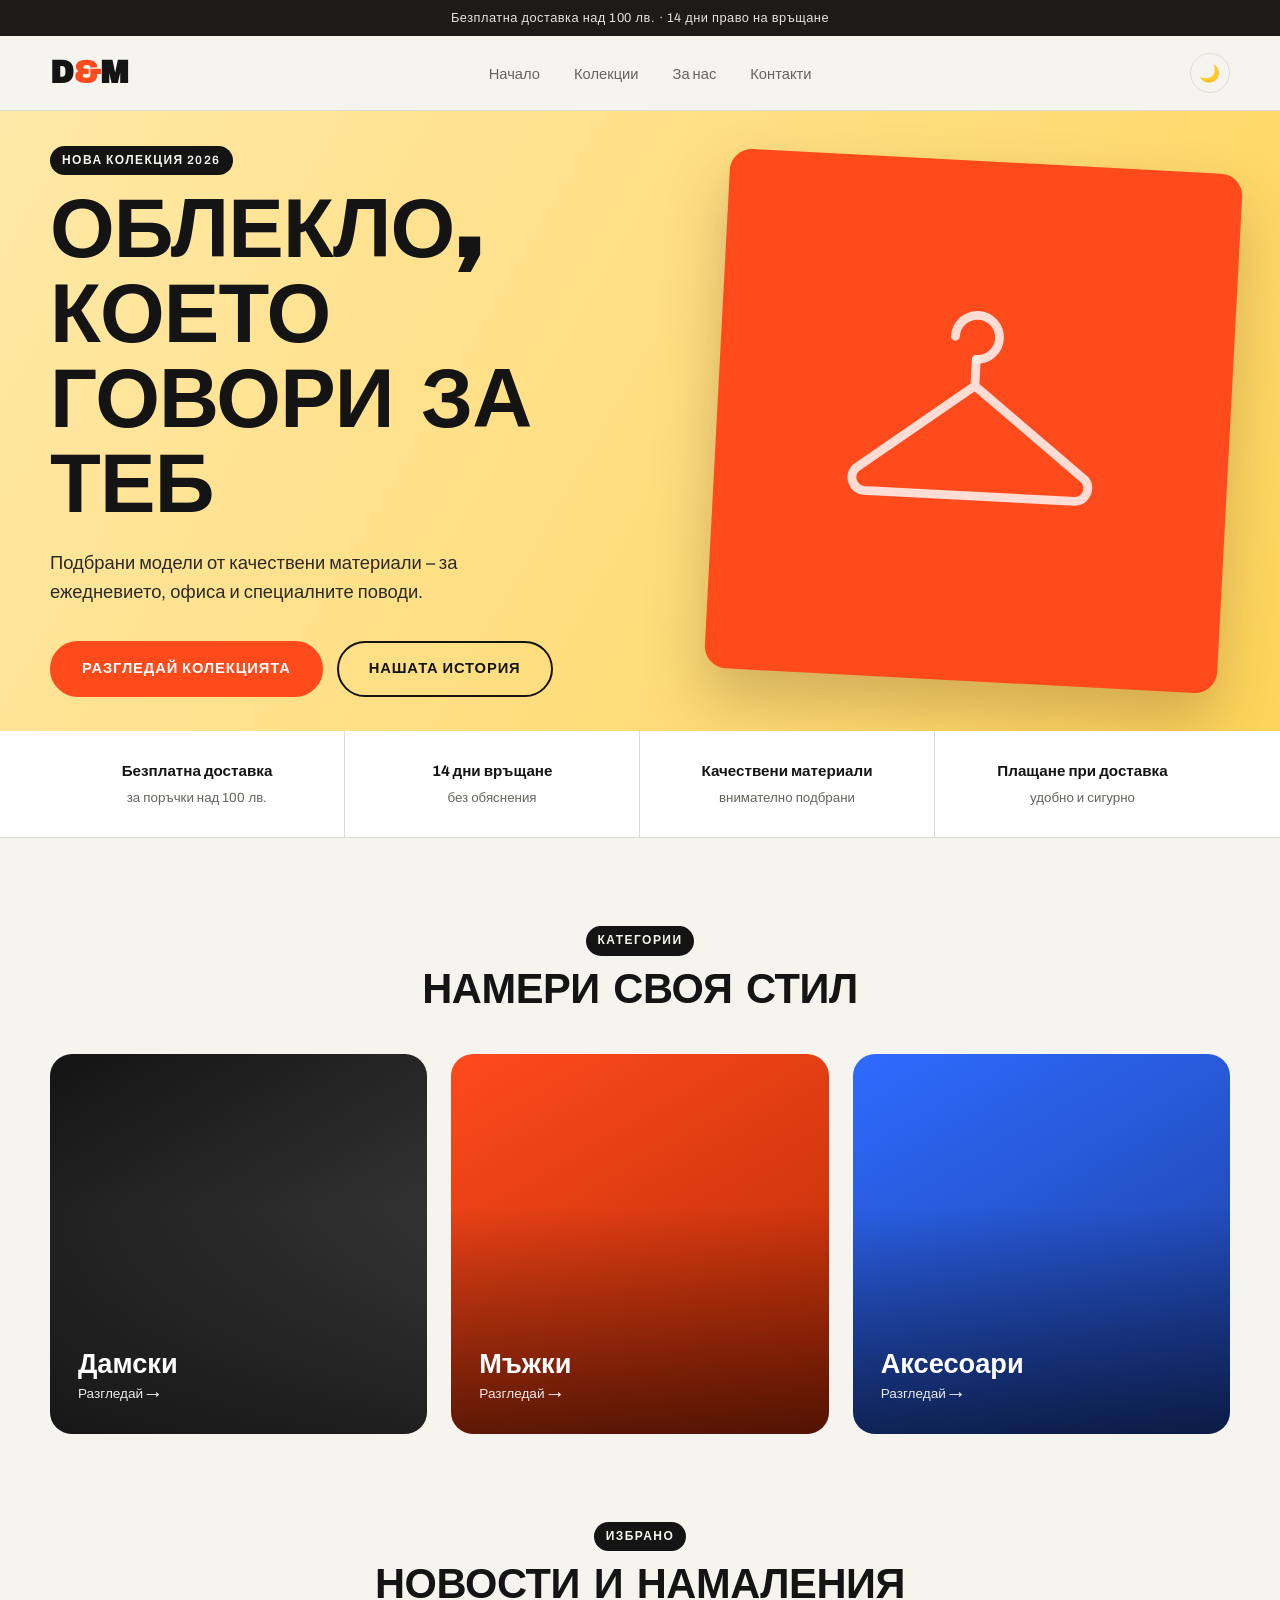
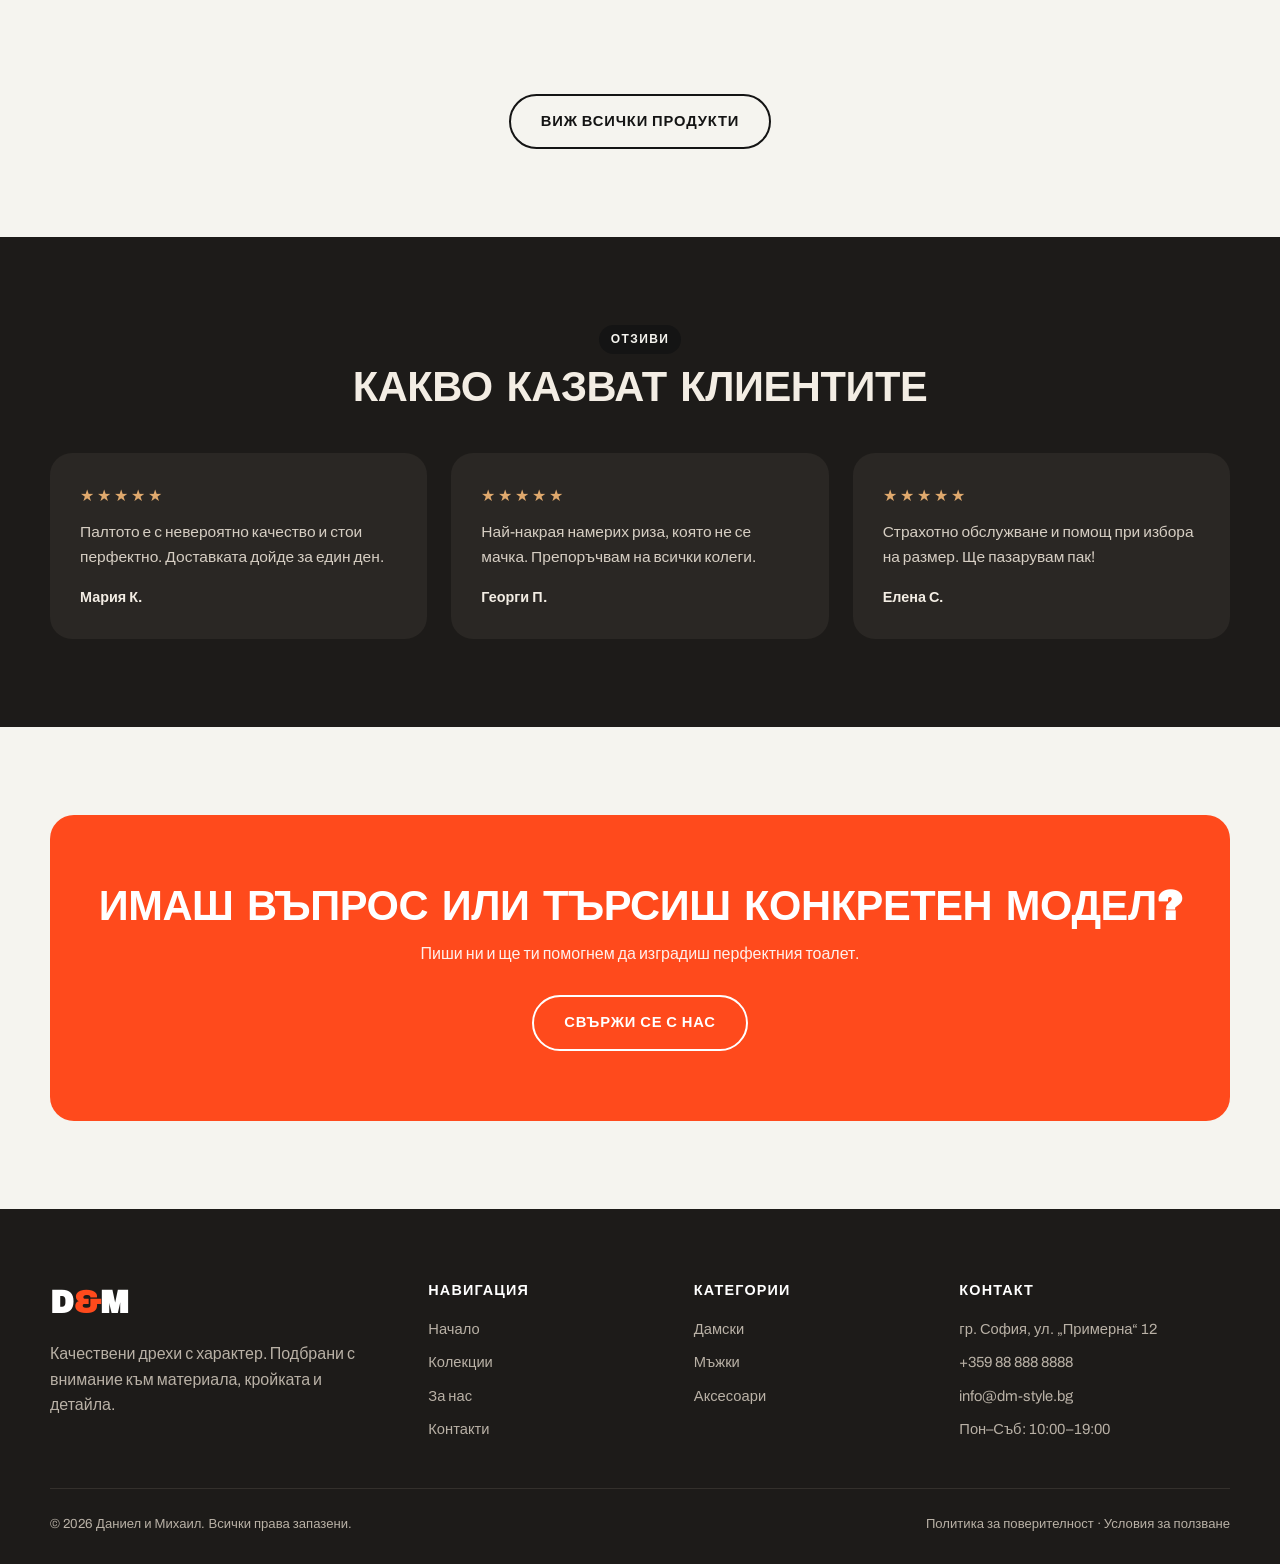
==== index.html @ fc73e501 "D&M website - street variant Co-Authored-By: Claude Sonnet 5.5 <noreply@anthropic.com>" ====
<!DOCTYPE html>
<html lang="bg">
<head>
<meta charset="UTF-8">
<meta name="viewport" content="width=device-width, initial-scale=1">
<title>Модерни дрехи за всеки ден | D&amp;M</title>
<meta name="description" content="D&amp;M – качествени дамски и мъжки дрехи и аксесоари. Нова колекция, бърза доставка.">
<link rel="preconnect" href="https://fonts.googleapis.com">
<link rel="preconnect" href="https://fonts.gstatic.com" crossorigin>
<link href="https://fonts.googleapis.com/css2?family=Archivo:wght@400;500;600;700;800;900&family=Archivo+Black&display=swap" rel="stylesheet">
<script>try{var t=localStorage.getItem("theme")||(matchMedia("(prefers-color-scheme: dark)").matches?"dark":"light");document.documentElement.dataset.theme=t}catch(e){}</script>
<link rel="stylesheet" href="css/style.css">
</head>
<body>
<div class="topbar">Безплатна доставка над 100 лв. · 14 дни право на връщане</div>
<header class="site"><div class="container nav">
  <a href="index.html" class="logo">D<span>&amp;</span>M</a>
  <ul>
    <li><a href="index.html">Начало</a></li>
    <li><a href="products.html">Колекции</a></li>
    <li><a href="about.html">За нас</a></li>
    <li><a href="contact.html">Контакти</a></li>
  </ul>
  <div class="nav-right"><button class="theme-btn" id="theme-btn" aria-label="Смени тема">🌙</button><button class="menu-btn" aria-label="Меню">☰</button></div>
</div></header>

<section class="hero"><div class="container">
  <div><span class="eyebrow">Нова колекция 2026</span>
  <h1>Облекло, което говори за теб</h1>
  <p>Подбрани модели от качествени материали – за ежедневието, офиса и специалните поводи.</p>
  <div class="actions"><a href="products.html" class="btn primary">Разгледай колекцията</a><a href="about.html" class="btn">Нашата история</a></div></div>
  <div class="hero-art"><svg viewBox="0 0 64 64" fill="none" stroke="currentColor" stroke-width="2" stroke-linecap="round" stroke-linejoin="round"><path d="M32 18a5 5 0 1 0-5-5"/><path d="M32 18v6L6 44a3 3 0 0 0 2 5h48a3 3 0 0 0 2-5L32 24"/></svg></div>
</div></section>

<div class="strip"><div class="container">
  <div class="item"><strong>Безплатна доставка</strong><small>за поръчки над 100 лв.</small></div>
  <div class="item"><strong>14 дни връщане</strong><small>без обяснения</small></div>
  <div class="item"><strong>Качествени материали</strong><small>внимателно подбрани</small></div>
  <div class="item"><strong>Плащане при доставка</strong><small>удобно и сигурно</small></div>
</div></div>

<section><div class="container">
  <div class="section-head center"><span class="eyebrow">Категории</span><h2>Намери своя стил</h2></div>
  <div class="cats">
    <a href="products.html?cat=Дамски" class="cat c1"><div><h3>Дамски</h3><span>Разгледай →</span></div></a>
    <a href="products.html?cat=Мъжки" class="cat c2"><div><h3>Мъжки</h3><span>Разгледай →</span></div></a>
    <a href="products.html?cat=Аксесоари" class="cat c3"><div><h3>Аксесоари</h3><span>Разгледай →</span></div></a>
  </div>
</div></section>

<section style="padding-top:0"><div class="container">
  <div class="section-head center"><span class="eyebrow">Избрано</span><h2>Новости и намаления</h2></div>
  <div class="grid" id="featured"></div>
  <div style="text-align:center;margin-top:44px"><a href="products.html" class="btn">Виж всички продукти</a></div>
</div></section>

<section class="dark"><div class="container">
  <div class="section-head center"><span class="eyebrow">Отзиви</span><h2>Какво казват клиентите</h2></div>
  <div class="reviews">
    <div class="review"><div class="stars">★★★★★</div><p>Палтото е с невероятно качество и стои перфектно. Доставката дойде за един ден.</p><b>Мария К.</b></div>
    <div class="review"><div class="stars">★★★★★</div><p>Най-накрая намерих риза, която не се мачка. Препоръчвам на всички колеги.</p><b>Георги П.</b></div>
    <div class="review"><div class="stars">★★★★★</div><p>Страхотно обслужване и помощ при избора на размер. Ще пазарувам пак!</p><b>Елена С.</b></div>
  </div>
</div></section>

<section><div class="container"><div class="cta">
  <h2>Имаш въпрос или търсиш конкретен модел?</h2>
  <p>Пиши ни и ще ти помогнем да изградиш перфектния тоалет.</p>
  <a href="contact.html" class="btn light">Свържи се с нас</a>
</div></div></section>

<footer class="site"><div class="container">
  <div class="foot">
    <div><a href="index.html" class="logo">D<span>&amp;</span>M</a><p>Качествени дрехи с характер. Подбрани с внимание към материала, кройката и детайла.</p></div>
    <div><h4>Навигация</h4><ul><li><a href="index.html">Начало</a></li><li><a href="products.html">Колекции</a></li><li><a href="about.html">За нас</a></li><li><a href="contact.html">Контакти</a></li></ul></div>
    <div><h4>Категории</h4><ul><li><a href="products.html?cat=Дамски">Дамски</a></li><li><a href="products.html?cat=Мъжки">Мъжки</a></li><li><a href="products.html?cat=Аксесоари">Аксесоари</a></li></ul></div>
    <div><h4>Контакт</h4><ul><li>гр. София, ул. „Примерна“ 12</li><li>+359 88 888 8888</li><li>info@dm-style.bg</li><li>Пон–Съб: 10:00–19:00</li></ul></div>
  </div>
  <div class="copy"><span>© 2026 Даниел и Михаил. Всички права запазени.</span><span>Политика за поверителност · Условия за ползване</span></div>
</div></footer>
<script src="js/icons.js"></script>
<script src="js/products.js"></script>
<script src="js/main.js"></script>
</body>
</html>
---- css/style.css ----
:root{
  --bg:#faf7f2;--surface:#fff;--ink:#1d1b19;--muted:#6f6a63;--line:#e7e1d8;
  --accent:#b5683f;--accent-dark:#8f4f2d;--dark:#1d1b19;
  --soft:#efe6d9;--header-bg:rgba(250,247,242,.92);--hero:linear-gradient(120deg,#efe6d9 0%,#e3d3bf 55%,#d6bfa3 100%);--hero-text:#4d463e;--ok-bg:#e6f2e6;--ok:#2d5a2d;
  --radius:14px;--max:1180px;
  --serif:'Playfair Display',Georgia,serif;--sans:'Inter',system-ui,sans-serif;
}
[data-theme=dark]{
  --bg:#141210;--surface:#1f1c19;--ink:#f1ebe2;--muted:#a79f93;--line:#34302b;
  --accent:#d38458;--accent-dark:#b5683f;--dark:#0b0a09;--soft:#25211d;
  --header-bg:rgba(20,18,16,.92);--hero:linear-gradient(120deg,#1d1814 0%,#2a2018 55%,#3a2a1d 100%);--hero-text:#cfc6b9;--ok-bg:#1d3320;--ok:#a9dcae;
  color-scheme:dark;
}
*{box-sizing:border-box;margin:0;padding:0}
html{scroll-behavior:smooth}
body{font-family:var(--sans);background:var(--bg);color:var(--ink);line-height:1.6;-webkit-font-smoothing:antialiased}
img{max-width:100%;display:block}
a{color:inherit;text-decoration:none}
.container{width:min(var(--max),100% - 40px);margin-inline:auto}
h1,h2,h3{font-family:var(--serif);font-weight:600;line-height:1.15}
h1{font-size:clamp(2.4rem,6vw,4.4rem)}
h2{font-size:clamp(1.8rem,3.6vw,2.6rem)}
h3{font-size:1.25rem}
.eyebrow{text-transform:uppercase;letter-spacing:.18em;font-size:.75rem;color:var(--accent);font-weight:600;margin-bottom:12px;display:block}
.lead{color:var(--muted);font-size:1.1rem;max-width:56ch}
section{padding:88px 0}
.section-head{margin-bottom:44px}
.section-head.center{text-align:center}
.section-head.center .lead{margin-inline:auto}

/* header */
.topbar{background:var(--dark);color:#e9e3da;font-size:.8rem;text-align:center;padding:8px 16px;letter-spacing:.04em}
header.site{position:sticky;top:0;z-index:50;background:var(--header-bg);backdrop-filter:blur(10px);border-bottom:1px solid var(--line)}
.nav{display:flex;align-items:center;justify-content:space-between;height:74px}
.logo{font-family:var(--serif);font-size:1.7rem;font-weight:700;letter-spacing:.06em}
.logo span{color:var(--accent)}
.nav ul{display:flex;gap:34px;list-style:none}
.nav ul a{font-size:.92rem;font-weight:500;color:var(--muted);padding:6px 0;border-bottom:2px solid transparent;transition:.2s}
.nav ul a:hover,.nav ul a.active{color:var(--ink);border-color:var(--accent)}
.menu-btn{display:none;background:none;border:0;font-size:1.6rem;cursor:pointer;color:var(--ink)}

/* theme toggle */
.theme-btn{background:none;border:1.5px solid var(--line);color:var(--ink);width:40px;height:40px;border-radius:50%;cursor:pointer;font-size:1.05rem;display:grid;place-items:center;transition:.2s;margin-left:18px}
.theme-btn:hover{border-color:var(--accent)}
.nav-right{display:flex;align-items:center}
body,header.site,.card,form,.value,details,input,textarea,select{transition:background-color .3s,color .3s,border-color .3s}

/* buttons */
.btn{display:inline-block;padding:14px 30px;border-radius:999px;font-weight:600;font-size:.92rem;border:1.5px solid var(--ink);cursor:pointer;transition:.2s;font-family:var(--sans);background:transparent;color:var(--ink)}
.btn:hover{background:var(--ink);color:var(--bg)}
.btn.primary{background:var(--accent);border-color:var(--accent);color:#fff}
.btn.primary:hover{background:var(--accent-dark);border-color:var(--accent-dark)}
.btn.light{border-color:#fff;color:#fff}
.btn.light:hover{background:#fff;color:#1d1b19}

/* hero */
.hero{padding:0;background:var(--hero);position:relative;overflow:hidden}
.hero .container{display:grid;grid-template-columns:1.1fr .9fr;align-items:center;gap:40px;min-height:620px}
.hero p{margin:22px 0 34px;color:var(--hero-text);font-size:1.15rem;max-width:46ch}
.hero .actions{display:flex;gap:14px;flex-wrap:wrap}
.hero-art{height:520px;border-radius:200px 200px var(--radius) var(--radius);background:linear-gradient(160deg,#c98b63,#8f4f2d);display:grid;place-items:center;color:rgba(255,255,255,.9);box-shadow:0 30px 60px rgba(80,45,20,.25)}
.hero-art svg{width:55%;opacity:.9}
.hero-art.has-img{background-size:cover;background-position:center}

/* features strip */
.strip{padding:0;border-bottom:1px solid var(--line);background:var(--surface)}
.strip .container{display:grid;grid-template-columns:repeat(4,1fr)}
.strip .item{padding:28px 20px;text-align:center;border-right:1px solid var(--line)}
.strip .item:last-child{border:0}
.strip strong{display:block;font-size:.95rem}
.strip small{color:var(--muted)}

/* categories */
.cats{display:grid;grid-template-columns:repeat(3,1fr);gap:24px}
.cat{position:relative;height:380px;border-radius:var(--radius);overflow:hidden;display:flex;align-items:flex-end;padding:28px;color:#fff;transition:transform .3s}
.cat:hover{transform:translateY(-6px)}
.cat::after{content:"";position:absolute;inset:0;background:linear-gradient(to top,rgba(0,0,0,.55),transparent 60%)}
.cat>*{position:relative;z-index:1}
.cat h3{font-size:1.7rem}
.cat span{font-size:.85rem;opacity:.9}
.c1{background:linear-gradient(150deg,#8c7b6b,#5b4d40)}
.c2{background:linear-gradient(150deg,#b5683f,#7a3f22)}
.c3{background:linear-gradient(150deg,#6e7f73,#3f4d44)}

/* products */
.grid{display:grid;grid-template-columns:repeat(4,1fr);gap:26px}
.card{background:var(--surface);border-radius:var(--radius);overflow:hidden;border:1px solid var(--line);transition:.25s;display:flex;flex-direction:column}
.card:hover{transform:translateY(-5px);box-shadow:0 18px 40px rgba(40,30,20,.1)}
.card .thumb{aspect-ratio:3/4;display:grid;place-items:center;position:relative;color:rgba(255,255,255,.85)}
.card .thumb svg{width:58%;filter:drop-shadow(0 8px 14px rgba(0,0,0,.2))}
.card .thumb img{position:absolute;inset:0;width:100%;height:100%;object-fit:cover}
.badge{position:absolute;top:14px;left:14px;background:#fff;color:#1d1b19;font-size:.72rem;font-weight:700;padding:4px 12px;border-radius:999px;letter-spacing:.05em;z-index:1}
.card .info{padding:18px 20px 22px;display:flex;flex-direction:column;gap:4px;flex:1}
.card .cat-name{font-size:.75rem;text-transform:uppercase;letter-spacing:.12em;color:var(--muted)}
.card h3{font-family:var(--sans);font-size:1.02rem;font-weight:600}
.price{margin-top:auto;padding-top:10px;font-weight:700}
.price s{color:var(--muted);font-weight:400;margin-left:8px;font-size:.9rem}

/* filters */
.page-hero{padding:70px 0 50px;background:var(--soft);text-align:center}
.page-hero p{color:var(--muted);margin-top:12px}
.filters{display:flex;gap:10px;flex-wrap:wrap;justify-content:center;margin-bottom:40px}
.filters button{padding:10px 22px;border-radius:999px;border:1.5px solid var(--line);background:var(--surface);cursor:pointer;font-family:var(--sans);font-weight:500;font-size:.88rem;transition:.2s}
.filters button:hover{border-color:var(--ink)}
.filters button.active{background:var(--ink);color:var(--bg);border-color:var(--ink)}
.empty{text-align:center;color:var(--muted);grid-column:1/-1;padding:40px}

/* split / about */
.split{display:grid;grid-template-columns:1fr 1fr;gap:70px;align-items:center}
.split .art{height:480px;border-radius:var(--radius);background:linear-gradient(150deg,#8c7b6b,#4d4136);display:grid;place-items:center;color:rgba(255,255,255,.85)}
.split .art svg{width:40%}
.split p{color:var(--muted);margin-top:18px}
.stats{display:grid;grid-template-columns:repeat(3,1fr);gap:20px;margin-top:34px}
.stats b{font-family:var(--serif);font-size:2.2rem;display:block;color:var(--accent)}
.stats span{font-size:.85rem;color:var(--muted)}
.values{display:grid;grid-template-columns:repeat(3,1fr);gap:24px}
.value{background:var(--surface);border:1px solid var(--line);border-radius:var(--radius);padding:34px 28px}
.value .ico{font-size:1.8rem;margin-bottom:14px}
.value p{color:var(--muted);margin-top:8px;font-size:.95rem}

/* testimonials */
.dark{background:#1d1b19;color:#f3ede4}
.dark .lead{color:#b9b1a6}
.reviews{display:grid;grid-template-columns:repeat(3,1fr);gap:24px}
.review{background:#2a2724;border-radius:var(--radius);padding:30px}
.review .stars{color:#e0a96d;letter-spacing:3px;margin-bottom:12px}
.review p{color:#d6cec3;font-size:.97rem}
.review b{display:block;margin-top:16px;font-size:.9rem}

/* cta */
.cta{background:linear-gradient(120deg,var(--accent),var(--accent-dark));color:#fff;text-align:center;border-radius:24px;padding:70px 30px}
.cta p{margin:14px auto 28px;max-width:50ch;opacity:.92}

/* contact */
.contact-grid{display:grid;grid-template-columns:1fr 1.2fr;gap:50px}
.info-list{display:grid;gap:22px;margin-top:30px}
.info-list div{display:flex;gap:16px;align-items:flex-start}
.info-list .ico{width:46px;height:46px;border-radius:50%;background:var(--soft);display:grid;place-items:center;flex:none}
.info-list small{color:var(--muted);display:block}
form{background:var(--surface);border:1px solid var(--line);border-radius:var(--radius);padding:36px;display:grid;gap:18px}
label{font-size:.85rem;font-weight:600;display:grid;gap:6px}
input,textarea,select{font:inherit;padding:13px 16px;border:1.5px solid var(--line);border-radius:10px;background:var(--bg);width:100%}
input:focus,textarea:focus,select:focus{outline:none;border-color:var(--accent)}
textarea{min-height:130px;resize:vertical}
.row2{display:grid;grid-template-columns:1fr 1fr;gap:16px}
.form-msg{display:none;padding:14px;border-radius:10px;background:var(--ok-bg);color:var(--ok);font-size:.92rem}
.map{margin-top:40px;height:300px;border-radius:var(--radius);overflow:hidden;border:1px solid var(--line)}
.map iframe{width:100%;height:100%;border:0}

/* faq */
details{background:var(--surface);border:1px solid var(--line);border-radius:12px;padding:20px 24px;margin-bottom:12px}
summary{cursor:pointer;font-weight:600;list-style:none;display:flex;justify-content:space-between}
summary::after{content:"+";font-size:1.3rem;color:var(--accent)}
details[open] summary::after{content:"–"}
details p{color:var(--muted);margin-top:12px}

/* footer */
footer.site{background:var(--dark);color:#b9b1a6;padding:70px 0 30px;margin-top:0}
.foot{display:grid;grid-template-columns:1.5fr 1fr 1fr 1.2fr;gap:40px}
footer h4{color:#fff;font-size:.9rem;margin-bottom:16px;letter-spacing:.08em;text-transform:uppercase}
footer ul{list-style:none;display:grid;gap:10px;font-size:.92rem}
footer a:hover{color:#fff}
footer .logo{color:#fff;display:block;margin-bottom:14px}
.copy{border-top:1px solid #34302c;margin-top:46px;padding-top:24px;font-size:.82rem;display:flex;justify-content:space-between;flex-wrap:wrap;gap:10px}

/* responsive */
@media(max-width:980px){
  .grid{grid-template-columns:repeat(2,1fr)}
  .hero .container,.split,.contact-grid{grid-template-columns:1fr}
  .hero .container{padding:50px 0;min-height:0}
  .hero-art{height:360px}
  .cats,.values,.reviews{grid-template-columns:1fr}
  .strip .container{grid-template-columns:1fr 1fr}
  .foot{grid-template-columns:1fr 1fr}
}
@media(max-width:720px){
  .nav-right{gap:4px}
  section{padding:60px 0}
  .menu-btn{display:block}
  .nav ul{position:absolute;top:74px;left:0;right:0;background:var(--bg);flex-direction:column;gap:0;border-bottom:1px solid var(--line);display:none}
  .nav ul.open{display:flex}
  .nav ul a{display:block;padding:16px 20px;border:0}
  .grid{gap:14px}
  .row2{grid-template-columns:1fr}
  .foot{grid-template-columns:1fr}
}

/* variant overrides */

:root{--bg:#f5f4ef;--surface:#fff;--ink:#141414;--muted:#66645e;--line:#dddbd2;--accent:#ff4a1c;--accent-dark:#d93a10;--soft:#ffe9a8;--header-bg:rgba(245,244,239,.94);
--hero:linear-gradient(120deg,#ffe9a8,#ffd45a);--hero-text:#2b2a26;--radius:22px;--serif:'Archivo Black',sans-serif;--sans:'Archivo',sans-serif}
[data-theme=dark]{--bg:#101010;--surface:#1b1b1b;--ink:#f6f4ee;--muted:#a09d94;--line:#2e2e2e;--accent:#ff5a2e;--accent-dark:#e04415;--soft:#1f1f1f;--header-bg:rgba(16,16,16,.94);--hero:linear-gradient(120deg,#1b1b1b,#2a1a12);--hero-text:#d3d0c6;--dark:#000}
h1,h2{text-transform:uppercase;letter-spacing:-.01em;line-height:1.02}
h1{font-size:clamp(2.6rem,7vw,5.2rem)}
.logo{font-size:1.9rem;letter-spacing:-.02em}
.btn{border-width:2.5px;font-weight:800;text-transform:uppercase;letter-spacing:.06em}
.btn.primary{color:#fff}
.hero-art{border-radius:var(--radius);background:var(--accent);transform:rotate(3deg)}
.eyebrow{background:var(--ink);color:var(--bg);display:inline-block;padding:5px 12px;border-radius:999px;letter-spacing:.12em}
.card{border-width:2px}
.card:hover{transform:translateY(-6px) rotate(-.6deg)}
.cta{background:var(--accent)}
.c1{background:linear-gradient(150deg,#141414,#444)}.c2{background:linear-gradient(150deg,#ff4a1c,#b52a05)}.c3{background:linear-gradient(150deg,#2f6bff,#1b3c99)}
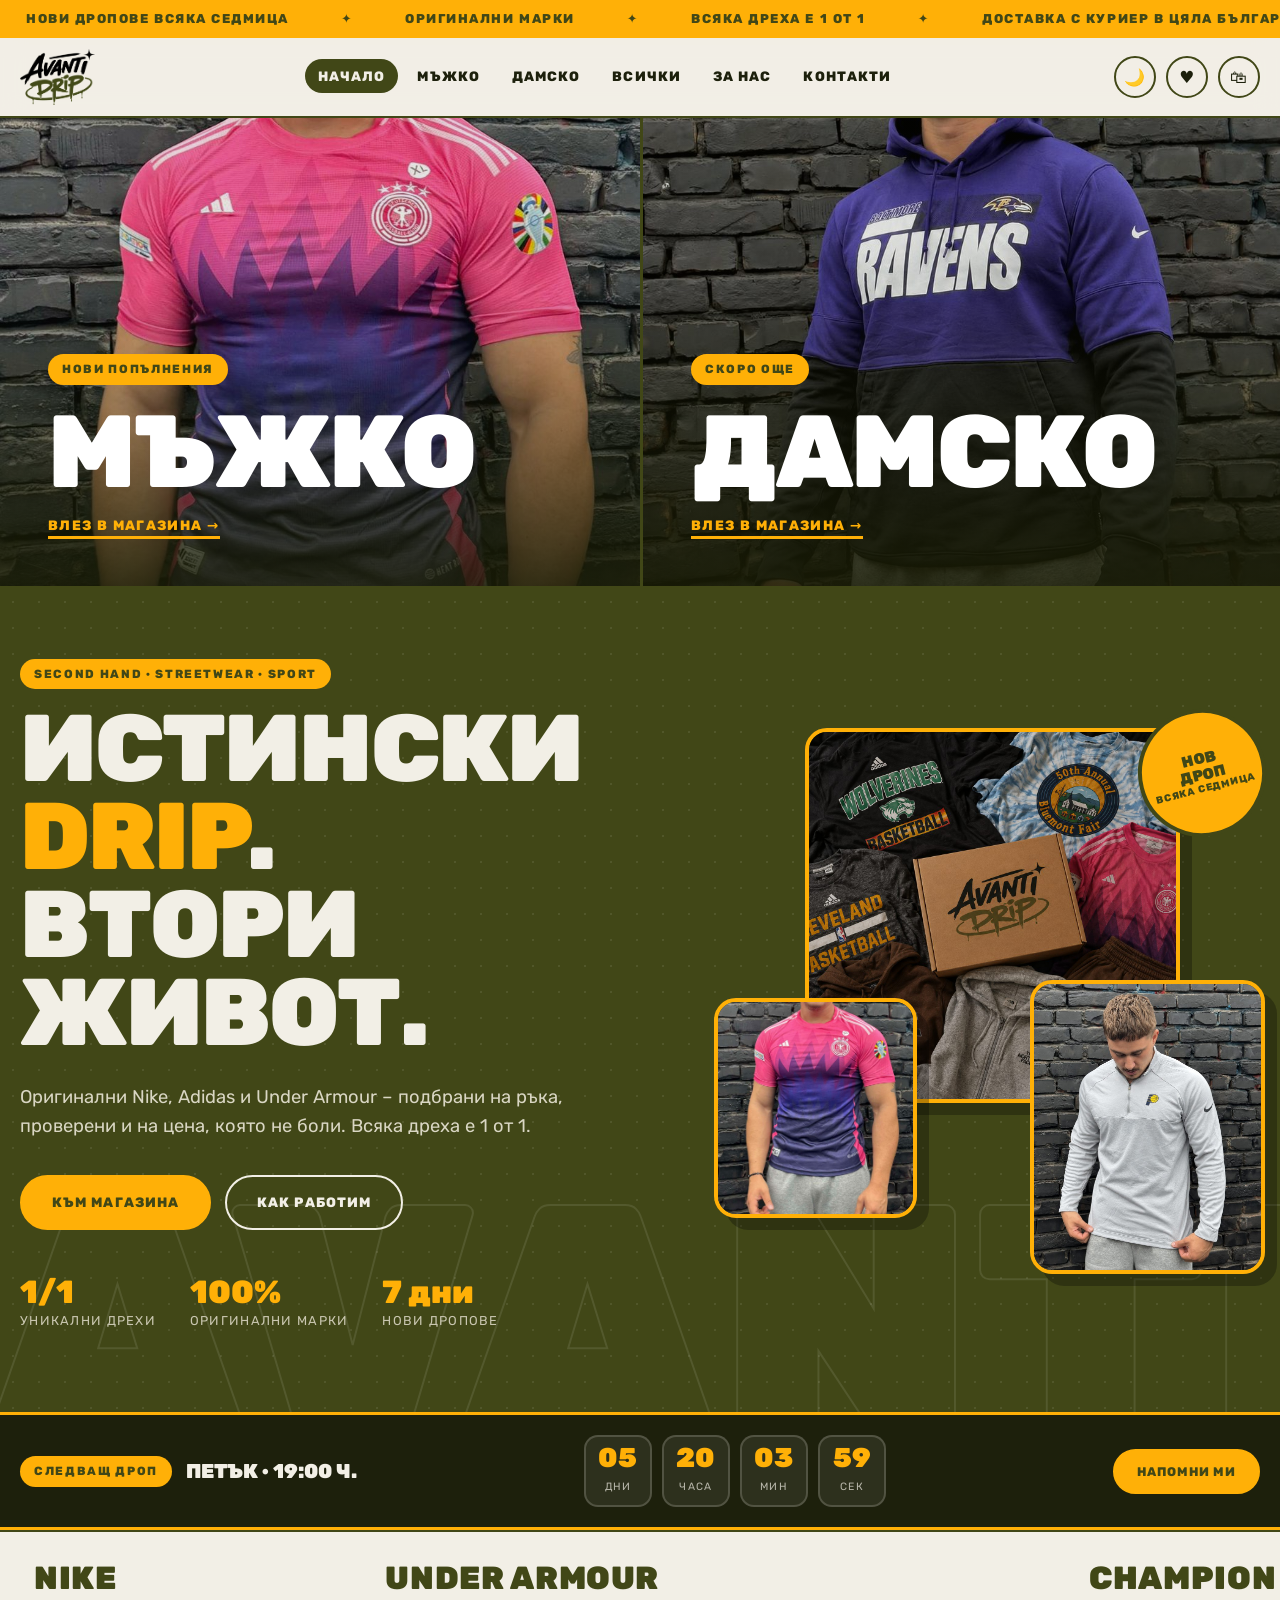
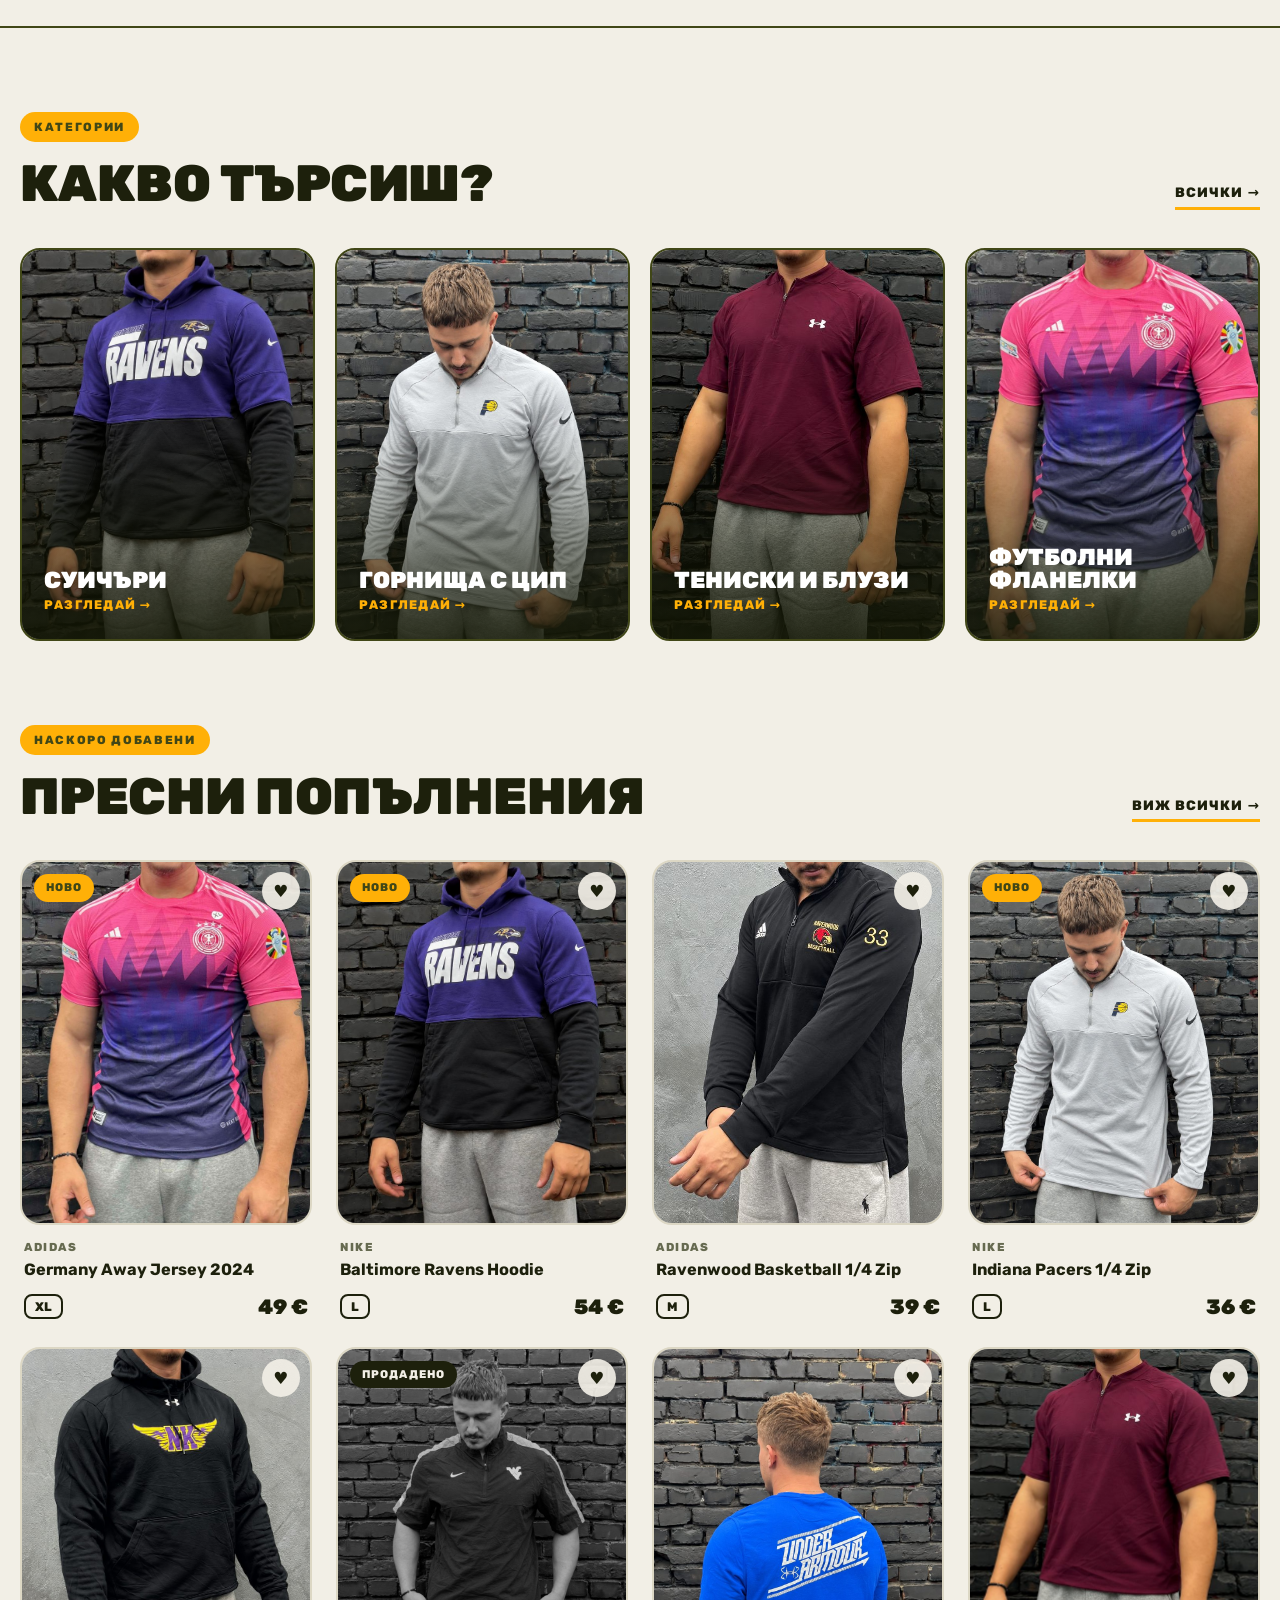
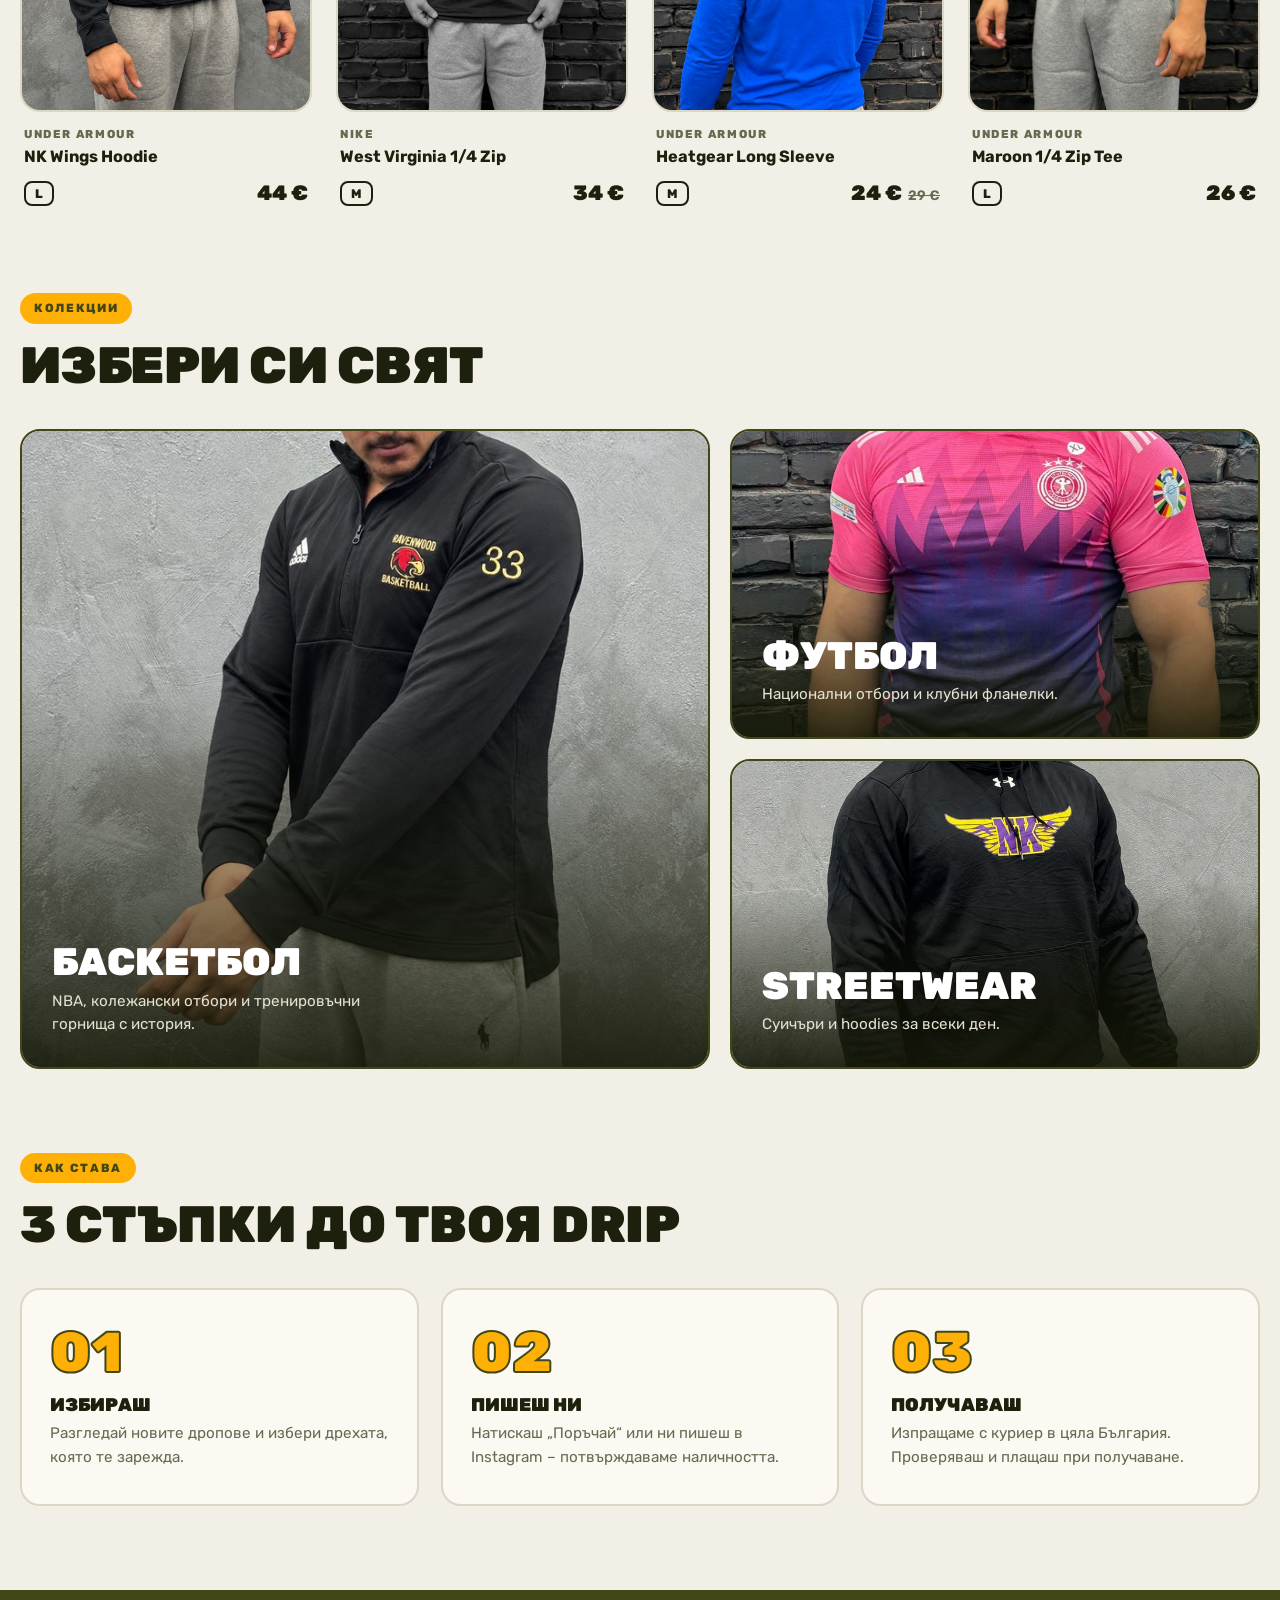
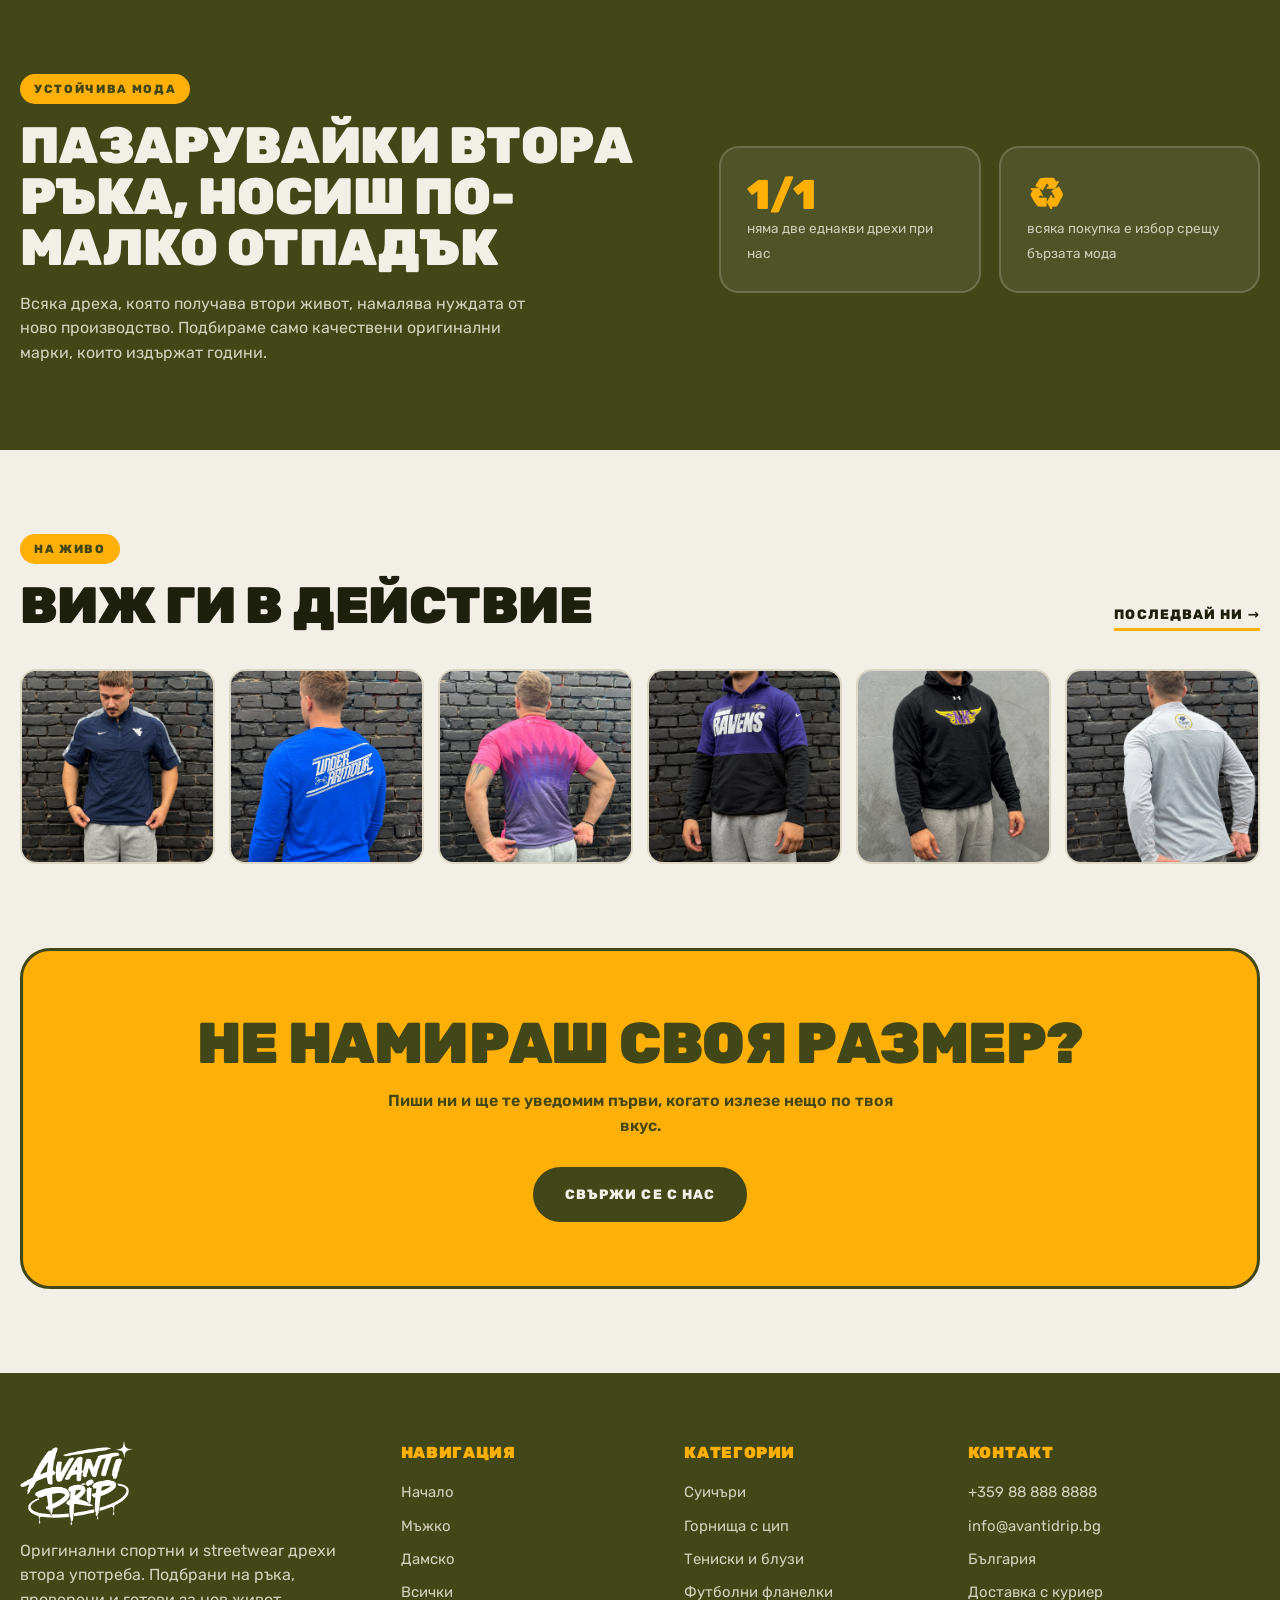
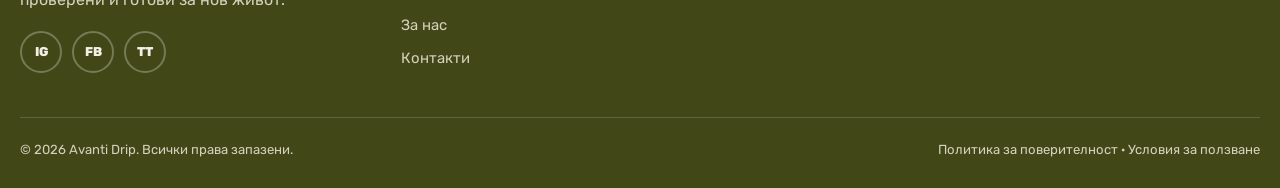
==== commit e5a78f51: "Avanti Drip: new site with brand colors, logo, photos, cart, favorites, drop countdown Co-Authored-B" ====
--- a/index.html
+++ b/index.html
@@ -3,82 +3,97 @@
 <head>
 <meta charset="UTF-8">
 <meta name="viewport" content="width=device-width, initial-scale=1">
-<title>Модерни дрехи за всеки ден | D&amp;M</title>
-<meta name="description" content="D&amp;M – качествени дамски и мъжки дрехи и аксесоари. Нова колекция, бърза доставка.">
+<title>Avanti Drip | Оригинални спортни дрехи втора ръка</title>
+<meta name="description" content="Avanti Drip – оригинални Nike, Adidas и Under Armour дрехи втора употреба. Нови дропове всяка седмица.">
+<meta property="og:image" content="img/hero.jpg">
+<link rel="icon" href="favicon.png">
 <link rel="preconnect" href="https://fonts.googleapis.com">
 <link rel="preconnect" href="https://fonts.gstatic.com" crossorigin>
-<link href="https://fonts.googleapis.com/css2?family=Archivo:wght@400;500;600;700;800;900&family=Archivo+Black&display=swap" rel="stylesheet">
+<link href="https://fonts.googleapis.com/css2?family=Rubik:wght@400;500;600;700;800;900&display=swap" rel="stylesheet">
 <script>try{var t=localStorage.getItem("theme")||(matchMedia("(prefers-color-scheme: dark)").matches?"dark":"light");document.documentElement.dataset.theme=t}catch(e){}</script>
 <link rel="stylesheet" href="css/style.css">
 </head>
 <body>
-<div class="topbar">Безплатна доставка над 100 лв. · 14 дни право на връщане</div>
-<header class="site"><div class="container nav">
-  <a href="index.html" class="logo">D<span>&amp;</span>M</a>
-  <ul>
-    <li><a href="index.html">Начало</a></li>
-    <li><a href="products.html">Колекции</a></li>
-    <li><a href="about.html">За нас</a></li>
-    <li><a href="contact.html">Контакти</a></li>
-  </ul>
-  <div class="nav-right"><button class="theme-btn" id="theme-btn" aria-label="Смени тема">🌙</button><button class="menu-btn" aria-label="Меню">☰</button></div>
-</div></header>
+<div id="site-header"></div>
 
-<section class="hero"><div class="container">
-  <div><span class="eyebrow">Нова колекция 2026</span>
-  <h1>Облекло, което говори за теб</h1>
-  <p>Подбрани модели от качествени материали – за ежедневието, офиса и специалните поводи.</p>
-  <div class="actions"><a href="products.html" class="btn primary">Разгледай колекцията</a><a href="about.html" class="btn">Нашата история</a></div></div>
-  <div class="hero-art"><svg viewBox="0 0 64 64" fill="none" stroke="currentColor" stroke-width="2" stroke-linecap="round" stroke-linejoin="round"><path d="M32 18a5 5 0 1 0-5-5"/><path d="M32 18v6L6 44a3 3 0 0 0 2 5h48a3 3 0 0 0 2-5L32 24"/></svg></div>
+<section class="gender">
+  <a class="g-panel" href="shop.html?g=m"><img src="img/adidas-germany-front.jpg" alt="Мъжко облекло"><div><span class="tag">Нови попълнения</span><h2>Мъжко</h2><span class="go">Влез в магазина →</span></div></a>
+  <a class="g-panel" href="shop.html?g=w"><img src="img/nike-ravens.jpg" alt="Дамско облекло"><div><span class="tag">Скоро още</span><h2>Дамско</h2><span class="go">Влез в магазина →</span></div></a>
+</section>
+
+<section class="hero"><span class="bgword" aria-hidden="true">AVANTI</span><div class="container">
+  <div>
+    <span class="tag">Second hand · Streetwear · Sport</span>
+    <h1>Истински <em>drip</em>.<br>Втори живот.</h1>
+    <p>Оригинални Nike, Adidas и Under Armour – подбрани на ръка, проверени и на цена, която не боли. Всяка дреха е 1 от 1.</p>
+    <div class="actions"><a href="shop.html" class="btn or">Към магазина</a><a href="about.html" class="btn ghost">Как работим</a></div>
+    <div class="facts"><div><b>1/1</b><span>уникални дрехи</span></div><div><b>100%</b><span>оригинални марки</span></div><div><b>7 дни</b><span>нови дропове</span></div></div>
+  </div>
+  <div class="hero-visual collage"><img class="c1" src="img/hero.jpg" alt="Avanti Drip кутия с дрехи"><img class="c2" src="img/nike-pacers.jpg" alt=""><img class="c3" src="img/adidas-germany-front.jpg" alt=""><div class="sticker"><div>Нов<br>дроп<small>всяка седмица</small></div></div></div>
 </div></section>
 
-<div class="strip"><div class="container">
-  <div class="item"><strong>Безплатна доставка</strong><small>за поръчки над 100 лв.</small></div>
-  <div class="item"><strong>14 дни връщане</strong><small>без обяснения</small></div>
-  <div class="item"><strong>Качествени материали</strong><small>внимателно подбрани</small></div>
-  <div class="item"><strong>Плащане при доставка</strong><small>удобно и сигурно</small></div>
+<div class="drop"><div class="container">
+  <div class="dl"><span class="tag">Следващ дроп</span><strong id="drop-label">Петък · 19:00 ч.</strong></div>
+  <div class="cd" id="drop-time"><div><b>00</b><small>дни</small></div><div><b>00</b><small>часа</small></div><div><b>00</b><small>мин</small></div><div><b>00</b><small>сек</small></div></div>
+  <a class="btn or sm" href="https://instagram.com/avantidrip" target="_blank" rel="noopener">Напомни ми</a>
 </div></div>
 
+<div class="brands"><div class="track"><span>Nike</span><span>Adidas</span><span>Under Armour</span><span>The North Face</span><span>Champion</span><span>Carhartt</span><span>Nike</span><span>Adidas</span><span>Under Armour</span><span>The North Face</span><span>Champion</span><span>Carhartt</span><span>Nike</span><span>Adidas</span><span>Under Armour</span><span>The North Face</span><span>Champion</span><span>Carhartt</span><span>Nike</span><span>Adidas</span><span>Under Armour</span><span>The North Face</span><span>Champion</span><span>Carhartt</span></div></div>
+
 <section><div class="container">
-  <div class="section-head center"><span class="eyebrow">Категории</span><h2>Намери своя стил</h2></div>
-  <div class="cats">
-    <a href="products.html?cat=Дамски" class="cat c1"><div><h3>Дамски</h3><span>Разгледай →</span></div></a>
-    <a href="products.html?cat=Мъжки" class="cat c2"><div><h3>Мъжки</h3><span>Разгледай →</span></div></a>
-    <a href="products.html?cat=Аксесоари" class="cat c3"><div><h3>Аксесоари</h3><span>Разгледай →</span></div></a>
+  <div class="head"><div><span class="tag">Категории</span><h2>Какво търсиш?</h2></div><a class="more" href="shop.html">Всички →</a></div>
+  <div class="tiles">
+    <a class="tile" href="shop.html?cat=Суичъри"><img src="img/nike-ravens.jpg" alt="Суичъри"><div><h3>Суичъри</h3><span>Разгледай →</span></div></a>
+    <a class="tile" href="shop.html?cat=Горнища с цип"><img src="img/nike-pacers.jpg" alt="Горнища с цип"><div><h3>Горнища с цип</h3><span>Разгледай →</span></div></a>
+    <a class="tile" href="shop.html?cat=Тениски и блузи"><img src="img/ua-maroon.jpg" alt="Тениски"><div><h3>Тениски и блузи</h3><span>Разгледай →</span></div></a>
+    <a class="tile" href="shop.html?cat=Футболни фланелки"><img src="img/adidas-germany-front.jpg" alt="Футболни фланелки"><div><h3>Футболни фланелки</h3><span>Разгледай →</span></div></a>
   </div>
 </div></section>
 
 <section style="padding-top:0"><div class="container">
-  <div class="section-head center"><span class="eyebrow">Избрано</span><h2>Новости и намаления</h2></div>
-  <div class="grid" id="featured"></div>
-  <div style="text-align:center;margin-top:44px"><a href="products.html" class="btn">Виж всички продукти</a></div>
+  <div class="head"><div><span class="tag">Наскоро добавени</span><h2>Пресни попълнения</h2></div><a class="more" href="shop.html">Виж всички →</a></div>
+  <div class="grid" id="recent"></div>
 </div></section>
 
-<section class="dark"><div class="container">
-  <div class="section-head center"><span class="eyebrow">Отзиви</span><h2>Какво казват клиентите</h2></div>
-  <div class="reviews">
-    <div class="review"><div class="stars">★★★★★</div><p>Палтото е с невероятно качество и стои перфектно. Доставката дойде за един ден.</p><b>Мария К.</b></div>
-    <div class="review"><div class="stars">★★★★★</div><p>Най-накрая намерих риза, която не се мачка. Препоръчвам на всички колеги.</p><b>Георги П.</b></div>
-    <div class="review"><div class="stars">★★★★★</div><p>Страхотно обслужване и помощ при избора на размер. Ще пазарувам пак!</p><b>Елена С.</b></div>
+<section style="padding-top:0"><div class="container">
+  <div class="head"><div><span class="tag">Колекции</span><h2>Избери си свят</h2></div></div>
+  <div class="cols">
+    <a class="col" href="shop.html"><img src="img/adidas-ravenwood.jpg" alt="Баскетбол"><div><h3>Баскетбол</h3><p>NBA, колежански отбори и тренировъчни горнища с история.</p></div></a>
+    <a class="col" href="shop.html?cat=Футболни фланелки"><img src="img/adidas-germany-front.jpg" alt="Футбол"><div><h3>Футбол</h3><p>Национални отбори и клубни фланелки.</p></div></a>
+    <a class="col" href="shop.html?cat=Суичъри"><img src="img/ua-nk-hoodie.jpg" alt="Streetwear"><div><h3>Streetwear</h3><p>Суичъри и hoodies за всеки ден.</p></div></a>
   </div>
 </div></section>
 
-<section><div class="container"><div class="cta">
-  <h2>Имаш въпрос или търсиш конкретен модел?</h2>
-  <p>Пиши ни и ще ти помогнем да изградиш перфектния тоалет.</p>
-  <a href="contact.html" class="btn light">Свържи се с нас</a>
+<section style="padding-top:0"><div class="container">
+  <div class="head"><div><span class="tag">Как става</span><h2>3 стъпки до твоя drip</h2></div></div>
+  <div class="steps">
+    <div class="step"><b>01</b><h3>Избираш</h3><p>Разгледай новите дропове и избери дрехата, която те зарежда.</p></div>
+    <div class="step"><b>02</b><h3>Пишеш ни</h3><p>Натискаш „Поръчай“ или ни пишеш в Instagram – потвърждаваме наличността.</p></div>
+    <div class="step"><b>03</b><h3>Получаваш</h3><p>Изпращаме с куриер в цяла България. Проверяваш и плащаш при получаване.</p></div>
+  </div>
+</div></section>
+
+<section class="eco"><div class="container">
+  <div><span class="tag">Устойчива мода</span><h2>Пазарувайки втора ръка, носиш по-малко отпадък</h2>
+  <p>Всяка дреха, която получава втори живот, намалява нуждата от ново производство. Подбираме само качествени оригинални марки, които издържат години.</p></div>
+  <div class="nums"><div class="num"><b>1/1</b><span>няма две еднакви дрехи при нас</span></div><div class="num"><b>♻</b><span>всяка покупка е избор срещу бързата мода</span></div></div>
+</div></section>
+
+<section><div class="container">
+  <div class="head"><div><span class="tag">На живо</span><h2>Виж ги в действие</h2></div><a class="more" href="https://instagram.com/avantidrip" target="_blank" rel="noopener">Последвай ни →</a></div>
+  <div class="gal">
+    <a href="shop.html"><img src="img/nike-wvu.jpg" alt="" loading="lazy"></a><a href="shop.html"><img src="img/ua-blue-back.jpg" alt="" loading="lazy"></a>
+    <a href="shop.html"><img src="img/adidas-germany-back.jpg" alt="" loading="lazy"></a><a href="shop.html"><img src="img/nike-ravens.jpg" alt="" loading="lazy"></a>
+    <a href="shop.html"><img src="img/ua-nk-hoodie.jpg" alt="" loading="lazy"></a><a href="shop.html"><img src="img/nike-pacers-back.jpg" alt="" loading="lazy"></a>
+  </div>
+</div></section>
+
+<section style="padding-top:0"><div class="container"><div class="cta">
+  <h2>Не намираш своя размер?</h2><p>Пиши ни и ще те уведомим първи, когато излезе нещо по твоя вкус.</p>
+  <a href="contact.html" class="btn gr">Свържи се с нас</a>
 </div></div></section>
 
-<footer class="site"><div class="container">
-  <div class="foot">
-    <div><a href="index.html" class="logo">D<span>&amp;</span>M</a><p>Качествени дрехи с характер. Подбрани с внимание към материала, кройката и детайла.</p></div>
-    <div><h4>Навигация</h4><ul><li><a href="index.html">Начало</a></li><li><a href="products.html">Колекции</a></li><li><a href="about.html">За нас</a></li><li><a href="contact.html">Контакти</a></li></ul></div>
-    <div><h4>Категории</h4><ul><li><a href="products.html?cat=Дамски">Дамски</a></li><li><a href="products.html?cat=Мъжки">Мъжки</a></li><li><a href="products.html?cat=Аксесоари">Аксесоари</a></li></ul></div>
-    <div><h4>Контакт</h4><ul><li>гр. София, ул. „Примерна“ 12</li><li>+359 88 888 8888</li><li>info@dm-style.bg</li><li>Пон–Съб: 10:00–19:00</li></ul></div>
-  </div>
-  <div class="copy"><span>© 2026 Даниел и Михаил. Всички права запазени.</span><span>Политика за поверителност · Условия за ползване</span></div>
-</div></footer>
-<script src="js/icons.js"></script>
+<div id="site-footer"></div>
 <script src="js/products.js"></script>
 <script src="js/main.js"></script>
 </body>
--- a/css/style.css
+++ b/css/style.css
@@ -1,203 +1,354 @@
 :root{
-  --bg:#faf7f2;--surface:#fff;--ink:#1d1b19;--muted:#6f6a63;--line:#e7e1d8;
-  --accent:#b5683f;--accent-dark:#8f4f2d;--dark:#1d1b19;
-  --soft:#efe6d9;--header-bg:rgba(250,247,242,.92);--hero:linear-gradient(120deg,#efe6d9 0%,#e3d3bf 55%,#d6bfa3 100%);--hero-text:#4d463e;--ok-bg:#e6f2e6;--ok:#2d5a2d;
-  --radius:14px;--max:1180px;
-  --serif:'Playfair Display',Georgia,serif;--sans:'Inter',system-ui,sans-serif;
+  --green:#414717;--orange:#ffb007;--cream:#f2efe6;
+  --bg:#f2efe6;--surface:#fbf9f2;--ink:#1d200c;--muted:#666a50;--line:#dcd7c4;--header:rgba(242,239,230,.94);
+  --r:20px;--max:1240px;--display:'Rubik',sans-serif;--sans:'Rubik',system-ui,sans-serif;
 }
-[data-theme=dark]{
-  --bg:#141210;--surface:#1f1c19;--ink:#f1ebe2;--muted:#a79f93;--line:#34302b;
-  --accent:#d38458;--accent-dark:#b5683f;--dark:#0b0a09;--soft:#25211d;
-  --header-bg:rgba(20,18,16,.92);--hero:linear-gradient(120deg,#1d1814 0%,#2a2018 55%,#3a2a1d 100%);--hero-text:#cfc6b9;--ok-bg:#1d3320;--ok:#a9dcae;
-  color-scheme:dark;
-}
+[data-theme=dark]{--bg:#12140a;--surface:#1b1e0f;--ink:#f2efe6;--muted:#a3a58c;--line:#33381c;--header:rgba(18,20,10,.94);color-scheme:dark}
 *{box-sizing:border-box;margin:0;padding:0}
 html{scroll-behavior:smooth}
-body{font-family:var(--sans);background:var(--bg);color:var(--ink);line-height:1.6;-webkit-font-smoothing:antialiased}
+body{font-family:var(--sans);background:var(--bg);color:var(--ink);line-height:1.55;-webkit-font-smoothing:antialiased;transition:background-color .3s,color .3s}
 img{max-width:100%;display:block}
 a{color:inherit;text-decoration:none}
+button{font-family:inherit}
 .container{width:min(var(--max),100% - 40px);margin-inline:auto}
-h1,h2,h3{font-family:var(--serif);font-weight:600;line-height:1.15}
-h1{font-size:clamp(2.4rem,6vw,4.4rem)}
-h2{font-size:clamp(1.8rem,3.6vw,2.6rem)}
-h3{font-size:1.25rem}
-.eyebrow{text-transform:uppercase;letter-spacing:.18em;font-size:.75rem;color:var(--accent);font-weight:600;margin-bottom:12px;display:block}
-.lead{color:var(--muted);font-size:1.1rem;max-width:56ch}
-section{padding:88px 0}
-.section-head{margin-bottom:44px}
-.section-head.center{text-align:center}
-.section-head.center .lead{margin-inline:auto}
+h1,h2,h3{font-family:var(--display);font-weight:900;font-weight:900;text-transform:uppercase;line-height:1}
+h2{font-size:clamp(1.9rem,4.4vw,3.2rem);letter-spacing:-.01em}
+h3{font-size:1.15rem}
+section{padding:84px 0}
+.tag{display:inline-block;background:var(--orange);color:var(--green);font-weight:800;font-size:.74rem;letter-spacing:.14em;text-transform:uppercase;padding:6px 14px;border-radius:999px;margin-bottom:16px}
+.lead{color:var(--muted);font-size:1.08rem;max-width:58ch;margin-top:14px}
+.head{display:flex;justify-content:space-between;align-items:flex-end;gap:20px;flex-wrap:wrap;margin-bottom:38px}
+.head a.more{font-weight:800;text-transform:uppercase;font-size:.85rem;letter-spacing:.08em;border-bottom:3px solid var(--orange);padding-bottom:3px}
+
+/* marquee */
+.marquee{background:var(--orange);color:var(--green);overflow:hidden;white-space:nowrap;font-weight:800;text-transform:uppercase;font-size:.8rem;letter-spacing:.12em;padding:9px 0}
+.marquee .track{display:inline-flex;animation:slide 32s linear infinite}
+.marquee span{padding:0 26px}
+.marquee span::after{content:"✦";margin-left:52px}
+@keyframes slide{to{transform:translateX(-50%)}}
+@media(prefers-reduced-motion:reduce){.marquee .track{animation:none}}
 
 /* header */
-.topbar{background:var(--dark);color:#e9e3da;font-size:.8rem;text-align:center;padding:8px 16px;letter-spacing:.04em}
-header.site{position:sticky;top:0;z-index:50;background:var(--header-bg);backdrop-filter:blur(10px);border-bottom:1px solid var(--line)}
-.nav{display:flex;align-items:center;justify-content:space-between;height:74px}
-.logo{font-family:var(--serif);font-size:1.7rem;font-weight:700;letter-spacing:.06em}
-.logo span{color:var(--accent)}
-.nav ul{display:flex;gap:34px;list-style:none}
-.nav ul a{font-size:.92rem;font-weight:500;color:var(--muted);padding:6px 0;border-bottom:2px solid transparent;transition:.2s}
-.nav ul a:hover,.nav ul a.active{color:var(--ink);border-color:var(--accent)}
-.menu-btn{display:none;background:none;border:0;font-size:1.6rem;cursor:pointer;color:var(--ink)}
-
-/* theme toggle */
-.theme-btn{background:none;border:1.5px solid var(--line);color:var(--ink);width:40px;height:40px;border-radius:50%;cursor:pointer;font-size:1.05rem;display:grid;place-items:center;transition:.2s;margin-left:18px}
-.theme-btn:hover{border-color:var(--accent)}
-.nav-right{display:flex;align-items:center}
-body,header.site,.card,form,.value,details,input,textarea,select{transition:background-color .3s,color .3s,border-color .3s}
+header.site{position:sticky;top:0;z-index:60;background:var(--header);backdrop-filter:blur(12px);border-bottom:2px solid var(--green)}
+.nav{display:flex;align-items:center;justify-content:space-between;height:78px;gap:20px}
+.logo img{height:56px;width:auto}
+.lg-l{display:none}
+[data-theme=dark] .lg-l{display:block}
+[data-theme=dark] .lg-d{display:none}
+.nav ul{display:flex;gap:6px;list-style:none}
+.nav ul a{font-weight:800;font-size:.85rem;text-transform:uppercase;letter-spacing:.08em;padding:9px 16px;border-radius:999px;transition:.2s}
+.nav ul a:hover{background:var(--line)}
+.nav ul a.active{background:var(--green);color:var(--cream)}
+.nav-right{display:flex;align-items:center;gap:10px}
+.icon-btn{width:42px;height:42px;border-radius:50%;border:2px solid var(--green);background:none;color:var(--ink);cursor:pointer;font-size:1.05rem;display:grid;place-items:center;transition:.2s}
+[data-theme=dark] .icon-btn{border-color:var(--line)}
+.icon-btn:hover{background:var(--orange);border-color:var(--orange);color:var(--green)}
+.menu-btn{display:none}
 
 /* buttons */
-.btn{display:inline-block;padding:14px 30px;border-radius:999px;font-weight:600;font-size:.92rem;border:1.5px solid var(--ink);cursor:pointer;transition:.2s;font-family:var(--sans);background:transparent;color:var(--ink)}
-.btn:hover{background:var(--ink);color:var(--bg)}
-.btn.primary{background:var(--accent);border-color:var(--accent);color:#fff}
-.btn.primary:hover{background:var(--accent-dark);border-color:var(--accent-dark)}
-.btn.light{border-color:#fff;color:#fff}
-.btn.light:hover{background:#fff;color:#1d1b19}
+.btn{display:inline-block;padding:15px 30px;border-radius:999px;font-weight:800;font-size:.85rem;text-transform:uppercase;letter-spacing:.08em;border:2.5px solid transparent;cursor:pointer;transition:.2s;text-align:center}
+.btn.or{background:var(--orange);color:var(--green);border-color:var(--orange)}
+.btn.or:hover{background:var(--cream);border-color:var(--cream)}
+.btn.gr{background:var(--green);color:var(--cream);border-color:var(--green)}
+.btn.gr:hover{background:var(--orange);color:var(--green);border-color:var(--orange)}
+.btn.ghost{border-color:currentColor;color:inherit}
+.btn.ghost:hover{background:var(--cream);color:var(--green);border-color:var(--cream)}
+.btn.sm{padding:11px 22px;font-size:.78rem}
 
 /* hero */
-.hero{padding:0;background:var(--hero);position:relative;overflow:hidden}
-.hero .container{display:grid;grid-template-columns:1.1fr .9fr;align-items:center;gap:40px;min-height:620px}
-.hero p{margin:22px 0 34px;color:var(--hero-text);font-size:1.15rem;max-width:46ch}
+.hero{background:var(--green);color:var(--cream);padding:0;position:relative;overflow:hidden}
+.hero::before{content:"";position:absolute;inset:0;background-image:radial-gradient(rgba(242,239,230,.09) 1.5px,transparent 1.5px);background-size:26px 26px}
+.hero .container{position:relative;display:grid;grid-template-columns:1.1fr .9fr;gap:50px;align-items:center;padding:70px 0 80px}
+.hero h1{font-size:clamp(2.7rem,7.4vw,6rem);letter-spacing:-.02em;line-height:.93}
+.hero h1 em{font-style:normal;color:var(--orange)}
+.hero p{margin:26px 0 34px;font-size:1.15rem;max-width:46ch;color:#d9d6c3}
 .hero .actions{display:flex;gap:14px;flex-wrap:wrap}
-.hero-art{height:520px;border-radius:200px 200px var(--radius) var(--radius);background:linear-gradient(160deg,#c98b63,#8f4f2d);display:grid;place-items:center;color:rgba(255,255,255,.9);box-shadow:0 30px 60px rgba(80,45,20,.25)}
-.hero-art svg{width:55%;opacity:.9}
-.hero-art.has-img{background-size:cover;background-position:center}
-
-/* features strip */
-.strip{padding:0;border-bottom:1px solid var(--line);background:var(--surface)}
-.strip .container{display:grid;grid-template-columns:repeat(4,1fr)}
-.strip .item{padding:28px 20px;text-align:center;border-right:1px solid var(--line)}
-.strip .item:last-child{border:0}
-.strip strong{display:block;font-size:.95rem}
-.strip small{color:var(--muted)}
-
-/* categories */
-.cats{display:grid;grid-template-columns:repeat(3,1fr);gap:24px}
-.cat{position:relative;height:380px;border-radius:var(--radius);overflow:hidden;display:flex;align-items:flex-end;padding:28px;color:#fff;transition:transform .3s}
-.cat:hover{transform:translateY(-6px)}
-.cat::after{content:"";position:absolute;inset:0;background:linear-gradient(to top,rgba(0,0,0,.55),transparent 60%)}
-.cat>*{position:relative;z-index:1}
-.cat h3{font-size:1.7rem}
-.cat span{font-size:.85rem;opacity:.9}
-.c1{background:linear-gradient(150deg,#8c7b6b,#5b4d40)}
-.c2{background:linear-gradient(150deg,#b5683f,#7a3f22)}
-.c3{background:linear-gradient(150deg,#6e7f73,#3f4d44)}
-
-/* products */
-.grid{display:grid;grid-template-columns:repeat(4,1fr);gap:26px}
-.card{background:var(--surface);border-radius:var(--radius);overflow:hidden;border:1px solid var(--line);transition:.25s;display:flex;flex-direction:column}
-.card:hover{transform:translateY(-5px);box-shadow:0 18px 40px rgba(40,30,20,.1)}
-.card .thumb{aspect-ratio:3/4;display:grid;place-items:center;position:relative;color:rgba(255,255,255,.85)}
-.card .thumb svg{width:58%;filter:drop-shadow(0 8px 14px rgba(0,0,0,.2))}
-.card .thumb img{position:absolute;inset:0;width:100%;height:100%;object-fit:cover}
-.badge{position:absolute;top:14px;left:14px;background:#fff;color:#1d1b19;font-size:.72rem;font-weight:700;padding:4px 12px;border-radius:999px;letter-spacing:.05em;z-index:1}
-.card .info{padding:18px 20px 22px;display:flex;flex-direction:column;gap:4px;flex:1}
-.card .cat-name{font-size:.75rem;text-transform:uppercase;letter-spacing:.12em;color:var(--muted)}
-.card h3{font-family:var(--sans);font-size:1.02rem;font-weight:600}
-.price{margin-top:auto;padding-top:10px;font-weight:700}
-.price s{color:var(--muted);font-weight:400;margin-left:8px;font-size:.9rem}
-
-/* filters */
-.page-hero{padding:70px 0 50px;background:var(--soft);text-align:center}
-.page-hero p{color:var(--muted);margin-top:12px}
-.filters{display:flex;gap:10px;flex-wrap:wrap;justify-content:center;margin-bottom:40px}
-.filters button{padding:10px 22px;border-radius:999px;border:1.5px solid var(--line);background:var(--surface);cursor:pointer;font-family:var(--sans);font-weight:500;font-size:.88rem;transition:.2s}
-.filters button:hover{border-color:var(--ink)}
-.filters button.active{background:var(--ink);color:var(--bg);border-color:var(--ink)}
-.empty{text-align:center;color:var(--muted);grid-column:1/-1;padding:40px}
-
-/* split / about */
-.split{display:grid;grid-template-columns:1fr 1fr;gap:70px;align-items:center}
-.split .art{height:480px;border-radius:var(--radius);background:linear-gradient(150deg,#8c7b6b,#4d4136);display:grid;place-items:center;color:rgba(255,255,255,.85)}
-.split .art svg{width:40%}
-.split p{color:var(--muted);margin-top:18px}
-.stats{display:grid;grid-template-columns:repeat(3,1fr);gap:20px;margin-top:34px}
-.stats b{font-family:var(--serif);font-size:2.2rem;display:block;color:var(--accent)}
-.stats span{font-size:.85rem;color:var(--muted)}
-.values{display:grid;grid-template-columns:repeat(3,1fr);gap:24px}
-.value{background:var(--surface);border:1px solid var(--line);border-radius:var(--radius);padding:34px 28px}
-.value .ico{font-size:1.8rem;margin-bottom:14px}
+.hero .facts{display:flex;gap:34px;margin-top:46px;flex-wrap:wrap}
+.hero .facts b{font-family:var(--display);font-weight:900;font-size:2rem;color:var(--orange);display:block;line-height:1}
+.hero .facts span{font-size:.8rem;text-transform:uppercase;letter-spacing:.1em;color:#c9c6b0}
+.hero-visual{position:relative}
+.hero-visual img{border-radius:28px;border:5px solid var(--orange);transform:rotate(2.5deg);box-shadow:16px 16px 0 rgba(0,0,0,.28);aspect-ratio:1;object-fit:cover;width:100%}
+.sticker{position:absolute;left:-26px;bottom:34px;width:128px;height:128px;border-radius:50%;background:var(--orange);color:var(--green);display:grid;place-items:center;text-align:center;font-family:var(--display);font-weight:900;font-size:.95rem;line-height:1.05;transform:rotate(-14deg);border:4px solid var(--green);text-transform:uppercase}
+.sticker small{display:block;font-family:var(--sans);font-weight:800;font-size:.62rem;letter-spacing:.1em}
+
+/* brand strip */
+.brands{background:var(--cream);color:var(--green);padding:0;overflow:hidden;white-space:nowrap;border-block:2px solid var(--green)}
+[data-theme=dark] .brands{background:var(--bg);color:var(--orange);border-color:var(--line)}
+.brands .track{display:inline-flex;animation:slide 40s linear infinite;padding:22px 0}
+.brands span{font-family:var(--display);font-weight:900;font-size:2rem;text-transform:uppercase;padding:0 34px;letter-spacing:.02em}
+.brands span:nth-child(even){-webkit-text-stroke:1.5px currentColor;color:transparent}
+
+/* tiles */
+.tiles{display:grid;grid-template-columns:repeat(4,1fr);gap:20px}
+.tile{position:relative;aspect-ratio:3/4;border-radius:var(--r);overflow:hidden;display:flex;align-items:flex-end;padding:22px;color:#fff;border:2px solid var(--green);transition:.3s}
+.tile img{position:absolute;inset:0;width:100%;height:100%;object-fit:cover;object-position:50% 25%;transition:transform .5s}
+.tile::after{content:"";position:absolute;inset:0;background:linear-gradient(to top,rgba(20,24,6,.85),transparent 55%)}
+.tile:hover img{transform:scale(1.07)}
+.tile:hover{border-color:var(--orange)}
+.tile div{position:relative;z-index:1}
+.tile h3{font-size:1.45rem}
+.tile span{font-size:.78rem;font-weight:800;color:var(--orange);text-transform:uppercase;letter-spacing:.1em}
+
+/* product grid */
+.grid{display:grid;grid-template-columns:repeat(4,1fr);gap:24px}
+.card{cursor:pointer;display:flex;flex-direction:column;transition:.25s}
+.card:hover{transform:translateY(-6px)}
+.card .ph{position:relative;aspect-ratio:4/5;border-radius:var(--r);overflow:hidden;background:var(--surface);border:2px solid var(--line)}
+.card:hover .ph{border-color:var(--green)}
+[data-theme=dark] .card:hover .ph{border-color:var(--orange)}
+.card .ph img{width:100%;height:100%;object-fit:cover;object-position:50% 20%;transition:opacity .35s,transform .5s}
+.card .ph img.alt{position:absolute;inset:0;opacity:0}
+.card:hover .ph img.alt{opacity:1}
+.card:hover .ph img{transform:scale(1.04)}
+.badge{position:absolute;top:12px;left:12px;z-index:2;background:var(--orange);color:var(--green);font-weight:800;font-size:.7rem;letter-spacing:.1em;padding:5px 12px;border-radius:999px;text-transform:uppercase}
+.badge.sold{background:var(--ink);color:var(--bg)}
+.card.is-sold .ph img{filter:grayscale(1) brightness(.85)}
+.card .meta{padding:14px 4px 0}
+.card .brand{font-size:.72rem;font-weight:800;letter-spacing:.14em;text-transform:uppercase;color:var(--muted)}
+.card h3{font-family:var(--sans);font-weight:700;text-transform:none;font-size:1.02rem;line-height:1.25;margin:3px 0 10px}
+.card .row{display:flex;justify-content:space-between;align-items:center}
+.chip{border:2px solid var(--ink);border-radius:8px;padding:1px 9px;font-weight:800;font-size:.78rem}
+.price{font-family:var(--display);font-weight:900;font-size:1.3rem}
+.price s{font-family:var(--sans);font-size:.85rem;color:var(--muted);margin-left:6px;font-weight:600}
+.empty{grid-column:1/-1;text-align:center;padding:50px;color:var(--muted)}
+
+/* collections */
+.cols{display:grid;grid-template-columns:1.3fr 1fr;grid-template-rows:1fr 1fr;gap:20px;height:640px}
+.col{position:relative;border-radius:var(--r);overflow:hidden;color:#fff;display:flex;align-items:flex-end;padding:30px;border:2px solid var(--green)}
+.col:first-child{grid-row:span 2}
+.col img{position:absolute;inset:0;width:100%;height:100%;object-fit:cover;object-position:50% 25%;transition:transform .5s}
+.col:hover img{transform:scale(1.05)}
+.col::after{content:"";position:absolute;inset:0;background:linear-gradient(to top,rgba(20,24,6,.88),transparent 60%)}
+.col div{position:relative;z-index:1}
+.col h3{font-size:clamp(1.5rem,3vw,2.4rem);margin-bottom:8px}
+.col p{color:#e4e1cf;max-width:36ch;font-size:.95rem}
+
+/* steps */
+.steps{display:grid;grid-template-columns:repeat(3,1fr);gap:22px}
+.step{background:var(--surface);border:2px solid var(--line);border-radius:var(--r);padding:34px 28px;position:relative}
+.step b{font-family:var(--display);font-weight:900;font-size:3.6rem;color:var(--orange);line-height:1;display:block;-webkit-text-stroke:2px var(--green)}
+[data-theme=dark] .step b{-webkit-text-stroke:0}
+.step h3{margin:14px 0 8px}
+.step p{color:var(--muted);font-size:.95rem}
+
+/* eco banner */
+.eco{background:var(--green);color:var(--cream);position:relative;overflow:hidden}
+.eco .container{display:grid;grid-template-columns:1.2fr 1fr;gap:50px;align-items:center}
+.eco p{color:#d4d1bd;margin-top:18px;max-width:52ch}
+.eco .nums{display:grid;grid-template-columns:1fr 1fr;gap:18px}
+.eco .num{background:rgba(242,239,230,.08);border:2px solid rgba(242,239,230,.18);border-radius:var(--r);padding:26px}
+.eco .num b{font-family:var(--display);font-weight:900;font-size:2.6rem;color:var(--orange);display:block;line-height:1}
+.eco .num span{font-size:.85rem;color:#cfccb8}
+
+/* gallery */
+.gal{display:grid;grid-template-columns:repeat(6,1fr);gap:14px}
+.gal a{aspect-ratio:1;border-radius:16px;overflow:hidden;border:2px solid var(--line);display:block}
+.gal img{width:100%;height:100%;object-fit:cover;transition:transform .4s}
+.gal a:hover img{transform:scale(1.1)}
+
+/* cta */
+.cta{background:var(--orange);color:var(--green);border-radius:30px;padding:64px 40px;text-align:center;border:3px solid var(--green)}
+.cta h2{font-size:clamp(2rem,5vw,3.6rem)}
+.cta p{margin:16px auto 28px;max-width:46ch;font-weight:600}
+
+/* page header + shop */
+.page-head{background:var(--green);color:var(--cream);padding:64px 0 54px;position:relative;overflow:hidden}
+.page-head::before{content:"";position:absolute;inset:0;background-image:radial-gradient(rgba(242,239,230,.09) 1.5px,transparent 1.5px);background-size:26px 26px}
+.page-head .container{position:relative}
+.page-head h1{font-size:clamp(2.4rem,6vw,4.6rem);letter-spacing:-.02em}
+.page-head p{color:#d4d1bd;margin-top:14px;max-width:56ch}
+.toolbar{display:grid;gap:16px;margin-bottom:34px}
+.pills{display:flex;gap:10px;flex-wrap:wrap}
+.pills button{padding:10px 20px;border-radius:999px;border:2px solid var(--ink);background:none;color:var(--ink);font-weight:800;font-size:.8rem;text-transform:uppercase;letter-spacing:.06em;cursor:pointer;transition:.2s}
+.pills button:hover{background:var(--line)}
+.pills button.on{background:var(--green);color:var(--cream);border-color:var(--green)}
+.pills.brand button.on{background:var(--orange);color:var(--green);border-color:var(--orange)}
+.bar2{display:flex;gap:14px;flex-wrap:wrap;align-items:center}
+input,textarea,select{font:inherit;padding:13px 18px;border:2px solid var(--line);border-radius:14px;background:var(--surface);color:var(--ink);width:100%}
+input:focus,textarea:focus,select:focus{outline:none;border-color:var(--orange)}
+.bar2 input{flex:1;min-width:200px}
+.bar2 select{width:auto;min-width:200px}
+.count{color:var(--muted);font-size:.9rem;font-weight:600}
+
+/* modal */
+.modal{position:fixed;inset:0;z-index:100;background:rgba(10,12,3,.72);display:none;align-items:center;justify-content:center;padding:20px;backdrop-filter:blur(4px)}
+.modal.open{display:flex}
+.sheet{background:var(--bg);color:var(--ink);border-radius:26px;border:3px solid var(--orange);max-width:980px;width:100%;max-height:92vh;overflow:auto;display:grid;grid-template-columns:1fr 1fr;position:relative}
+.sheet .x{position:absolute;top:14px;right:14px;z-index:3;background:var(--orange);color:var(--green);border:0;width:40px;height:40px;border-radius:50%;font-size:1.3rem;font-weight:800;cursor:pointer}
+.sheet .gallery{padding:20px;display:grid;gap:12px;align-content:start}
+.sheet .main{aspect-ratio:4/5;border-radius:18px;overflow:hidden;background:var(--surface)}
+.sheet .main img{width:100%;height:100%;object-fit:cover;object-position:50% 20%}
+.thumbs{display:flex;gap:10px}
+.thumbs button{width:70px;height:70px;border-radius:12px;overflow:hidden;border:3px solid transparent;padding:0;cursor:pointer;background:none}
+.thumbs button.on{border-color:var(--orange)}
+.thumbs img{width:100%;height:100%;object-fit:cover}
+.sheet .info{padding:40px 34px 34px 14px;display:flex;flex-direction:column}
+.sheet h2{font-size:1.9rem;margin:6px 0 14px}
+.sheet .price{font-size:2rem}
+.specs{list-style:none;margin:20px 0;border-top:2px solid var(--line)}
+.specs li{display:flex;justify-content:space-between;padding:11px 0;border-bottom:2px solid var(--line);font-size:.95rem}
+.specs li span{color:var(--muted)}
+.specs li b{font-weight:800}
+.sheet .acts{display:grid;gap:10px;margin-top:auto}
+.sheet .note{font-size:.82rem;color:var(--muted);margin-top:12px}
+
+/* about / contact */
+.split{display:grid;grid-template-columns:1fr 1fr;gap:60px;align-items:center}
+.split img{border-radius:var(--r);border:3px solid var(--green);aspect-ratio:1;object-fit:cover;width:100%}
+.split p{color:var(--muted);margin-top:16px}
+.values{display:grid;grid-template-columns:repeat(3,1fr);gap:22px}
+.value{background:var(--surface);border:2px solid var(--line);border-radius:var(--r);padding:32px 28px}
+.value .ico{font-size:2rem;margin-bottom:12px}
 .value p{color:var(--muted);margin-top:8px;font-size:.95rem}
-
-/* testimonials */
-.dark{background:#1d1b19;color:#f3ede4}
-.dark .lead{color:#b9b1a6}
-.reviews{display:grid;grid-template-columns:repeat(3,1fr);gap:24px}
-.review{background:#2a2724;border-radius:var(--radius);padding:30px}
-.review .stars{color:#e0a96d;letter-spacing:3px;margin-bottom:12px}
-.review p{color:#d6cec3;font-size:.97rem}
-.review b{display:block;margin-top:16px;font-size:.9rem}
-
-/* cta */
-.cta{background:linear-gradient(120deg,var(--accent),var(--accent-dark));color:#fff;text-align:center;border-radius:24px;padding:70px 30px}
-.cta p{margin:14px auto 28px;max-width:50ch;opacity:.92}
-
-/* contact */
-.contact-grid{display:grid;grid-template-columns:1fr 1.2fr;gap:50px}
-.info-list{display:grid;gap:22px;margin-top:30px}
-.info-list div{display:flex;gap:16px;align-items:flex-start}
-.info-list .ico{width:46px;height:46px;border-radius:50%;background:var(--soft);display:grid;place-items:center;flex:none}
-.info-list small{color:var(--muted);display:block}
-form{background:var(--surface);border:1px solid var(--line);border-radius:var(--radius);padding:36px;display:grid;gap:18px}
-label{font-size:.85rem;font-weight:600;display:grid;gap:6px}
-input,textarea,select{font:inherit;padding:13px 16px;border:1.5px solid var(--line);border-radius:10px;background:var(--bg);width:100%}
-input:focus,textarea:focus,select:focus{outline:none;border-color:var(--accent)}
+.contact-grid{display:grid;grid-template-columns:1fr 1.15fr;gap:50px}
+.info-list{display:grid;gap:18px;margin-top:30px}
+.info-list a,.info-list div{display:flex;gap:16px;align-items:center;font-weight:700}
+.info-list .ico{width:48px;height:48px;border-radius:50%;background:var(--orange);color:var(--green);display:grid;place-items:center;flex:none;font-size:1.2rem}
+.info-list small{display:block;color:var(--muted);font-weight:600}
+form{background:var(--surface);border:2px solid var(--line);border-radius:var(--r);padding:34px;display:grid;gap:16px}
+label{font-weight:800;font-size:.8rem;text-transform:uppercase;letter-spacing:.08em;display:grid;gap:7px}
 textarea{min-height:130px;resize:vertical}
-.row2{display:grid;grid-template-columns:1fr 1fr;gap:16px}
-.form-msg{display:none;padding:14px;border-radius:10px;background:var(--ok-bg);color:var(--ok);font-size:.92rem}
-.map{margin-top:40px;height:300px;border-radius:var(--radius);overflow:hidden;border:1px solid var(--line)}
-.map iframe{width:100%;height:100%;border:0}
-
-/* faq */
-details{background:var(--surface);border:1px solid var(--line);border-radius:12px;padding:20px 24px;margin-bottom:12px}
-summary{cursor:pointer;font-weight:600;list-style:none;display:flex;justify-content:space-between}
-summary::after{content:"+";font-size:1.3rem;color:var(--accent)}
+.row2{display:grid;grid-template-columns:1fr 1fr;gap:14px}
+.form-msg{display:none;padding:14px 16px;border-radius:12px;background:var(--orange);color:var(--green);font-weight:700}
+details{background:var(--surface);border:2px solid var(--line);border-radius:14px;padding:18px 24px;margin-bottom:12px}
+summary{cursor:pointer;font-weight:800;list-style:none;display:flex;justify-content:space-between;gap:14px}
+summary::after{content:"+";font-size:1.4rem;color:var(--orange);line-height:1}
 details[open] summary::after{content:"–"}
 details p{color:var(--muted);margin-top:12px}
 
 /* footer */
-footer.site{background:var(--dark);color:#b9b1a6;padding:70px 0 30px;margin-top:0}
-.foot{display:grid;grid-template-columns:1.5fr 1fr 1fr 1.2fr;gap:40px}
-footer h4{color:#fff;font-size:.9rem;margin-bottom:16px;letter-spacing:.08em;text-transform:uppercase}
-footer ul{list-style:none;display:grid;gap:10px;font-size:.92rem}
-footer a:hover{color:#fff}
-footer .logo{color:#fff;display:block;margin-bottom:14px}
-.copy{border-top:1px solid #34302c;margin-top:46px;padding-top:24px;font-size:.82rem;display:flex;justify-content:space-between;flex-wrap:wrap;gap:10px}
+footer.site{background:var(--green);color:#d4d1bd;padding:68px 0 28px}
+.foot{display:grid;grid-template-columns:1.4fr 1fr 1fr 1.2fr;gap:40px}
+footer img.fl{height:84px;width:auto;margin-bottom:14px}
+footer h4{font-family:var(--display);font-weight:900;font-weight:900;color:var(--orange);text-transform:uppercase;font-size:1rem;margin-bottom:16px;letter-spacing:.04em}
+footer ul{list-style:none;display:grid;gap:10px;font-size:.93rem}
+footer a:hover{color:var(--orange)}
+.socials{display:flex;gap:10px;margin-top:18px}
+.socials a{width:42px;height:42px;border-radius:50%;border:2px solid rgba(242,239,230,.3);display:grid;place-items:center;font-weight:800;font-size:.8rem;transition:.2s;color:var(--cream)}
+.socials a:hover{background:var(--orange);color:var(--green);border-color:var(--orange)}
+.copy{border-top:1px solid rgba(242,239,230,.18);margin-top:44px;padding-top:22px;font-size:.82rem;display:flex;justify-content:space-between;flex-wrap:wrap;gap:10px}
 
 /* responsive */
-@media(max-width:980px){
-  .grid{grid-template-columns:repeat(2,1fr)}
-  .hero .container,.split,.contact-grid{grid-template-columns:1fr}
-  .hero .container{padding:50px 0;min-height:0}
-  .hero-art{height:360px}
-  .cats,.values,.reviews{grid-template-columns:1fr}
-  .strip .container{grid-template-columns:1fr 1fr}
+@media(max-width:1000px){
+  .hero .container,.eco .container,.split,.contact-grid{grid-template-columns:1fr}
+  .hero .container{padding:48px 0 60px}
+  .hero-visual{max-width:440px;margin:10px auto 0}
+  .tiles,.grid{grid-template-columns:repeat(2,1fr)}
+  .steps,.values{grid-template-columns:1fr}
+  .cols{grid-template-columns:1fr;grid-template-rows:none;height:auto}
+  .col{min-height:320px}.col:first-child{grid-row:auto;min-height:420px}
+  .gal{grid-template-columns:repeat(3,1fr)}
   .foot{grid-template-columns:1fr 1fr}
+  .sheet{grid-template-columns:1fr}
+  .sheet .info{padding:6px 24px 28px}
 }
-@media(max-width:720px){
-  .nav-right{gap:4px}
-  section{padding:60px 0}
-  .menu-btn{display:block}
-  .nav ul{position:absolute;top:74px;left:0;right:0;background:var(--bg);flex-direction:column;gap:0;border-bottom:1px solid var(--line);display:none}
+@media(max-width:760px){
+  section{padding:58px 0}
+  .menu-btn{display:grid}
+  .nav .cta-d{display:none}
+  .nav ul{position:absolute;top:78px;left:0;right:0;background:var(--bg);flex-direction:column;border-bottom:2px solid var(--green);padding:10px 20px 16px;display:none}
   .nav ul.open{display:flex}
-  .nav ul a{display:block;padding:16px 20px;border:0}
-  .grid{gap:14px}
+  .nav ul a{display:block;padding:14px 16px}
+  .grid,.tiles{gap:12px}
   .row2{grid-template-columns:1fr}
   .foot{grid-template-columns:1fr}
+  .hero .facts{gap:22px}
+  .sticker{left:-8px;width:104px;height:104px;font-size:.8rem}
 }
 
-/* variant overrides */
-
-:root{--bg:#f5f4ef;--surface:#fff;--ink:#141414;--muted:#66645e;--line:#dddbd2;--accent:#ff4a1c;--accent-dark:#d93a10;--soft:#ffe9a8;--header-bg:rgba(245,244,239,.94);
---hero:linear-gradient(120deg,#ffe9a8,#ffd45a);--hero-text:#2b2a26;--radius:22px;--serif:'Archivo Black',sans-serif;--sans:'Archivo',sans-serif}
-[data-theme=dark]{--bg:#101010;--surface:#1b1b1b;--ink:#f6f4ee;--muted:#a09d94;--line:#2e2e2e;--accent:#ff5a2e;--accent-dark:#e04415;--soft:#1f1f1f;--header-bg:rgba(16,16,16,.94);--hero:linear-gradient(120deg,#1b1b1b,#2a1a12);--hero-text:#d3d0c6;--dark:#000}
-h1,h2{text-transform:uppercase;letter-spacing:-.01em;line-height:1.02}
-h1{font-size:clamp(2.6rem,7vw,5.2rem)}
-.logo{font-size:1.9rem;letter-spacing:-.02em}
-.btn{border-width:2.5px;font-weight:800;text-transform:uppercase;letter-spacing:.06em}
-.btn.primary{color:#fff}
-.hero-art{border-radius:var(--radius);background:var(--accent);transform:rotate(3deg)}
-.eyebrow{background:var(--ink);color:var(--bg);display:inline-block;padding:5px 12px;border-radius:999px;letter-spacing:.12em}
-.card{border-width:2px}
-.card:hover{transform:translateY(-6px) rotate(-.6deg)}
-.cta{background:var(--accent)}
-.c1{background:linear-gradient(150deg,#141414,#444)}.c2{background:linear-gradient(150deg,#ff4a1c,#b52a05)}.c3{background:linear-gradient(150deg,#2f6bff,#1b3c99)}
+/* gender split */
+.gender{padding:0;display:grid;grid-template-columns:1fr 1fr;border-bottom:3px solid var(--green)}
+.g-panel{position:relative;height:clamp(300px,52vh,520px);overflow:hidden;display:flex;align-items:flex-end;padding:clamp(22px,4vw,48px);color:#fff}
+.g-panel + .g-panel{border-left:3px solid var(--green)}
+.g-panel img{position:absolute;inset:0;width:100%;height:100%;object-fit:cover;object-position:50% 22%;transition:transform .6s}
+.g-panel::after{content:"";position:absolute;inset:0;background:linear-gradient(to top,rgba(25,28,6,.88),rgba(25,28,6,.1) 62%);transition:.3s}
+.g-panel:hover img{transform:scale(1.06)}
+.g-panel:hover::after{background:linear-gradient(to top,rgba(65,71,23,.92),rgba(65,71,23,.15) 70%)}
+.g-panel div{position:relative;z-index:1}
+.g-panel h2{font-size:clamp(3rem,8vw,6.5rem);letter-spacing:-.02em;margin-bottom:10px}
+.g-panel .go{font-weight:800;text-transform:uppercase;letter-spacing:.1em;font-size:.85rem;color:var(--orange);border-bottom:3px solid var(--orange);padding-bottom:3px}
+@media(max-width:620px){.gender{grid-template-columns:1fr}.g-panel + .g-panel{border-left:0;border-top:3px solid var(--green)}.g-panel{height:260px}}
+.nav ul a{padding:9px 13px}
+
+/* ===== fancy layer ===== */
+::selection{background:var(--orange);color:var(--green)}
+:focus-visible{outline:3px solid var(--orange);outline-offset:3px}
+.rv{opacity:0;transform:translateY(34px);transition:opacity .7s cubic-bezier(.2,.7,.2,1),transform .7s cubic-bezier(.2,.7,.2,1)}
+.rv.in{opacity:1;transform:none}
+.card.rv.in:hover{transform:translateY(-6px)}
+@media(prefers-reduced-motion:reduce){.rv{opacity:1;transform:none;transition:none}}
+
+header.site{transition:box-shadow .3s}
+header.site .nav{transition:height .3s}
+header.site .logo img{transition:height .3s}
+header.site.scrolled{box-shadow:0 8px 30px rgba(20,24,6,.14)}
+header.site.scrolled .nav{height:62px}
+header.site.scrolled .logo img{height:44px}
+.progress{position:absolute;left:0;bottom:-2px;height:4px;background:var(--orange);width:0;transition:width .1s linear}
+.has-n{position:relative;font-style:normal;text-decoration:none}
+.has-n i{position:absolute;top:-5px;right:-5px;min-width:19px;height:19px;border-radius:99px;background:var(--orange);color:var(--green);font:800 .68rem/19px var(--sans);text-align:center;display:none;padding:0 5px;font-style:normal}
+.has-n i.on{display:block;animation:pop .35s}
+@keyframes pop{0%{transform:scale(.3)}70%{transform:scale(1.25)}100%{transform:scale(1)}}
+
+/* hero collage */
+.bgword{position:absolute;left:-1vw;bottom:-.16em;font-family:var(--display);font-weight:900;font-size:clamp(8rem,27vw,25rem);line-height:.8;color:transparent;-webkit-text-stroke:2px rgba(242,239,230,.1);pointer-events:none;white-space:nowrap;user-select:none}
+.hero-visual.collage{aspect-ratio:1/1.04}
+.hero-visual.collage img{position:absolute;border:4px solid var(--orange);border-radius:22px;box-shadow:12px 12px 0 rgba(0,0,0,.28);object-fit:cover;transform:none;aspect-ratio:auto}
+.collage .c1{width:70%;aspect-ratio:1;left:15%;top:2%;transform:rotate(2deg);z-index:1;animation:float 7s ease-in-out infinite}
+.collage .c2{width:44%;aspect-ratio:4/5;right:-1%;bottom:0;transform:rotate(7deg);z-index:2;animation:float 6s ease-in-out -2s infinite}
+.collage .c3{width:38%;aspect-ratio:4/5;left:-2%;bottom:10%;transform:rotate(-7deg);z-index:2;animation:float 8s ease-in-out -4s infinite}
+.collage .sticker{left:auto;right:-6px;top:-8px;bottom:auto;z-index:3}
+@keyframes float{50%{translate:0 -12px}}
+@media(prefers-reduced-motion:reduce){.collage img{animation:none!important}}
+
+/* drop countdown */
+.drop{background:var(--ink);color:var(--bg);border-block:3px solid var(--orange)}
+[data-theme=dark] .drop{background:#0b0c05}
+.drop .container{display:flex;align-items:center;justify-content:space-between;gap:24px;flex-wrap:wrap;padding:20px 0}
+.drop .dl{display:flex;align-items:center;gap:14px;flex-wrap:wrap}
+.drop .dl .tag{margin:0}
+.drop strong{font-family:var(--display);font-weight:900;text-transform:uppercase;font-weight:900;font-size:1.25rem}
+.cd{display:flex;gap:10px}
+.cd div{background:rgba(242,239,230,.08);border:2px solid rgba(242,239,230,.18);border-radius:14px;min-width:68px;padding:8px 6px;text-align:center}
+.cd b{font-family:var(--display);font-weight:900;font-size:1.7rem;color:var(--orange);display:block;line-height:1;font-weight:900}
+.cd small{font-size:.66rem;text-transform:uppercase;letter-spacing:.12em;opacity:.7}
+
+/* card extras */
+.fav{position:absolute;top:10px;right:10px;z-index:3;width:38px;height:38px;border-radius:50%;border:0;background:rgba(242,239,230,.92);color:#1d200c;font-size:1.05rem;cursor:pointer;display:grid;place-items:center;transition:.2s}
+.fav:hover{transform:scale(1.12)}
+.fav.on{background:var(--orange);color:#c4261d}
+.qv{position:absolute;left:12px;right:12px;bottom:12px;z-index:3;background:var(--green);color:var(--cream);text-align:center;font-weight:800;font-size:.78rem;text-transform:uppercase;letter-spacing:.1em;padding:11px;border-radius:12px;transform:translateY(130%);transition:.3s}
+.card:hover .qv{transform:none}
+.card.is-sold .qv{display:none}
+.pills.size button{padding:8px 16px;border-radius:12px}
+.pills.size button.on{background:var(--ink);color:var(--bg);border-color:var(--ink)}
+
+/* drawer / overlay / toast */
+.overlay{position:fixed;inset:0;background:rgba(10,12,3,.6);backdrop-filter:blur(3px);z-index:90;opacity:0;pointer-events:none;transition:.3s}
+.overlay.open{opacity:1;pointer-events:auto}
+.drawer{position:fixed;top:0;right:0;bottom:0;width:min(440px,100%);background:var(--bg);color:var(--ink);z-index:95;transform:translateX(105%);transition:transform .4s cubic-bezier(.2,.8,.2,1);display:flex;flex-direction:column;border-left:3px solid var(--orange)}
+.drawer.open{transform:none}
+.drawer .dh{display:flex;justify-content:space-between;align-items:center;padding:22px 24px;border-bottom:2px solid var(--line)}
+.drawer .x{background:var(--orange);color:var(--green);border:0;width:38px;height:38px;border-radius:50%;font-size:1.3rem;font-weight:800;cursor:pointer}
+.ship{padding:16px 24px;border-bottom:2px solid var(--line);font-size:.9rem}
+.ship .bar{height:10px;border-radius:99px;background:var(--line);margin-top:10px;overflow:hidden}
+.ship .bar i{display:block;height:100%;background:var(--orange);border-radius:99px;transition:width .5s}
+.items{flex:1;overflow:auto;padding:8px 24px}
+.it{display:grid;grid-template-columns:70px 1fr auto;gap:14px;align-items:center;padding:14px 0;border-bottom:2px solid var(--line)}
+.it img{width:70px;height:86px;object-fit:cover;object-position:50% 20%;border-radius:12px}
+.it small{display:block;color:var(--muted);font-weight:800;text-transform:uppercase;letter-spacing:.1em;font-size:.68rem}
+.it b{display:block;line-height:1.2}
+.it span{font-size:.82rem;color:var(--muted)}
+.it .r{text-align:right}
+.it .r button{background:none;border:0;color:var(--muted);text-decoration:underline;cursor:pointer;margin-top:6px;font-size:.8rem}
+.sum{padding:20px 24px 26px;border-top:2px solid var(--line);display:grid;gap:8px}
+.sum div{display:flex;justify-content:space-between;font-size:.95rem}
+.sum .t{font-family:var(--display);font-weight:900;font-size:1.4rem;text-transform:uppercase;margin:6px 0 10px}
+.sum p{font-size:.8rem;color:var(--muted);text-align:center;margin-top:4px}
+.mt{padding:60px 24px;text-align:center;display:grid;gap:18px;justify-items:center;color:var(--muted)}
+.toast{position:fixed;left:50%;bottom:28px;transform:translate(-50%,30px);background:var(--ink);color:var(--bg);padding:13px 24px;border-radius:99px;font-weight:700;font-size:.9rem;z-index:120;opacity:0;pointer-events:none;transition:.35s;border:2px solid var(--orange)}
+.toast.show{opacity:1;transform:translate(-50%,0)}
+.fav-line.on{background:var(--orange);color:var(--green);border-color:var(--orange)}
+.sheet .acts .btn{width:100%}
+.order-note{display:none;background:var(--orange);color:var(--green);font-weight:700;padding:14px 16px;border-radius:12px;font-size:.9rem}
+@media(max-width:760px){.cd div{min-width:58px}.cd b{font-size:1.4rem}.drop .container{justify-content:center}}
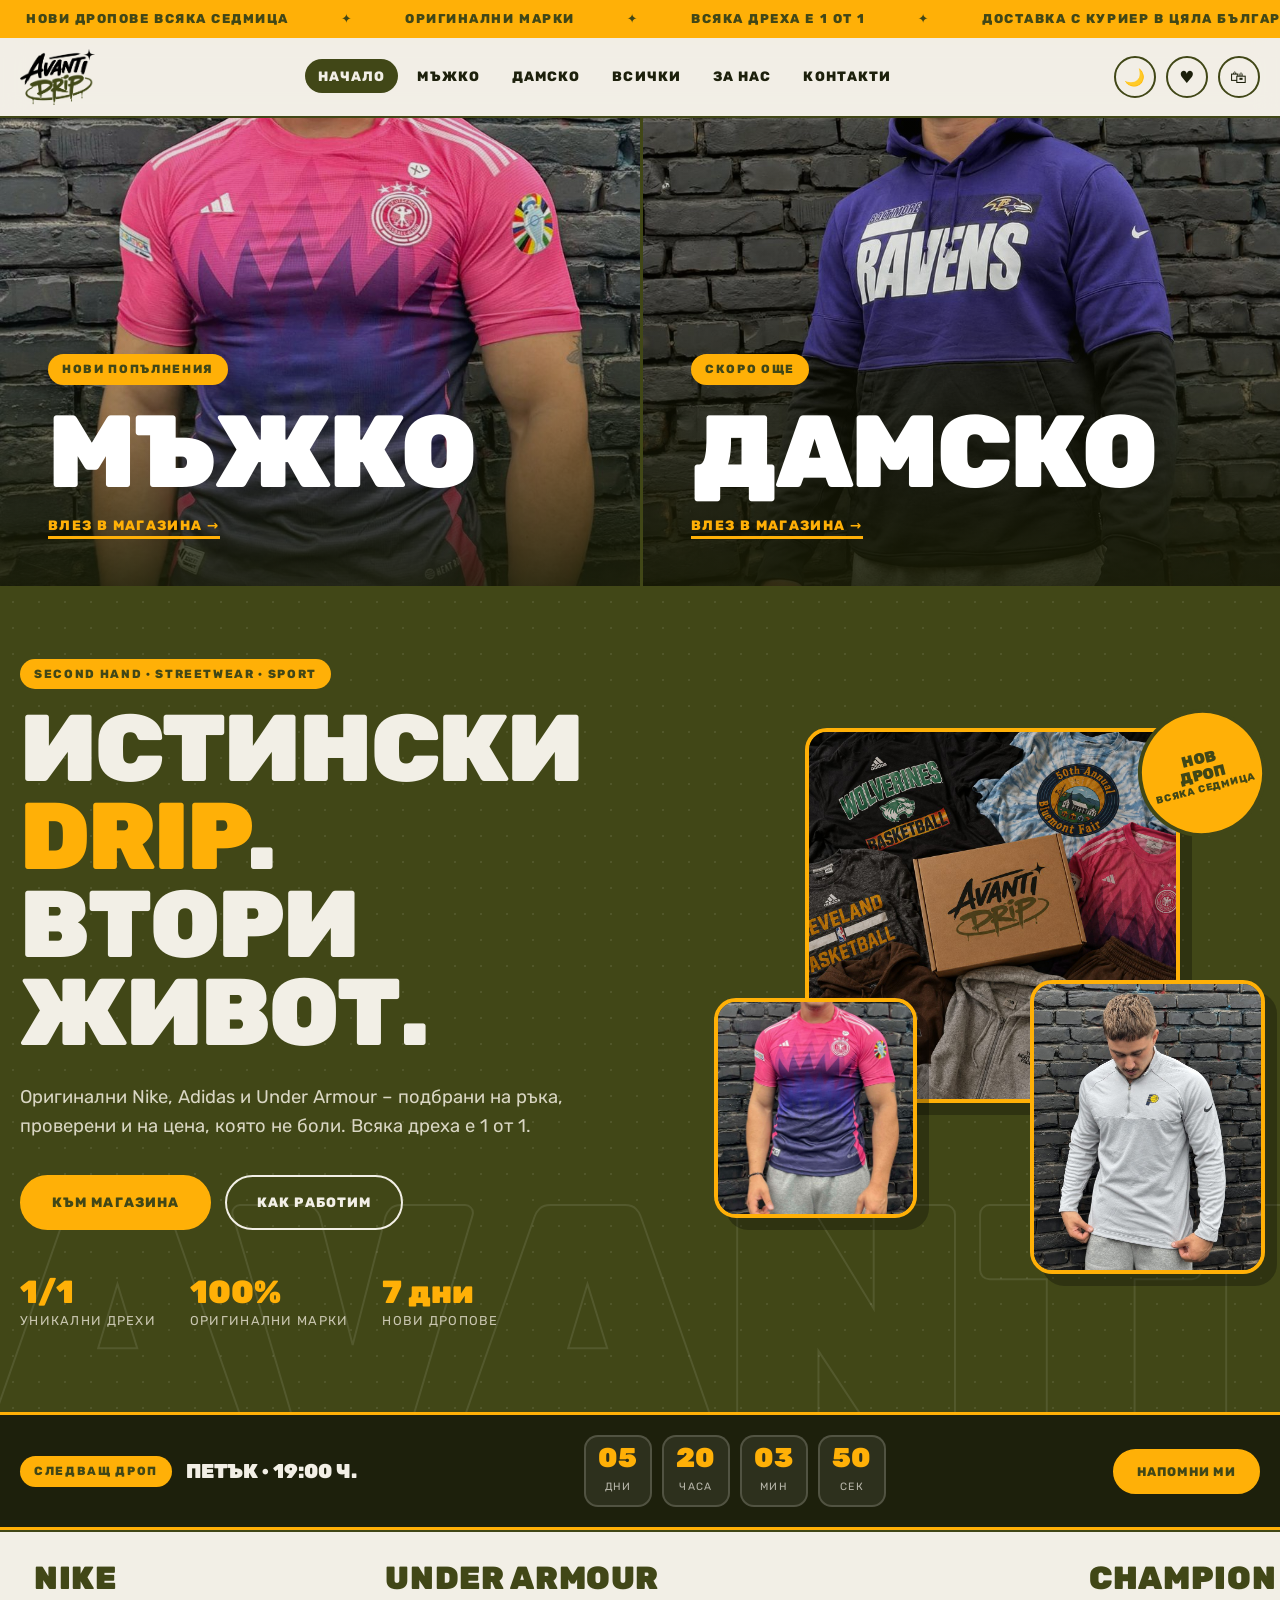
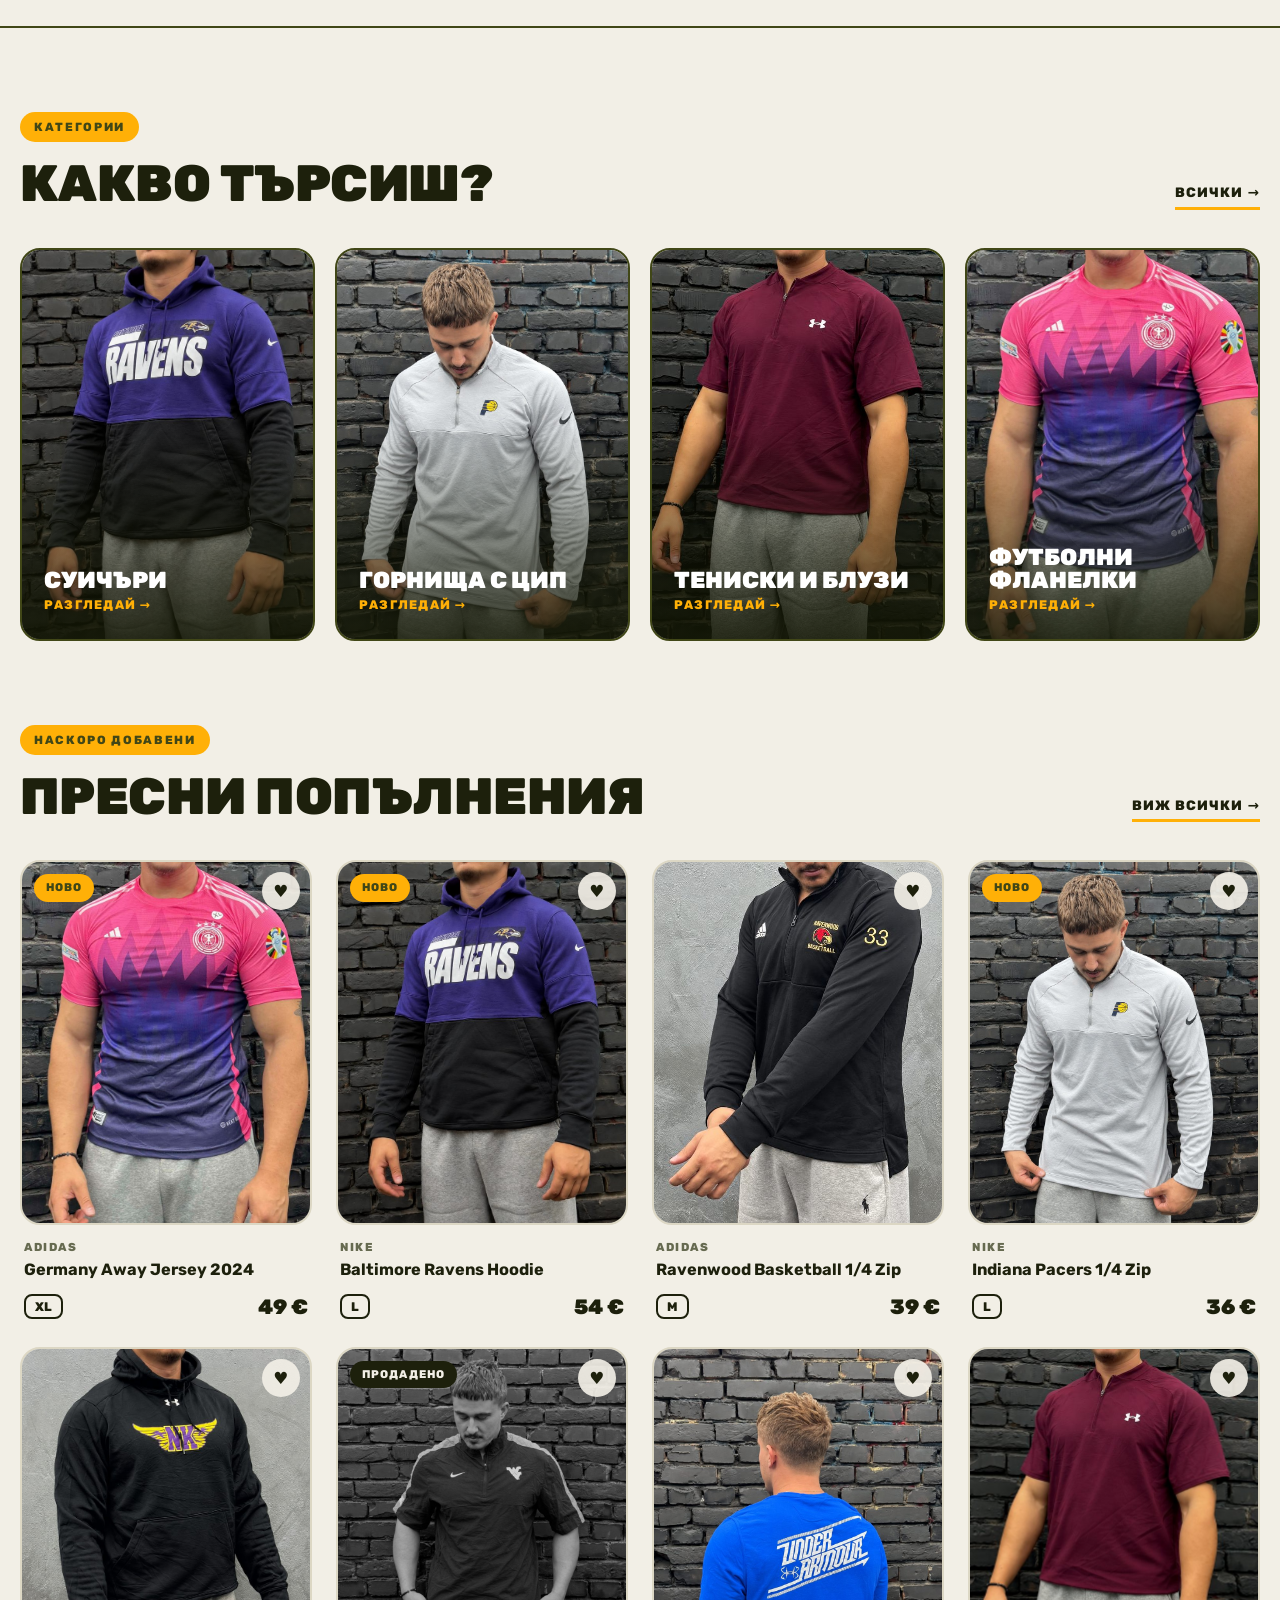
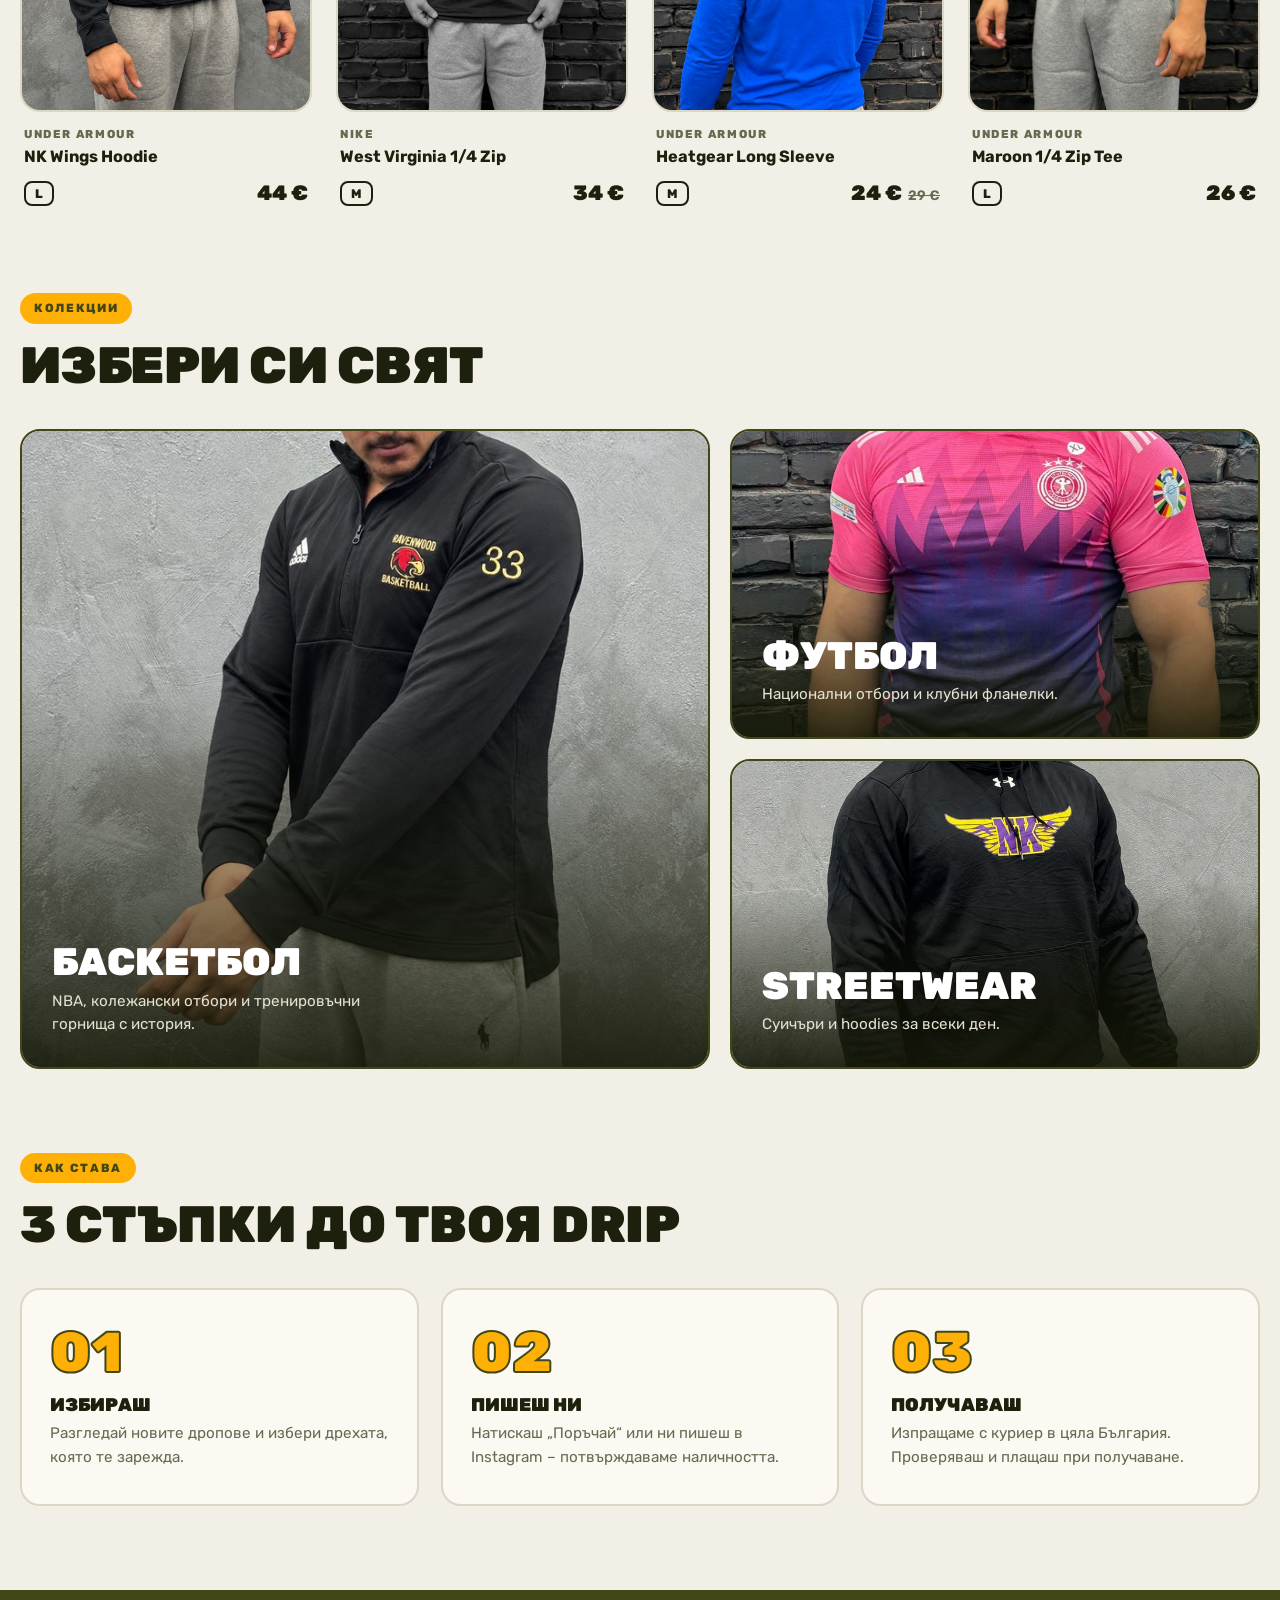
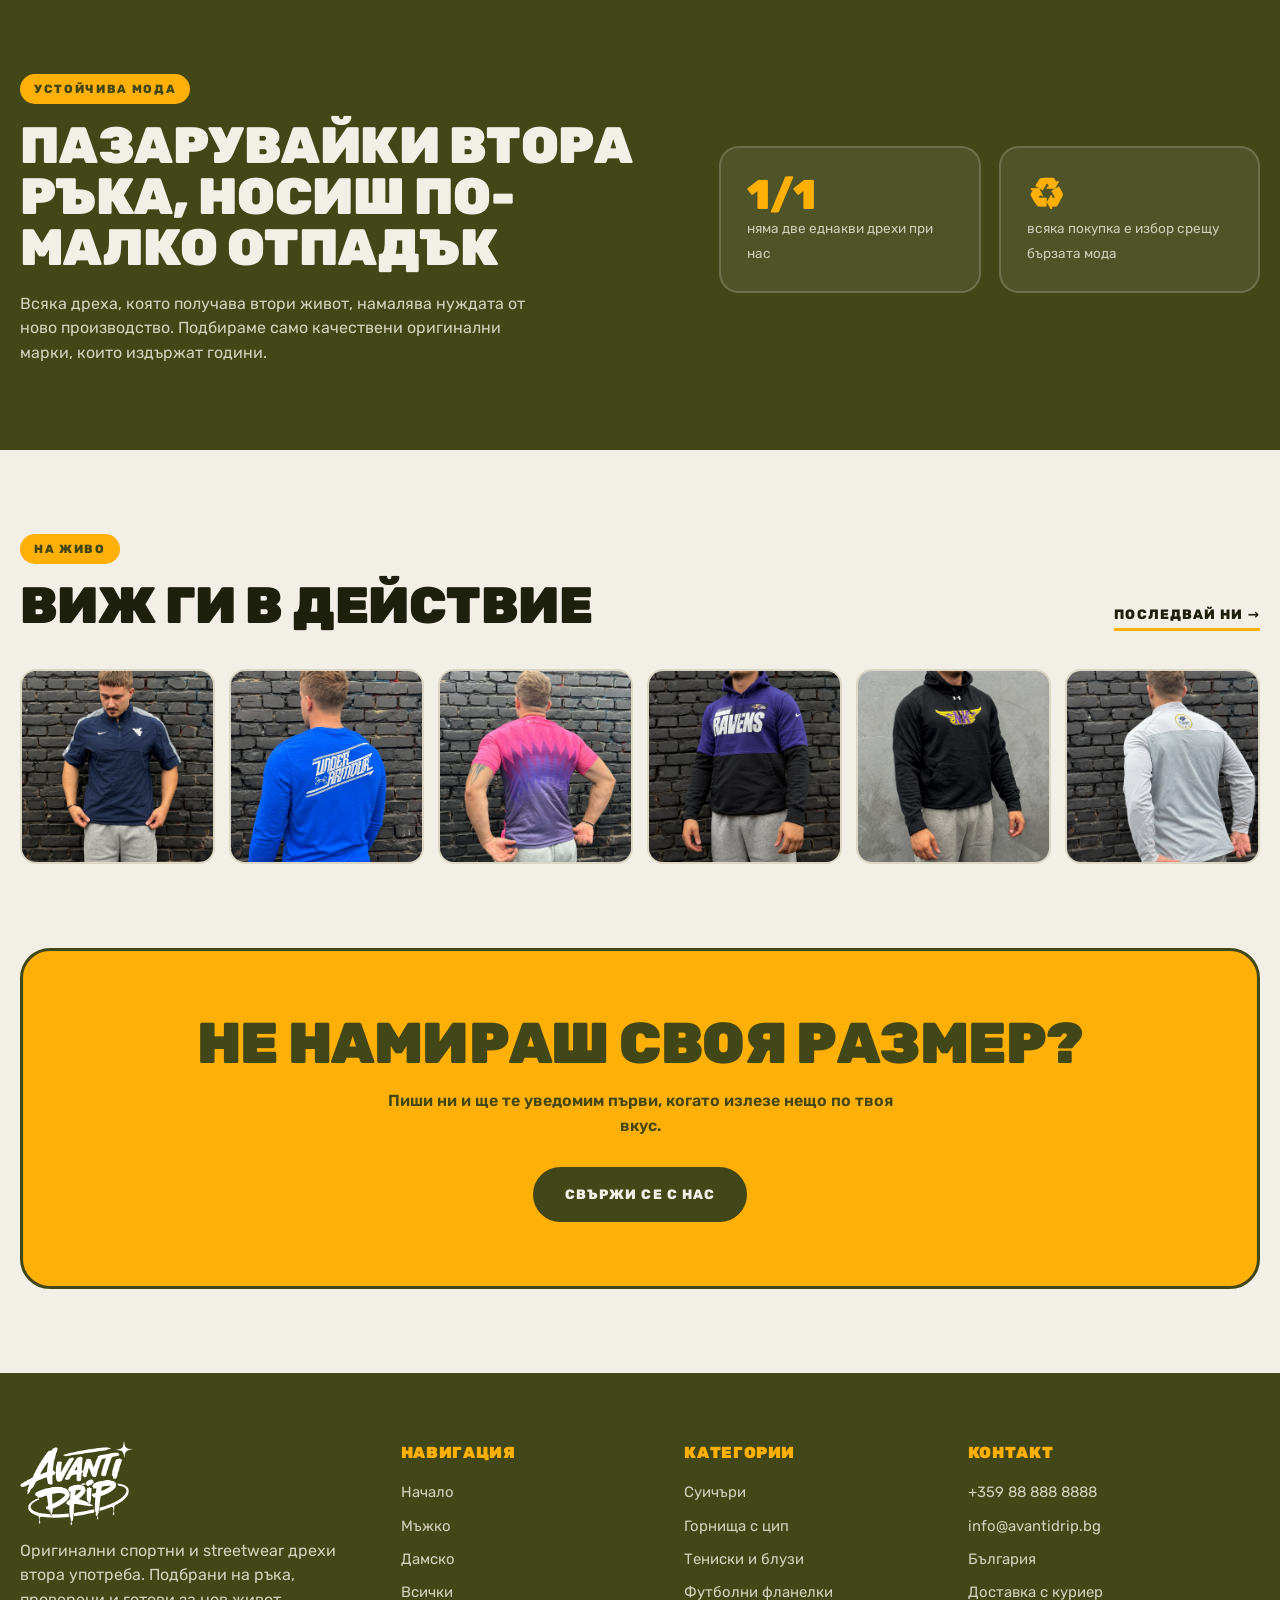
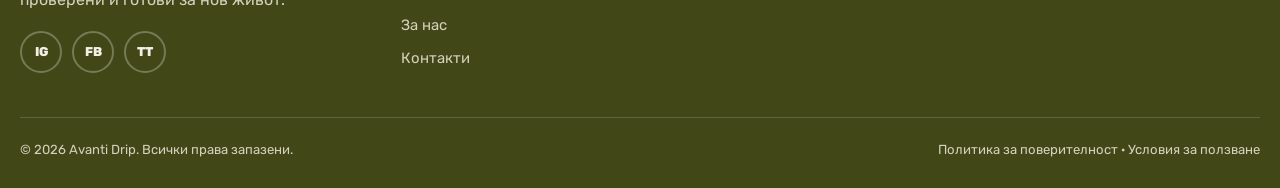
==== commit 730a7a76: "Cache-bust assets (v=3) Co-Authored-By: Claude Sonnet 5.5 <noreply@anthropic.com>" ====
--- a/index.html
+++ b/index.html
@@ -11,7 +11,7 @@
 <link rel="preconnect" href="https://fonts.gstatic.com" crossorigin>
 <link href="https://fonts.googleapis.com/css2?family=Rubik:wght@400;500;600;700;800;900&display=swap" rel="stylesheet">
 <script>try{var t=localStorage.getItem("theme")||(matchMedia("(prefers-color-scheme: dark)").matches?"dark":"light");document.documentElement.dataset.theme=t}catch(e){}</script>
-<link rel="stylesheet" href="css/style.css">
+<link rel="stylesheet" href="css/style.css?v=3">
 </head>
 <body>
 <div id="site-header"></div>
@@ -94,7 +94,7 @@
 </div></div></section>
 
 <div id="site-footer"></div>
-<script src="js/products.js"></script>
-<script src="js/main.js"></script>
+<script src="js/products.js?v=3"></script>
+<script src="js/main.js?v=3"></script>
 </body>
 </html>
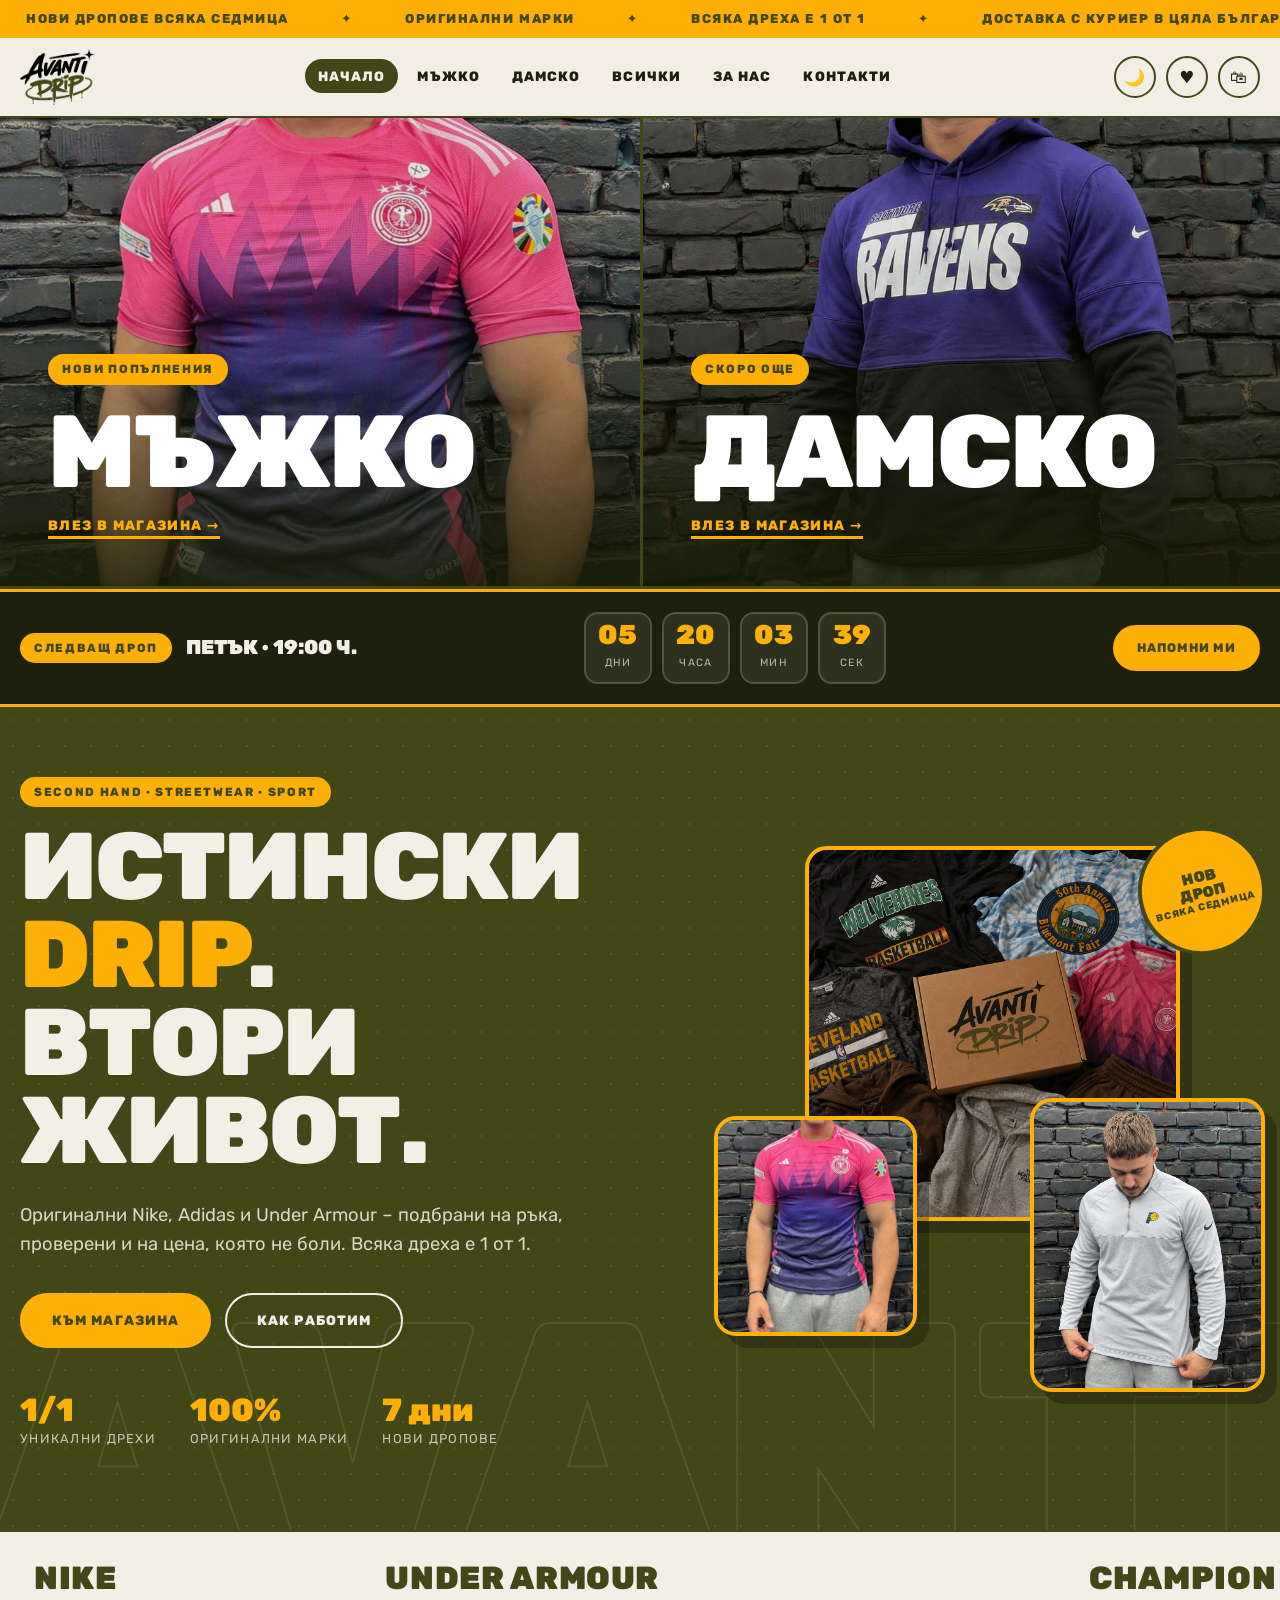
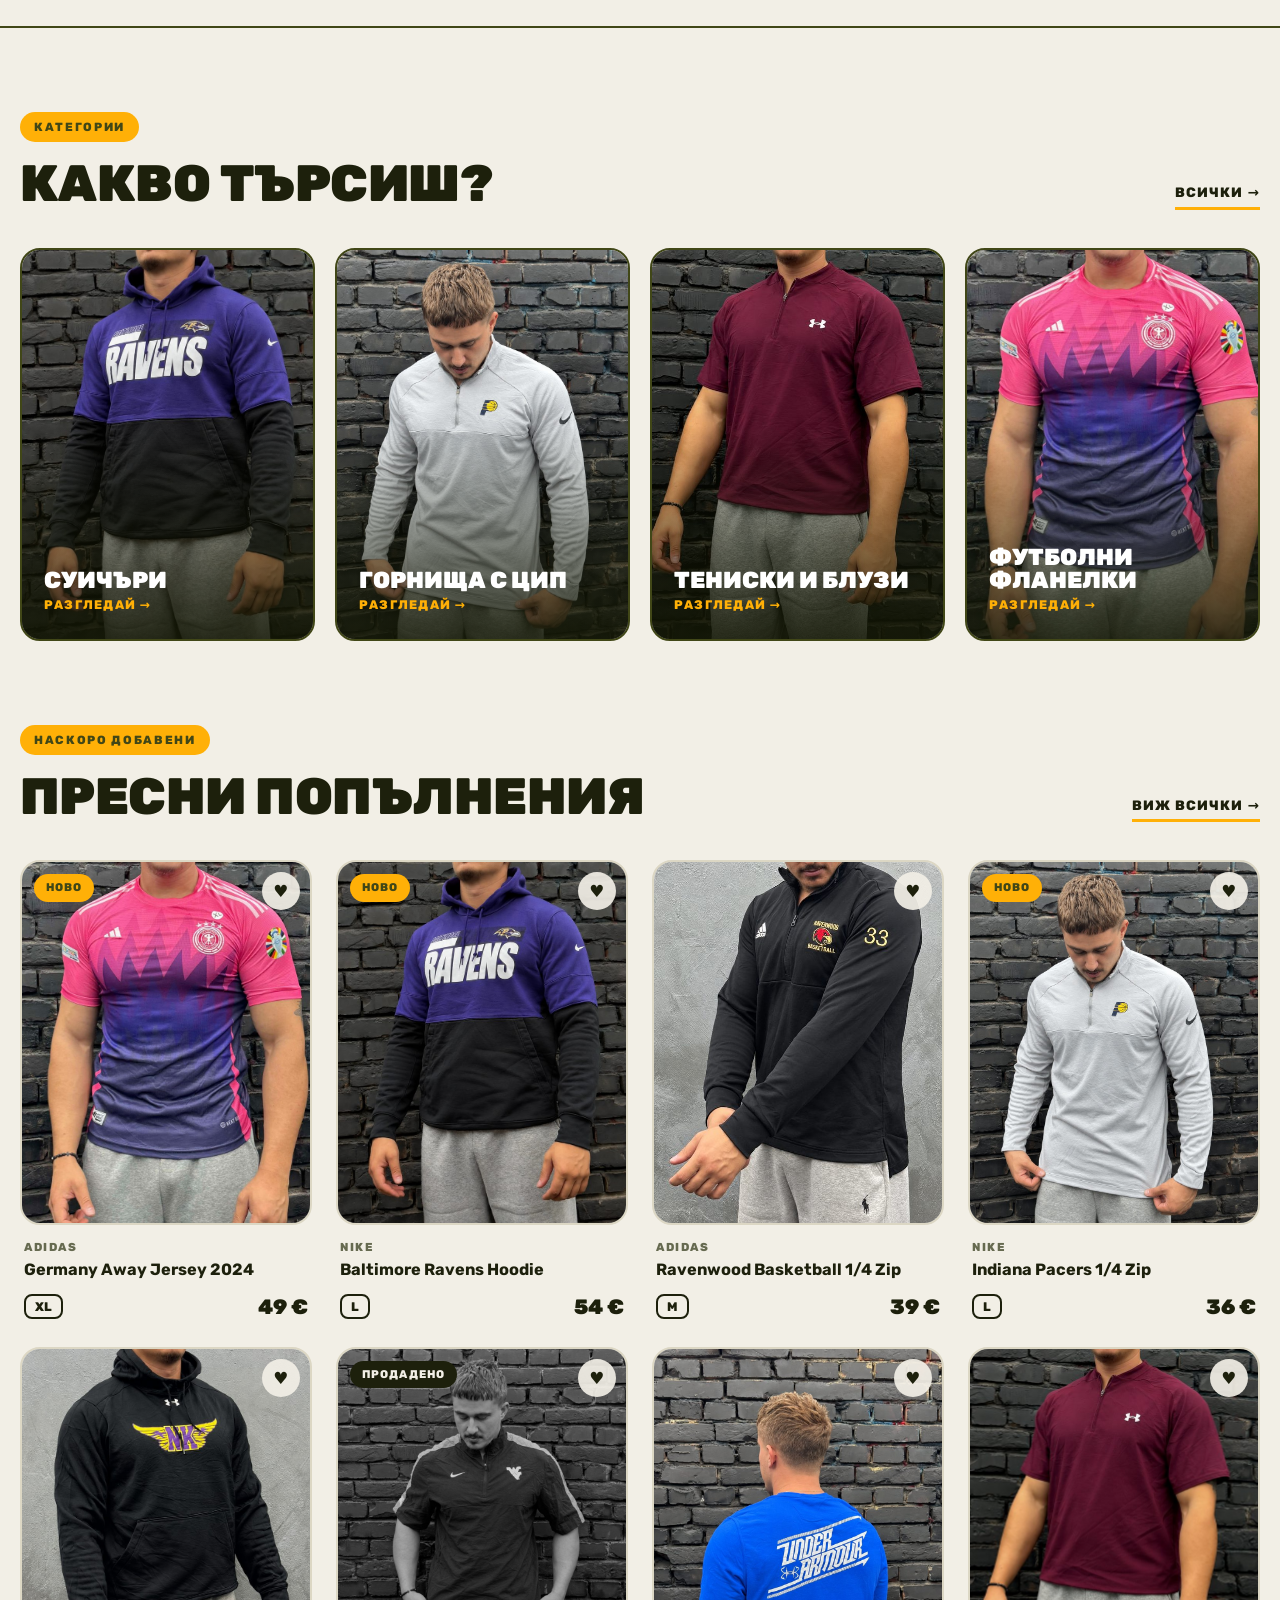
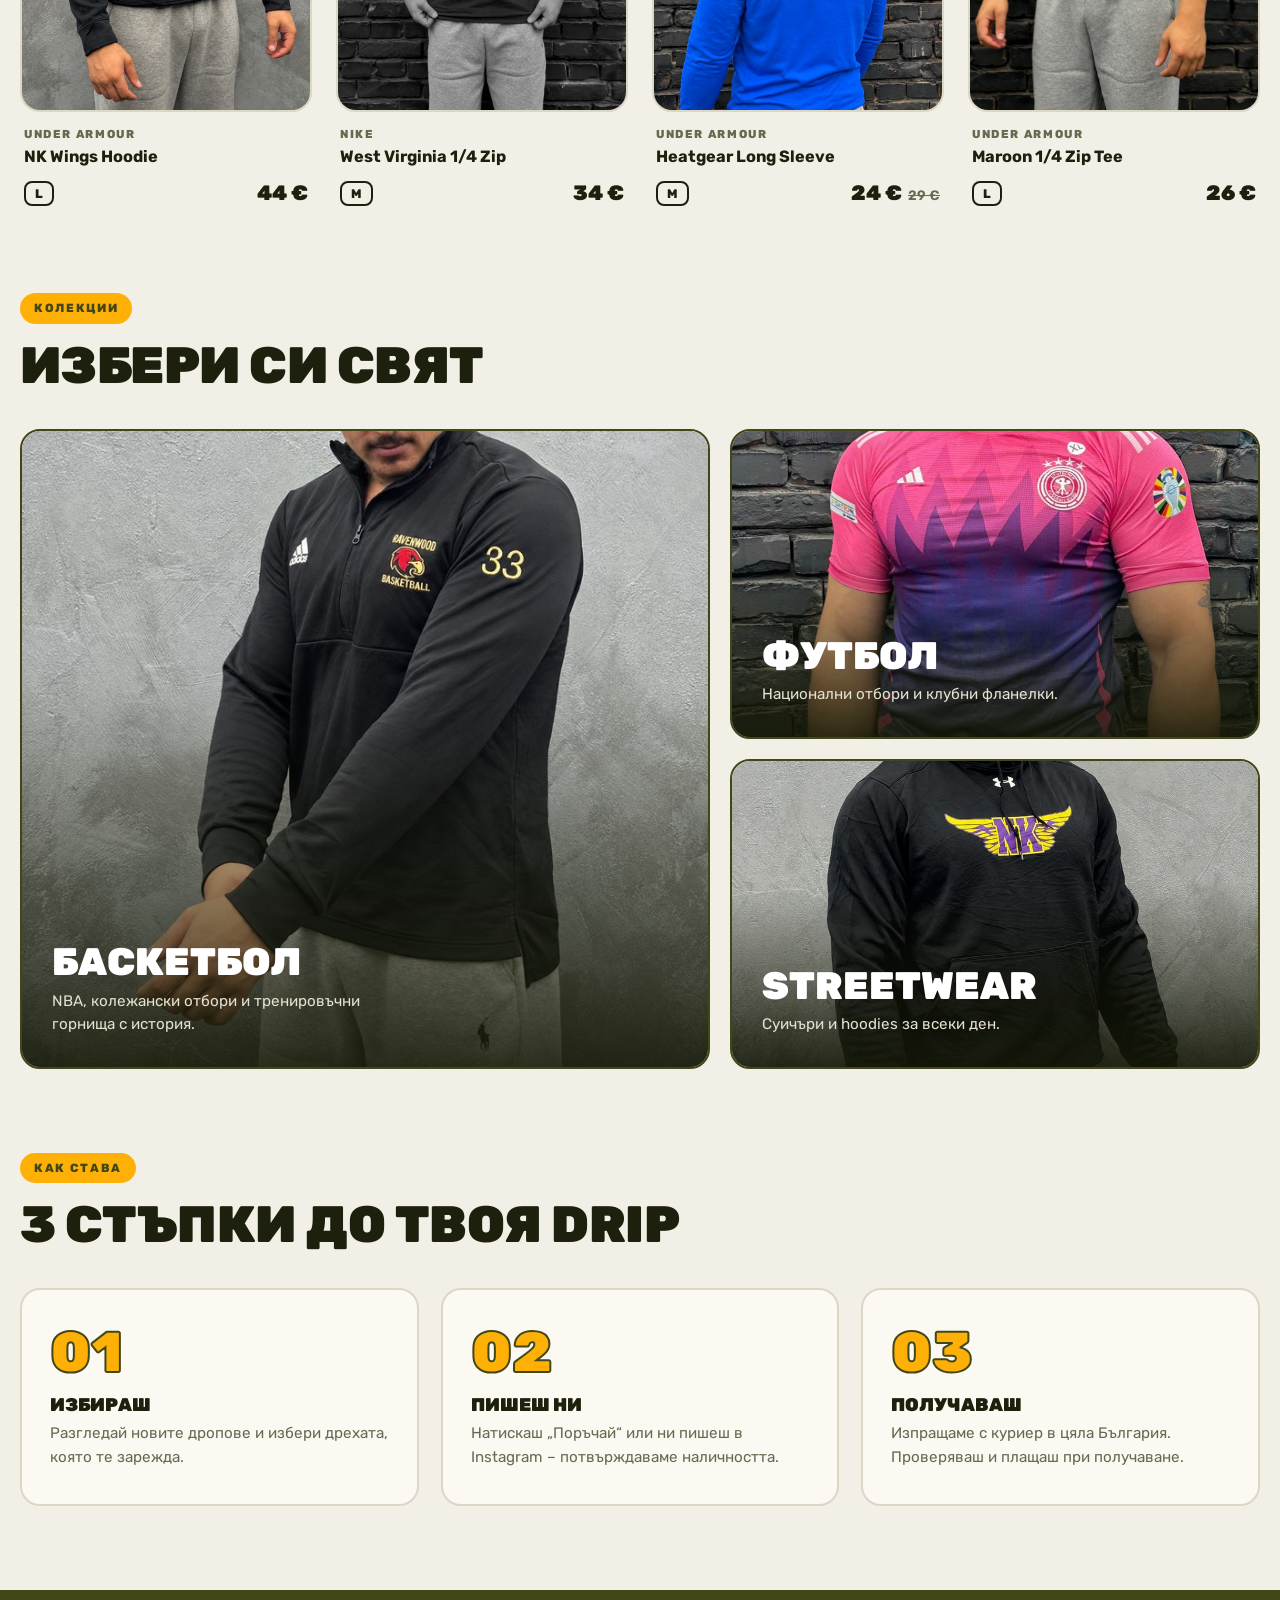
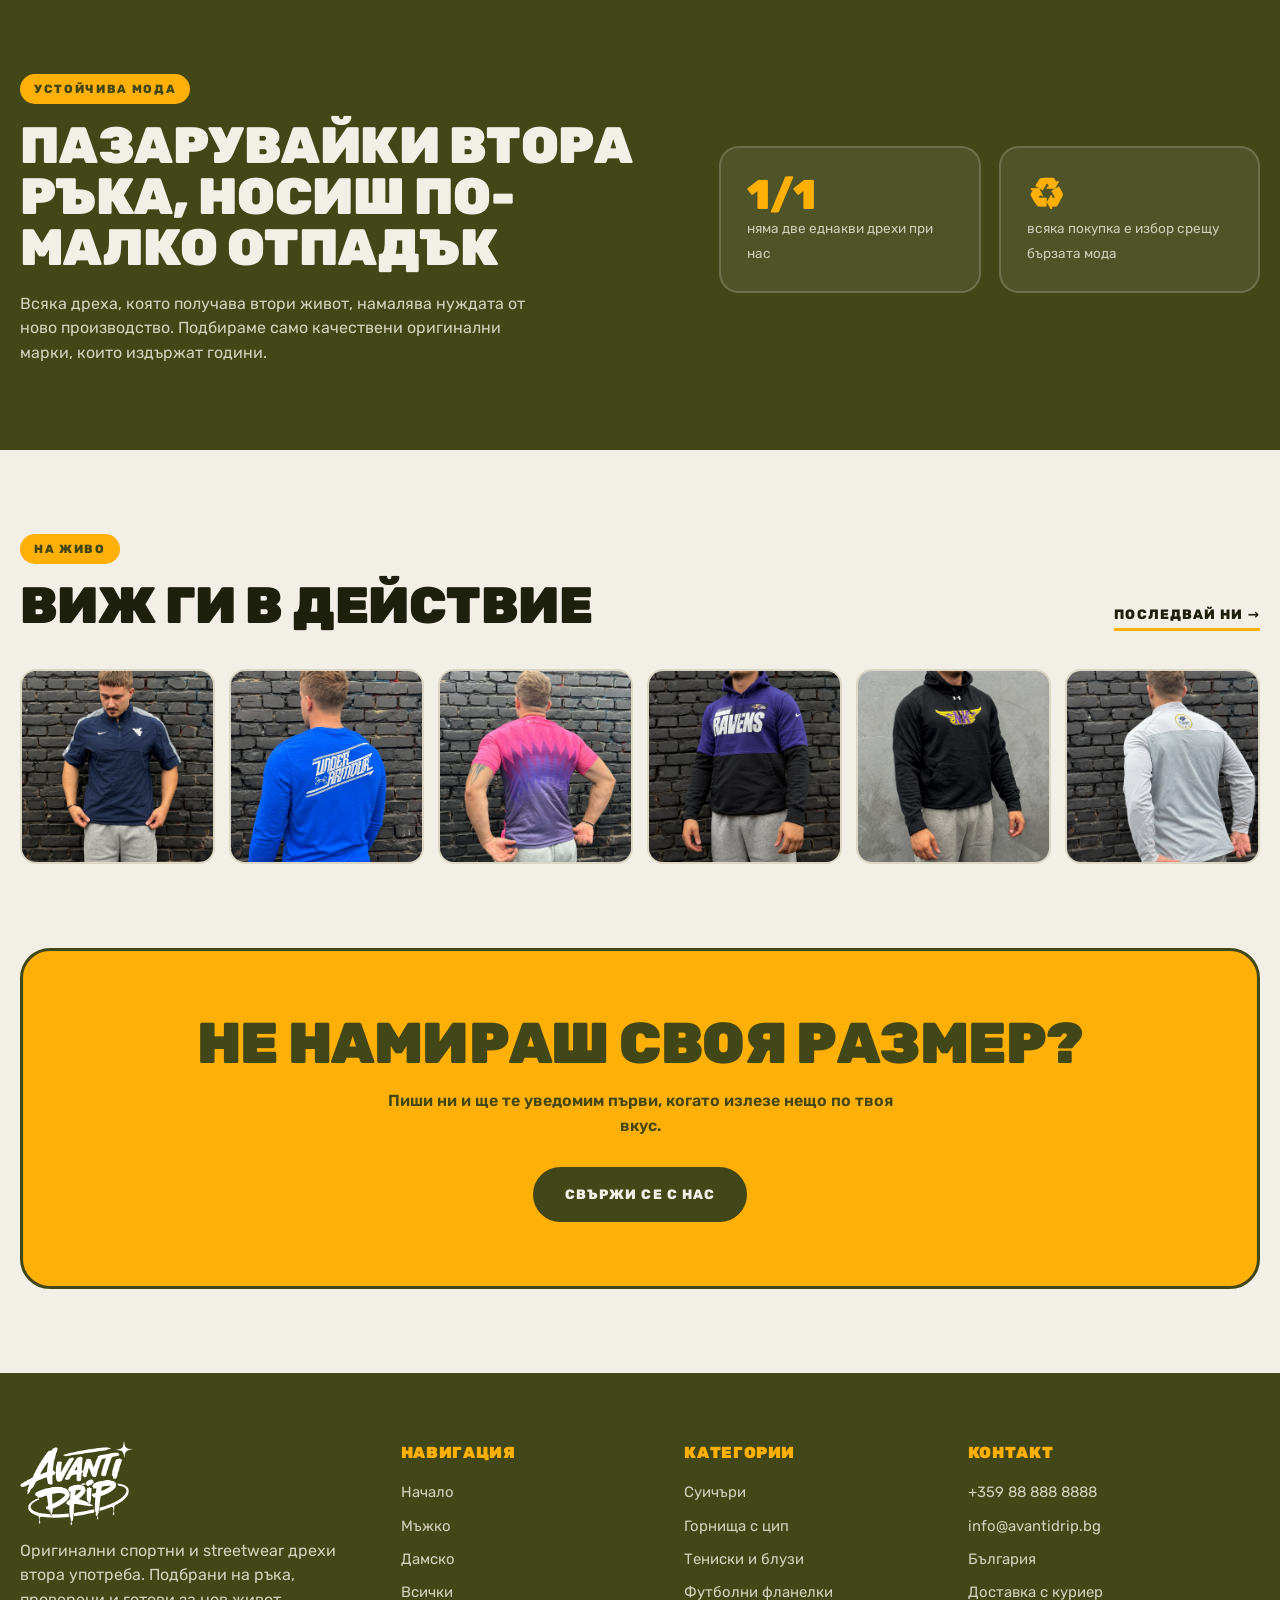
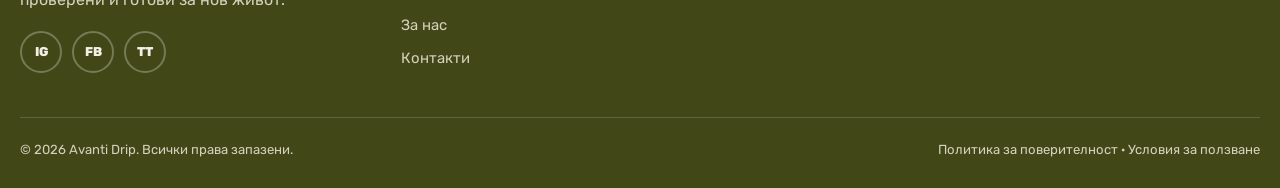
==== commit b8cf87ba: "Move drop countdown between gender panels and hero Co-Authored-By: Claude Sonnet 5.5 <noreply@anthro" ====
--- a/index.html
+++ b/index.html
@@ -21,6 +21,12 @@
   <a class="g-panel" href="shop.html?g=w"><img src="img/nike-ravens.jpg" alt="Дамско облекло"><div><span class="tag">Скоро още</span><h2>Дамско</h2><span class="go">Влез в магазина →</span></div></a>
 </section>
 
+<div class="drop"><div class="container">
+  <div class="dl"><span class="tag">Следващ дроп</span><strong id="drop-label">Петък · 19:00 ч.</strong></div>
+  <div class="cd" id="drop-time"><div><b>00</b><small>дни</small></div><div><b>00</b><small>часа</small></div><div><b>00</b><small>мин</small></div><div><b>00</b><small>сек</small></div></div>
+  <a class="btn or sm" href="https://instagram.com/avantidrip" target="_blank" rel="noopener">Напомни ми</a>
+</div></div>
+
 <section class="hero"><span class="bgword" aria-hidden="true">AVANTI</span><div class="container">
   <div>
     <span class="tag">Second hand · Streetwear · Sport</span>
@@ -31,12 +37,6 @@
   </div>
   <div class="hero-visual collage"><img class="c1" src="img/hero.jpg" alt="Avanti Drip кутия с дрехи"><img class="c2" src="img/nike-pacers.jpg" alt=""><img class="c3" src="img/adidas-germany-front.jpg" alt=""><div class="sticker"><div>Нов<br>дроп<small>всяка седмица</small></div></div></div>
 </div></section>
-
-<div class="drop"><div class="container">
-  <div class="dl"><span class="tag">Следващ дроп</span><strong id="drop-label">Петък · 19:00 ч.</strong></div>
-  <div class="cd" id="drop-time"><div><b>00</b><small>дни</small></div><div><b>00</b><small>часа</small></div><div><b>00</b><small>мин</small></div><div><b>00</b><small>сек</small></div></div>
-  <a class="btn or sm" href="https://instagram.com/avantidrip" target="_blank" rel="noopener">Напомни ми</a>
-</div></div>
 
 <div class="brands"><div class="track"><span>Nike</span><span>Adidas</span><span>Under Armour</span><span>The North Face</span><span>Champion</span><span>Carhartt</span><span>Nike</span><span>Adidas</span><span>Under Armour</span><span>The North Face</span><span>Champion</span><span>Carhartt</span><span>Nike</span><span>Adidas</span><span>Under Armour</span><span>The North Face</span><span>Champion</span><span>Carhartt</span><span>Nike</span><span>Adidas</span><span>Under Armour</span><span>The North Face</span><span>Champion</span><span>Carhartt</span></div></div>
 
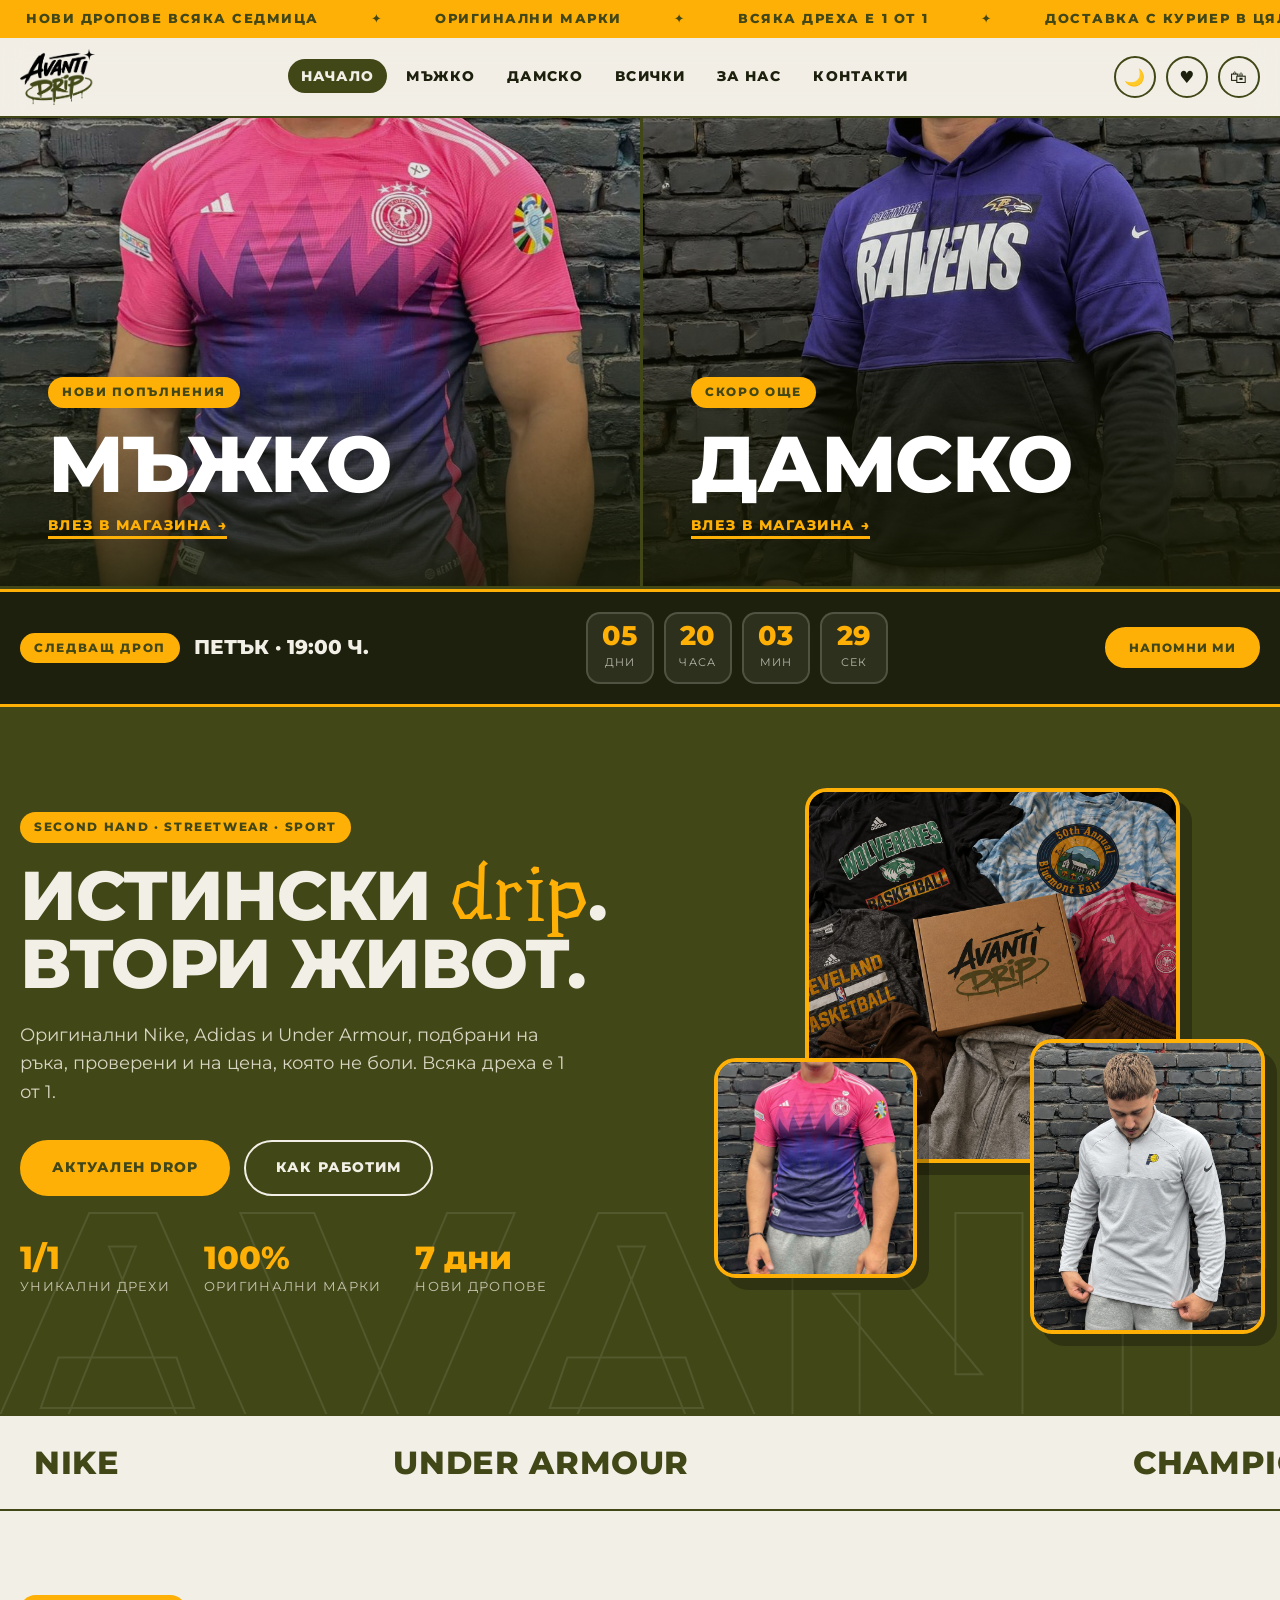
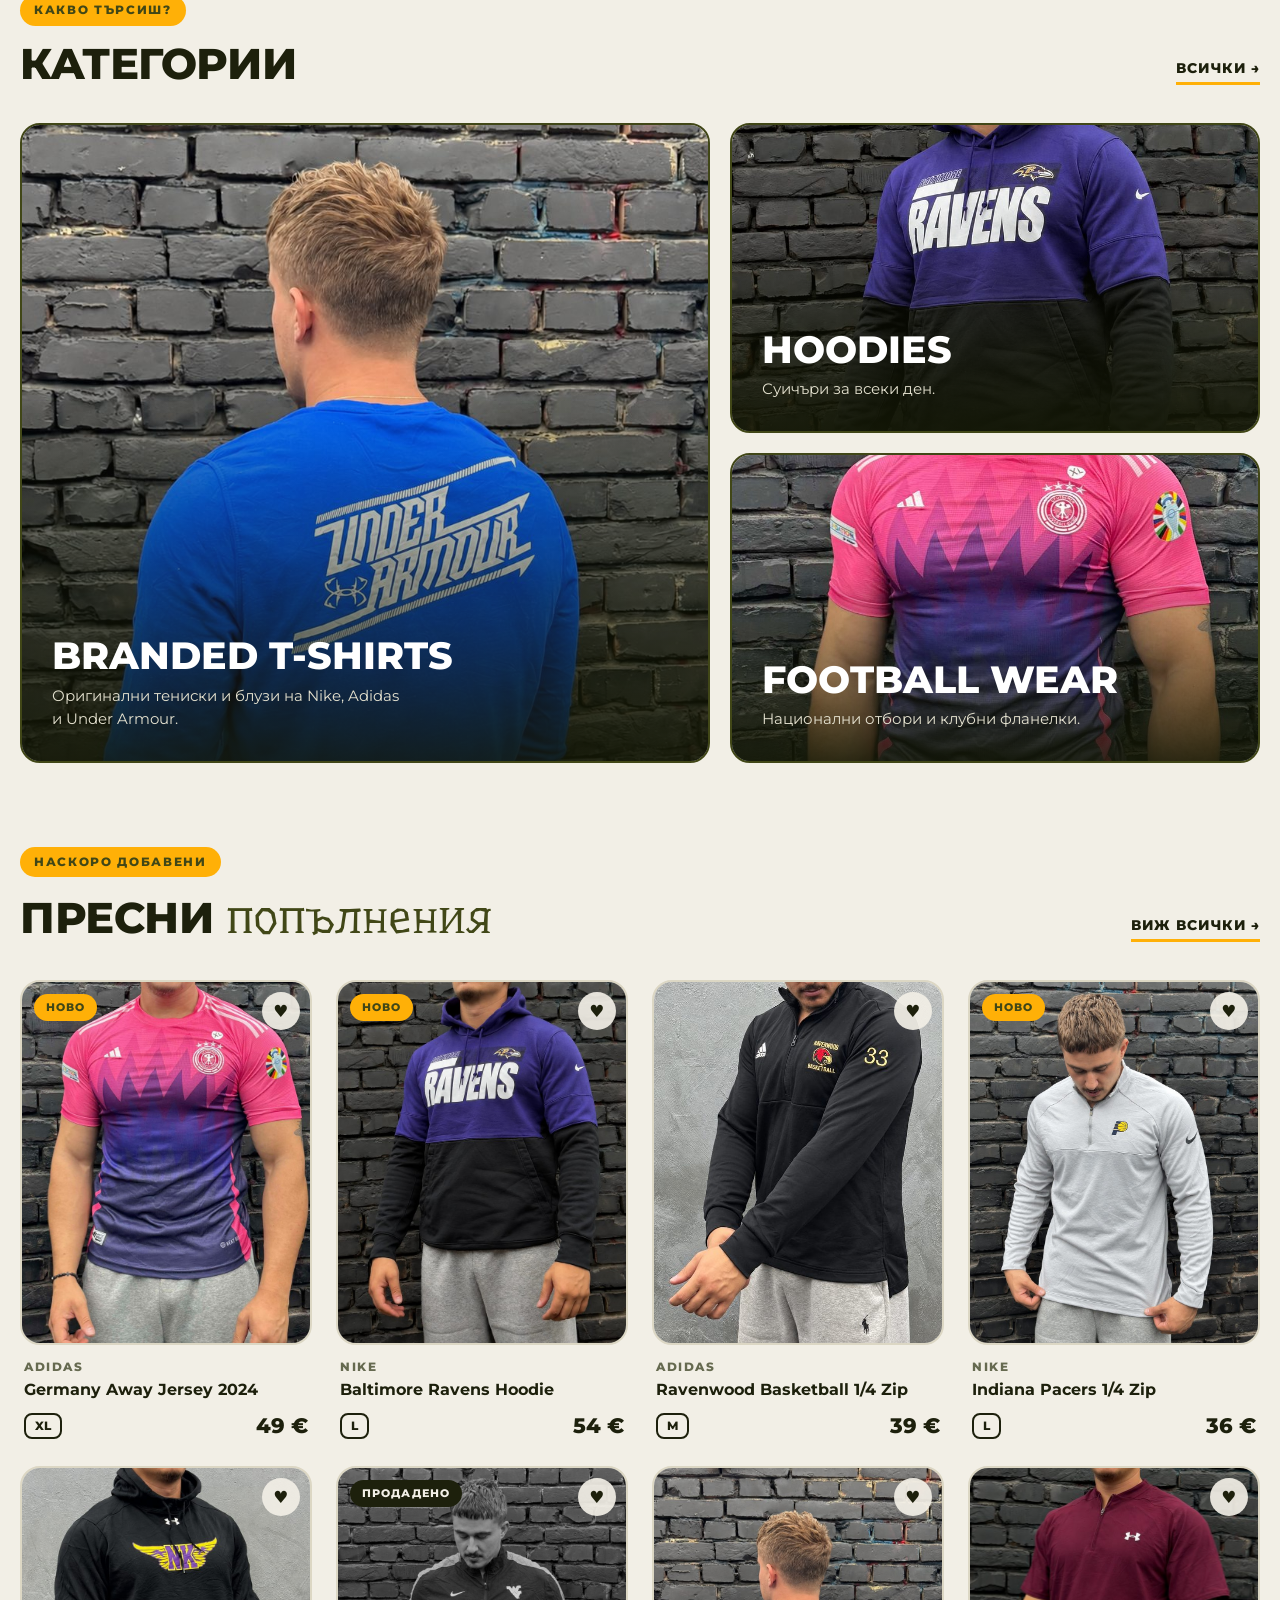
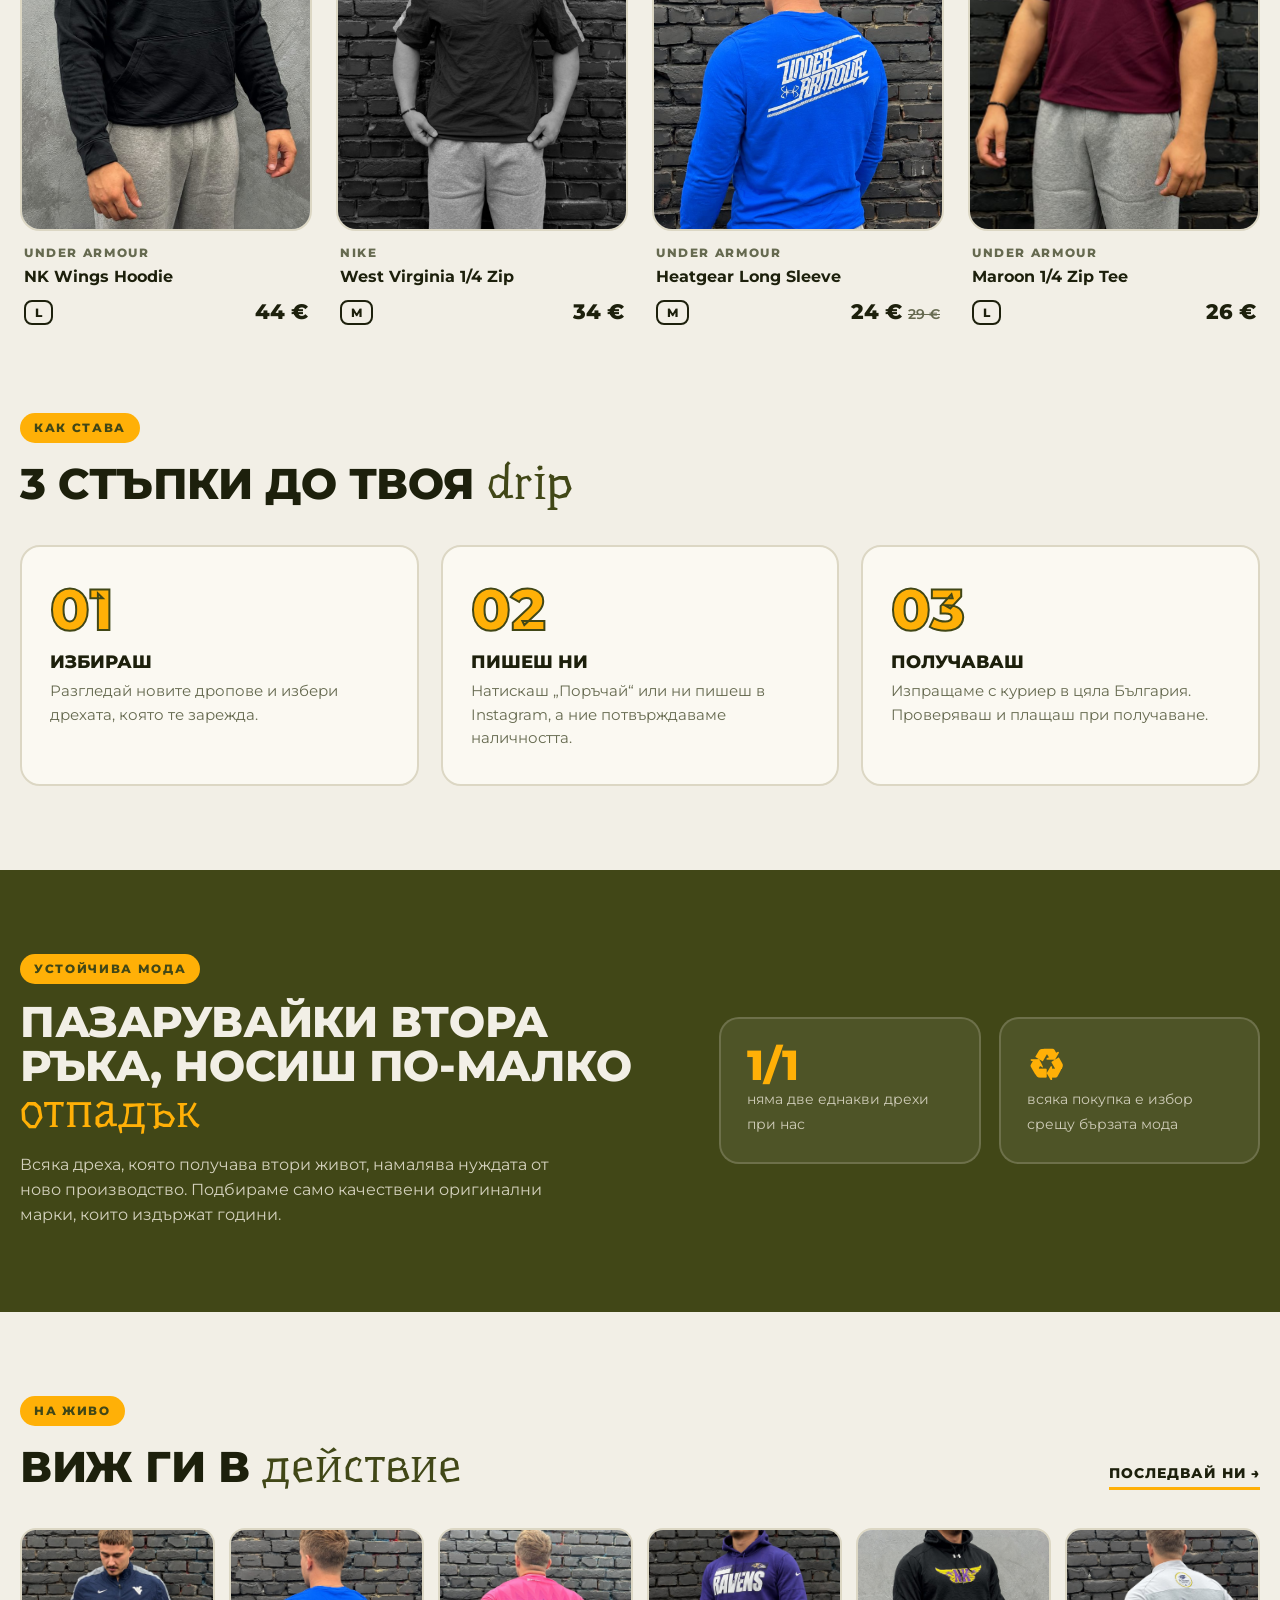
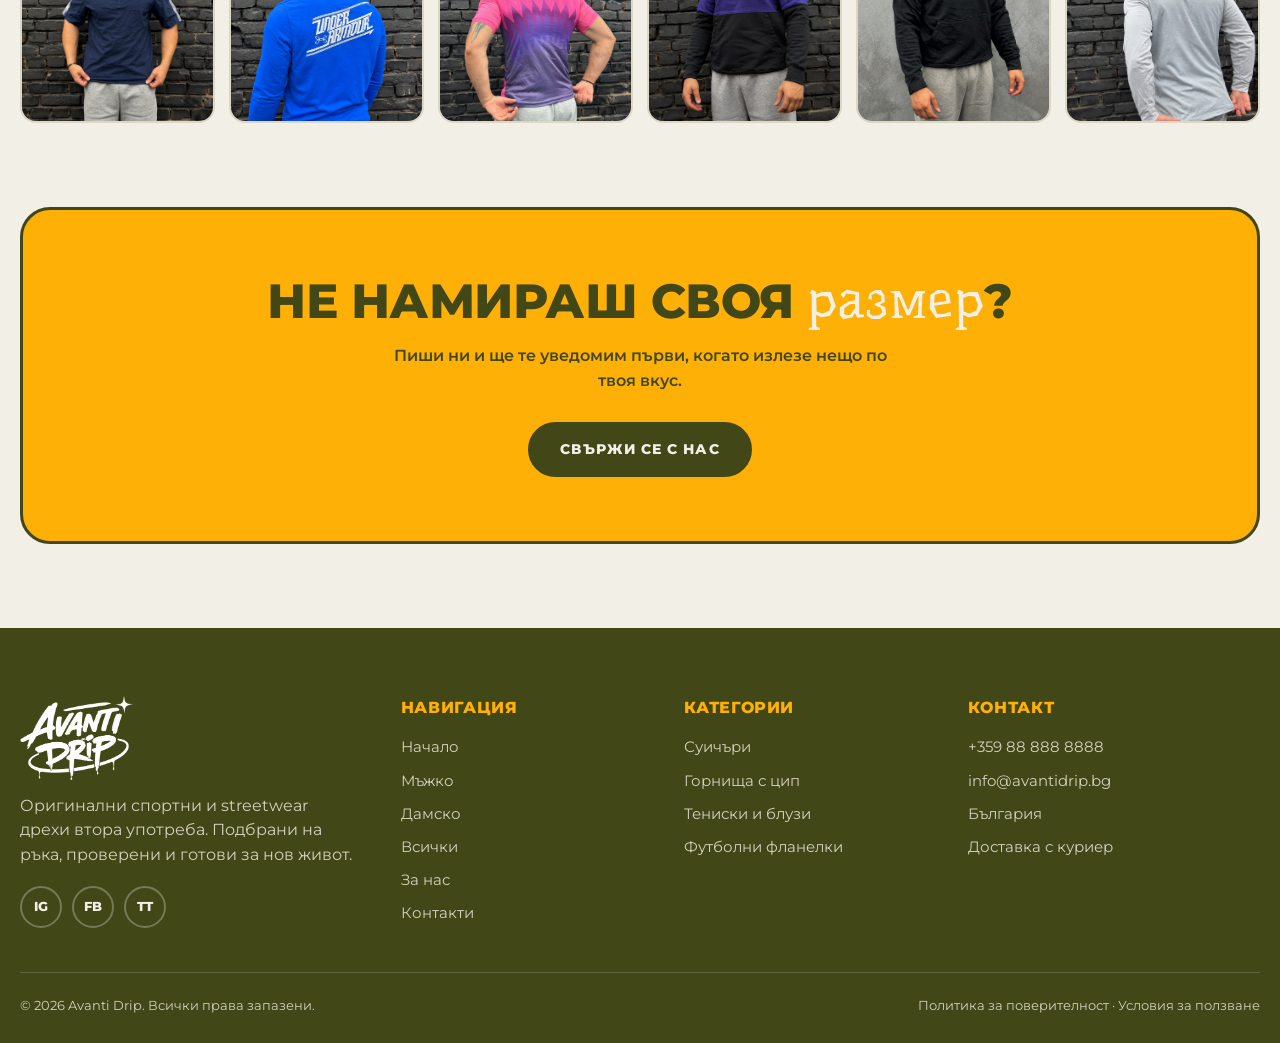
==== commit 29719f6f: "Feedback round: Montserrat + Underdog fonts, categories section, drop filter, remind-me modal, no do" ====
--- a/index.html
+++ b/index.html
@@ -4,14 +4,14 @@
 <meta charset="UTF-8">
 <meta name="viewport" content="width=device-width, initial-scale=1">
 <title>Avanti Drip | Оригинални спортни дрехи втора ръка</title>
-<meta name="description" content="Avanti Drip – оригинални Nike, Adidas и Under Armour дрехи втора употреба. Нови дропове всяка седмица.">
+<meta name="description" content="Avanti Drip, оригинални Nike, Adidas и Under Armour дрехи втора употреба. Нови дропове всяка седмица.">
 <meta property="og:image" content="img/hero.jpg">
 <link rel="icon" href="favicon.png">
 <link rel="preconnect" href="https://fonts.googleapis.com">
 <link rel="preconnect" href="https://fonts.gstatic.com" crossorigin>
-<link href="https://fonts.googleapis.com/css2?family=Rubik:wght@400;500;600;700;800;900&display=swap" rel="stylesheet">
+<link href="https://fonts.googleapis.com/css2?family=Montserrat:wght@400;500;600;700;800&family=Underdog&display=swap" rel="stylesheet">
 <script>try{var t=localStorage.getItem("theme")||(matchMedia("(prefers-color-scheme: dark)").matches?"dark":"light");document.documentElement.dataset.theme=t}catch(e){}</script>
-<link rel="stylesheet" href="css/style.css?v=3">
+<link rel="stylesheet" href="css/style.css?v=4">
 </head>
 <body>
 <div id="site-header"></div>
@@ -24,63 +24,54 @@
 <div class="drop"><div class="container">
   <div class="dl"><span class="tag">Следващ дроп</span><strong id="drop-label">Петък · 19:00 ч.</strong></div>
   <div class="cd" id="drop-time"><div><b>00</b><small>дни</small></div><div><b>00</b><small>часа</small></div><div><b>00</b><small>мин</small></div><div><b>00</b><small>сек</small></div></div>
-  <a class="btn or sm" href="https://instagram.com/avantidrip" target="_blank" rel="noopener">Напомни ми</a>
+  <button class="btn or sm" data-remind type="button">Напомни ми</button>
 </div></div>
 
 <section class="hero"><span class="bgword" aria-hidden="true">AVANTI</span><div class="container">
   <div>
     <span class="tag">Second hand · Streetwear · Sport</span>
     <h1>Истински <em>drip</em>.<br>Втори живот.</h1>
-    <p>Оригинални Nike, Adidas и Under Armour – подбрани на ръка, проверени и на цена, която не боли. Всяка дреха е 1 от 1.</p>
-    <div class="actions"><a href="shop.html" class="btn or">Към магазина</a><a href="about.html" class="btn ghost">Как работим</a></div>
+    <p>Оригинални Nike, Adidas и Under Armour, подбрани на ръка, проверени и на цена, която не боли. Всяка дреха е 1 от 1.</p>
+    <div class="actions"><a href="shop.html?drop=1" class="btn or">Актуален drop</a><a href="about.html" class="btn ghost">Как работим</a></div>
     <div class="facts"><div><b>1/1</b><span>уникални дрехи</span></div><div><b>100%</b><span>оригинални марки</span></div><div><b>7 дни</b><span>нови дропове</span></div></div>
   </div>
-  <div class="hero-visual collage"><img class="c1" src="img/hero.jpg" alt="Avanti Drip кутия с дрехи"><img class="c2" src="img/nike-pacers.jpg" alt=""><img class="c3" src="img/adidas-germany-front.jpg" alt=""><div class="sticker"><div>Нов<br>дроп<small>всяка седмица</small></div></div></div>
+  <div class="hero-visual collage"><img class="c1" src="img/hero.jpg" alt="Avanti Drip кутия с дрехи"><img class="c2" src="img/nike-pacers.jpg" alt=""><img class="c3" src="img/adidas-germany-front.jpg" alt=""></div>
 </div></section>
 
 <div class="brands"><div class="track"><span>Nike</span><span>Adidas</span><span>Under Armour</span><span>The North Face</span><span>Champion</span><span>Carhartt</span><span>Nike</span><span>Adidas</span><span>Under Armour</span><span>The North Face</span><span>Champion</span><span>Carhartt</span><span>Nike</span><span>Adidas</span><span>Under Armour</span><span>The North Face</span><span>Champion</span><span>Carhartt</span><span>Nike</span><span>Adidas</span><span>Under Armour</span><span>The North Face</span><span>Champion</span><span>Carhartt</span></div></div>
 
 <section><div class="container">
-  <div class="head"><div><span class="tag">Категории</span><h2>Какво търсиш?</h2></div><a class="more" href="shop.html">Всички →</a></div>
-  <div class="tiles">
-    <a class="tile" href="shop.html?cat=Суичъри"><img src="img/nike-ravens.jpg" alt="Суичъри"><div><h3>Суичъри</h3><span>Разгледай →</span></div></a>
-    <a class="tile" href="shop.html?cat=Горнища с цип"><img src="img/nike-pacers.jpg" alt="Горнища с цип"><div><h3>Горнища с цип</h3><span>Разгледай →</span></div></a>
-    <a class="tile" href="shop.html?cat=Тениски и блузи"><img src="img/ua-maroon.jpg" alt="Тениски"><div><h3>Тениски и блузи</h3><span>Разгледай →</span></div></a>
-    <a class="tile" href="shop.html?cat=Футболни фланелки"><img src="img/adidas-germany-front.jpg" alt="Футболни фланелки"><div><h3>Футболни фланелки</h3><span>Разгледай →</span></div></a>
+  <div class="head"><div><span class="tag">Какво търсиш?</span><h2>Категории</h2></div><a class="more" href="shop.html">Всички →</a></div>
+  <div class="cols">
+    <a class="col" href="shop.html?cat=Тениски и блузи"><img src="img/ua-blue-back.jpg" alt="Branded T-shirts"><div><h3>Branded T-shirts</h3><p>Оригинални тениски и блузи на Nike, Adidas и Under Armour.</p></div></a>
+    <a class="col" href="shop.html?cat=Суичъри"><img src="img/nike-ravens.jpg" alt="Hoodies"><div><h3>Hoodies</h3><p>Суичъри за всеки ден.</p></div></a>
+    <a class="col" href="shop.html?cat=Футболни фланелки"><img src="img/adidas-germany-front.jpg" alt="Football wear"><div><h3>Football wear</h3><p>Национални отбори и клубни фланелки.</p></div></a>
   </div>
 </div></section>
 
 <section style="padding-top:0"><div class="container">
-  <div class="head"><div><span class="tag">Наскоро добавени</span><h2>Пресни попълнения</h2></div><a class="more" href="shop.html">Виж всички →</a></div>
+  <div class="head"><div><span class="tag">Наскоро добавени</span><h2>Пресни <span class="hand">попълнения</span></h2></div><a class="more" href="shop.html">Виж всички →</a></div>
   <div class="grid" id="recent"></div>
 </div></section>
 
-<section style="padding-top:0"><div class="container">
-  <div class="head"><div><span class="tag">Колекции</span><h2>Избери си свят</h2></div></div>
-  <div class="cols">
-    <a class="col" href="shop.html"><img src="img/adidas-ravenwood.jpg" alt="Баскетбол"><div><h3>Баскетбол</h3><p>NBA, колежански отбори и тренировъчни горнища с история.</p></div></a>
-    <a class="col" href="shop.html?cat=Футболни фланелки"><img src="img/adidas-germany-front.jpg" alt="Футбол"><div><h3>Футбол</h3><p>Национални отбори и клубни фланелки.</p></div></a>
-    <a class="col" href="shop.html?cat=Суичъри"><img src="img/ua-nk-hoodie.jpg" alt="Streetwear"><div><h3>Streetwear</h3><p>Суичъри и hoodies за всеки ден.</p></div></a>
-  </div>
-</div></section>
 
 <section style="padding-top:0"><div class="container">
-  <div class="head"><div><span class="tag">Как става</span><h2>3 стъпки до твоя drip</h2></div></div>
+  <div class="head"><div><span class="tag">Как става</span><h2>3 стъпки до твоя <span class="hand">drip</span></h2></div></div>
   <div class="steps">
     <div class="step"><b>01</b><h3>Избираш</h3><p>Разгледай новите дропове и избери дрехата, която те зарежда.</p></div>
-    <div class="step"><b>02</b><h3>Пишеш ни</h3><p>Натискаш „Поръчай“ или ни пишеш в Instagram – потвърждаваме наличността.</p></div>
+    <div class="step"><b>02</b><h3>Пишеш ни</h3><p>Натискаш „Поръчай“ или ни пишеш в Instagram, а ние потвърждаваме наличността.</p></div>
     <div class="step"><b>03</b><h3>Получаваш</h3><p>Изпращаме с куриер в цяла България. Проверяваш и плащаш при получаване.</p></div>
   </div>
 </div></section>
 
 <section class="eco"><div class="container">
-  <div><span class="tag">Устойчива мода</span><h2>Пазарувайки втора ръка, носиш по-малко отпадък</h2>
+  <div><span class="tag">Устойчива мода</span><h2>Пазарувайки втора ръка, носиш по-малко <span class="hand">отпадък</span></h2>
   <p>Всяка дреха, която получава втори живот, намалява нуждата от ново производство. Подбираме само качествени оригинални марки, които издържат години.</p></div>
   <div class="nums"><div class="num"><b>1/1</b><span>няма две еднакви дрехи при нас</span></div><div class="num"><b>♻</b><span>всяка покупка е избор срещу бързата мода</span></div></div>
 </div></section>
 
 <section><div class="container">
-  <div class="head"><div><span class="tag">На живо</span><h2>Виж ги в действие</h2></div><a class="more" href="https://instagram.com/avantidrip" target="_blank" rel="noopener">Последвай ни →</a></div>
+  <div class="head"><div><span class="tag">На живо</span><h2>Виж ги в <span class="hand">действие</span></h2></div><a class="more" href="https://instagram.com/avantidrip" target="_blank" rel="noopener">Последвай ни →</a></div>
   <div class="gal">
     <a href="shop.html"><img src="img/nike-wvu.jpg" alt="" loading="lazy"></a><a href="shop.html"><img src="img/ua-blue-back.jpg" alt="" loading="lazy"></a>
     <a href="shop.html"><img src="img/adidas-germany-back.jpg" alt="" loading="lazy"></a><a href="shop.html"><img src="img/nike-ravens.jpg" alt="" loading="lazy"></a>
@@ -89,12 +80,12 @@
 </div></section>
 
 <section style="padding-top:0"><div class="container"><div class="cta">
-  <h2>Не намираш своя размер?</h2><p>Пиши ни и ще те уведомим първи, когато излезе нещо по твоя вкус.</p>
+  <h2>Не намираш своя <span class="hand">размер</span>?</h2><p>Пиши ни и ще те уведомим първи, когато излезе нещо по твоя вкус.</p>
   <a href="contact.html" class="btn gr">Свържи се с нас</a>
 </div></div></section>
 
 <div id="site-footer"></div>
-<script src="js/products.js?v=3"></script>
-<script src="js/main.js?v=3"></script>
+<script src="js/products.js?v=4"></script>
+<script src="js/main.js?v=4"></script>
 </body>
 </html>
--- a/css/style.css
+++ b/css/style.css
@@ -1,18 +1,18 @@
 :root{
   --green:#414717;--orange:#ffb007;--cream:#f2efe6;
   --bg:#f2efe6;--surface:#fbf9f2;--ink:#1d200c;--muted:#666a50;--line:#dcd7c4;--header:rgba(242,239,230,.94);
-  --r:20px;--max:1240px;--display:'Rubik',sans-serif;--sans:'Rubik',system-ui,sans-serif;
+  --r:20px;--max:1240px;--display:'Montserrat',sans-serif;--sans:'Montserrat',system-ui,sans-serif;--hand:'Underdog',cursive;--hand-c:var(--green);
 }
-[data-theme=dark]{--bg:#12140a;--surface:#1b1e0f;--ink:#f2efe6;--muted:#a3a58c;--line:#33381c;--header:rgba(18,20,10,.94);color-scheme:dark}
+[data-theme=dark]{--hand-c:var(--orange);--bg:#12140a;--surface:#1b1e0f;--ink:#f2efe6;--muted:#a3a58c;--line:#33381c;--header:rgba(18,20,10,.94);color-scheme:dark}
 *{box-sizing:border-box;margin:0;padding:0}
 html{scroll-behavior:smooth}
-body{font-family:var(--sans);background:var(--bg);color:var(--ink);line-height:1.55;-webkit-font-smoothing:antialiased;transition:background-color .3s,color .3s}
+body{font-feature-settings:"locl" 0;font-family:var(--sans);background:var(--bg);color:var(--ink);line-height:1.55;-webkit-font-smoothing:antialiased;transition:background-color .3s,color .3s}
 img{max-width:100%;display:block}
 a{color:inherit;text-decoration:none}
 button{font-family:inherit}
 .container{width:min(var(--max),100% - 40px);margin-inline:auto}
-h1,h2,h3{font-family:var(--display);font-weight:900;font-weight:900;text-transform:uppercase;line-height:1}
-h2{font-size:clamp(1.9rem,4.4vw,3.2rem);letter-spacing:-.01em}
+h1,h2,h3{font-family:var(--display);font-weight:800;font-weight:800;text-transform:uppercase;line-height:1}
+h2{font-size:clamp(1.7rem,3.8vw,2.7rem);letter-spacing:-.01em}
 h3{font-size:1.15rem}
 section{padding:84px 0}
 .tag{display:inline-block;background:var(--orange);color:var(--green);font-weight:800;font-size:.74rem;letter-spacing:.14em;text-transform:uppercase;padding:6px 14px;border-radius:999px;margin-bottom:16px}
@@ -57,25 +57,24 @@
 
 /* hero */
 .hero{background:var(--green);color:var(--cream);padding:0;position:relative;overflow:hidden}
-.hero::before{content:"";position:absolute;inset:0;background-image:radial-gradient(rgba(242,239,230,.09) 1.5px,transparent 1.5px);background-size:26px 26px}
 .hero .container{position:relative;display:grid;grid-template-columns:1.1fr .9fr;gap:50px;align-items:center;padding:70px 0 80px}
-.hero h1{font-size:clamp(2.7rem,7.4vw,6rem);letter-spacing:-.02em;line-height:.93}
+.hero h1{font-size:clamp(2.3rem,5.4vw,4.7rem);letter-spacing:-.02em;line-height:.93}
 .hero h1 em{font-style:normal;color:var(--orange)}
 .hero p{margin:26px 0 34px;font-size:1.15rem;max-width:46ch;color:#d9d6c3}
 .hero .actions{display:flex;gap:14px;flex-wrap:wrap}
 .hero .facts{display:flex;gap:34px;margin-top:46px;flex-wrap:wrap}
-.hero .facts b{font-family:var(--display);font-weight:900;font-size:2rem;color:var(--orange);display:block;line-height:1}
+.hero .facts b{font-family:var(--display);font-weight:800;font-size:2rem;color:var(--orange);display:block;line-height:1}
 .hero .facts span{font-size:.8rem;text-transform:uppercase;letter-spacing:.1em;color:#c9c6b0}
 .hero-visual{position:relative}
 .hero-visual img{border-radius:28px;border:5px solid var(--orange);transform:rotate(2.5deg);box-shadow:16px 16px 0 rgba(0,0,0,.28);aspect-ratio:1;object-fit:cover;width:100%}
-.sticker{position:absolute;left:-26px;bottom:34px;width:128px;height:128px;border-radius:50%;background:var(--orange);color:var(--green);display:grid;place-items:center;text-align:center;font-family:var(--display);font-weight:900;font-size:.95rem;line-height:1.05;transform:rotate(-14deg);border:4px solid var(--green);text-transform:uppercase}
+.sticker{position:absolute;left:-26px;bottom:34px;width:128px;height:128px;border-radius:50%;background:var(--orange);color:var(--green);display:grid;place-items:center;text-align:center;font-family:var(--display);font-weight:800;font-size:.95rem;line-height:1.05;transform:rotate(-14deg);border:4px solid var(--green);text-transform:uppercase}
 .sticker small{display:block;font-family:var(--sans);font-weight:800;font-size:.62rem;letter-spacing:.1em}
 
 /* brand strip */
 .brands{background:var(--cream);color:var(--green);padding:0;overflow:hidden;white-space:nowrap;border-block:2px solid var(--green)}
 [data-theme=dark] .brands{background:var(--bg);color:var(--orange);border-color:var(--line)}
 .brands .track{display:inline-flex;animation:slide 40s linear infinite;padding:22px 0}
-.brands span{font-family:var(--display);font-weight:900;font-size:2rem;text-transform:uppercase;padding:0 34px;letter-spacing:.02em}
+.brands span{font-family:var(--display);font-weight:800;font-size:2rem;text-transform:uppercase;padding:0 34px;letter-spacing:.02em}
 .brands span:nth-child(even){-webkit-text-stroke:1.5px currentColor;color:transparent}
 
 /* tiles */
@@ -108,7 +107,7 @@
 .card h3{font-family:var(--sans);font-weight:700;text-transform:none;font-size:1.02rem;line-height:1.25;margin:3px 0 10px}
 .card .row{display:flex;justify-content:space-between;align-items:center}
 .chip{border:2px solid var(--ink);border-radius:8px;padding:1px 9px;font-weight:800;font-size:.78rem}
-.price{font-family:var(--display);font-weight:900;font-size:1.3rem}
+.price{font-family:var(--display);font-weight:800;font-size:1.3rem}
 .price s{font-family:var(--sans);font-size:.85rem;color:var(--muted);margin-left:6px;font-weight:600}
 .empty{grid-column:1/-1;text-align:center;padding:50px;color:var(--muted)}
 
@@ -126,7 +125,7 @@
 /* steps */
 .steps{display:grid;grid-template-columns:repeat(3,1fr);gap:22px}
 .step{background:var(--surface);border:2px solid var(--line);border-radius:var(--r);padding:34px 28px;position:relative}
-.step b{font-family:var(--display);font-weight:900;font-size:3.6rem;color:var(--orange);line-height:1;display:block;-webkit-text-stroke:2px var(--green)}
+.step b{font-family:var(--display);font-weight:800;font-size:3.6rem;color:var(--orange);line-height:1;display:block;-webkit-text-stroke:2px var(--green)}
 [data-theme=dark] .step b{-webkit-text-stroke:0}
 .step h3{margin:14px 0 8px}
 .step p{color:var(--muted);font-size:.95rem}
@@ -137,7 +136,7 @@
 .eco p{color:#d4d1bd;margin-top:18px;max-width:52ch}
 .eco .nums{display:grid;grid-template-columns:1fr 1fr;gap:18px}
 .eco .num{background:rgba(242,239,230,.08);border:2px solid rgba(242,239,230,.18);border-radius:var(--r);padding:26px}
-.eco .num b{font-family:var(--display);font-weight:900;font-size:2.6rem;color:var(--orange);display:block;line-height:1}
+.eco .num b{font-family:var(--display);font-weight:800;font-size:2.6rem;color:var(--orange);display:block;line-height:1}
 .eco .num span{font-size:.85rem;color:#cfccb8}
 
 /* gallery */
@@ -148,14 +147,13 @@
 
 /* cta */
 .cta{background:var(--orange);color:var(--green);border-radius:30px;padding:64px 40px;text-align:center;border:3px solid var(--green)}
-.cta h2{font-size:clamp(2rem,5vw,3.6rem)}
+.cta h2{font-size:clamp(1.8rem,4.2vw,3rem)}
 .cta p{margin:16px auto 28px;max-width:46ch;font-weight:600}
 
 /* page header + shop */
 .page-head{background:var(--green);color:var(--cream);padding:64px 0 54px;position:relative;overflow:hidden}
-.page-head::before{content:"";position:absolute;inset:0;background-image:radial-gradient(rgba(242,239,230,.09) 1.5px,transparent 1.5px);background-size:26px 26px}
 .page-head .container{position:relative}
-.page-head h1{font-size:clamp(2.4rem,6vw,4.6rem);letter-spacing:-.02em}
+.page-head h1{font-size:clamp(2.1rem,5vw,3.8rem);letter-spacing:-.02em}
 .page-head p{color:#d4d1bd;margin-top:14px;max-width:56ch}
 .toolbar{display:grid;gap:16px;margin-bottom:34px}
 .pills{display:flex;gap:10px;flex-wrap:wrap}
@@ -220,7 +218,7 @@
 footer.site{background:var(--green);color:#d4d1bd;padding:68px 0 28px}
 .foot{display:grid;grid-template-columns:1.4fr 1fr 1fr 1.2fr;gap:40px}
 footer img.fl{height:84px;width:auto;margin-bottom:14px}
-footer h4{font-family:var(--display);font-weight:900;font-weight:900;color:var(--orange);text-transform:uppercase;font-size:1rem;margin-bottom:16px;letter-spacing:.04em}
+footer h4{font-family:var(--display);font-weight:800;font-weight:800;color:var(--orange);text-transform:uppercase;font-size:1rem;margin-bottom:16px;letter-spacing:.04em}
 footer ul{list-style:none;display:grid;gap:10px;font-size:.93rem}
 footer a:hover{color:var(--orange)}
 .socials{display:flex;gap:10px;margin-top:18px}
@@ -265,7 +263,7 @@
 .g-panel:hover img{transform:scale(1.06)}
 .g-panel:hover::after{background:linear-gradient(to top,rgba(65,71,23,.92),rgba(65,71,23,.15) 70%)}
 .g-panel div{position:relative;z-index:1}
-.g-panel h2{font-size:clamp(3rem,8vw,6.5rem);letter-spacing:-.02em;margin-bottom:10px}
+.g-panel h2{font-size:clamp(2.4rem,6.2vw,5rem);letter-spacing:-.02em;margin-bottom:10px}
 .g-panel .go{font-weight:800;text-transform:uppercase;letter-spacing:.1em;font-size:.85rem;color:var(--orange);border-bottom:3px solid var(--orange);padding-bottom:3px}
 @media(max-width:620px){.gender{grid-template-columns:1fr}.g-panel + .g-panel{border-left:0;border-top:3px solid var(--green)}.g-panel{height:260px}}
 .nav ul a{padding:9px 13px}
@@ -291,7 +289,7 @@
 @keyframes pop{0%{transform:scale(.3)}70%{transform:scale(1.25)}100%{transform:scale(1)}}
 
 /* hero collage */
-.bgword{position:absolute;left:-1vw;bottom:-.16em;font-family:var(--display);font-weight:900;font-size:clamp(8rem,27vw,25rem);line-height:.8;color:transparent;-webkit-text-stroke:2px rgba(242,239,230,.1);pointer-events:none;white-space:nowrap;user-select:none}
+.bgword{position:absolute;left:-1vw;bottom:-.16em;font-family:var(--display);font-weight:800;font-size:clamp(8rem,27vw,25rem);line-height:.8;color:transparent;-webkit-text-stroke:2px rgba(242,239,230,.1);pointer-events:none;white-space:nowrap;user-select:none}
 .hero-visual.collage{aspect-ratio:1/1.04}
 .hero-visual.collage img{position:absolute;border:4px solid var(--orange);border-radius:22px;box-shadow:12px 12px 0 rgba(0,0,0,.28);object-fit:cover;transform:none;aspect-ratio:auto}
 .collage .c1{width:70%;aspect-ratio:1;left:15%;top:2%;transform:rotate(2deg);z-index:1;animation:float 7s ease-in-out infinite}
@@ -307,10 +305,10 @@
 .drop .container{display:flex;align-items:center;justify-content:space-between;gap:24px;flex-wrap:wrap;padding:20px 0}
 .drop .dl{display:flex;align-items:center;gap:14px;flex-wrap:wrap}
 .drop .dl .tag{margin:0}
-.drop strong{font-family:var(--display);font-weight:900;text-transform:uppercase;font-weight:900;font-size:1.25rem}
+.drop strong{font-family:var(--display);font-weight:800;text-transform:uppercase;font-weight:800;font-size:1.25rem}
 .cd{display:flex;gap:10px}
 .cd div{background:rgba(242,239,230,.08);border:2px solid rgba(242,239,230,.18);border-radius:14px;min-width:68px;padding:8px 6px;text-align:center}
-.cd b{font-family:var(--display);font-weight:900;font-size:1.7rem;color:var(--orange);display:block;line-height:1;font-weight:900}
+.cd b{font-family:var(--display);font-weight:800;font-size:1.7rem;color:var(--orange);display:block;line-height:1;font-weight:800}
 .cd small{font-size:.66rem;text-transform:uppercase;letter-spacing:.12em;opacity:.7}
 
 /* card extras */
@@ -343,7 +341,7 @@
 .it .r button{background:none;border:0;color:var(--muted);text-decoration:underline;cursor:pointer;margin-top:6px;font-size:.8rem}
 .sum{padding:20px 24px 26px;border-top:2px solid var(--line);display:grid;gap:8px}
 .sum div{display:flex;justify-content:space-between;font-size:.95rem}
-.sum .t{font-family:var(--display);font-weight:900;font-size:1.4rem;text-transform:uppercase;margin:6px 0 10px}
+.sum .t{font-family:var(--display);font-weight:800;font-size:1.4rem;text-transform:uppercase;margin:6px 0 10px}
 .sum p{font-size:.8rem;color:var(--muted);text-align:center;margin-top:4px}
 .mt{padding:60px 24px;text-align:center;display:grid;gap:18px;justify-items:center;color:var(--muted)}
 .toast{position:fixed;left:50%;bottom:28px;transform:translate(-50%,30px);background:var(--ink);color:var(--bg);padding:13px 24px;border-radius:99px;font-weight:700;font-size:.9rem;z-index:120;opacity:0;pointer-events:none;transition:.35s;border:2px solid var(--orange)}
@@ -352,3 +350,14 @@
 .sheet .acts .btn{width:100%}
 .order-note{display:none;background:var(--orange);color:var(--green);font-weight:700;padding:14px 16px;border-radius:12px;font-size:.9rem}
 @media(max-width:760px){.cd div{min-width:58px}.cd b{font-size:1.4rem}.drop .container{justify-content:center}}
+
+/* ===== feedback round: fonts, remind modal ===== */
+.hand,.hero h1 em{font-family:var(--hand);font-weight:400;font-style:normal;text-transform:none;letter-spacing:0;color:var(--hand-c);font-size:1.12em}
+.hero .hand,.hero h1 em,.page-head .hand,.eco .hand,.drop .hand{color:var(--orange)}
+.cta .hand{color:var(--cream)}
+.sheet.small{grid-template-columns:1fr;max-width:480px}
+.sheet.small .info{padding:38px 32px 34px}
+.sheet.small p{color:var(--muted);margin:6px 0 20px}
+.sheet form{background:none;border:0;padding:0}
+button.btn{font-family:var(--sans)}
+*,*::before,*::after{font-feature-settings:"locl" 0}
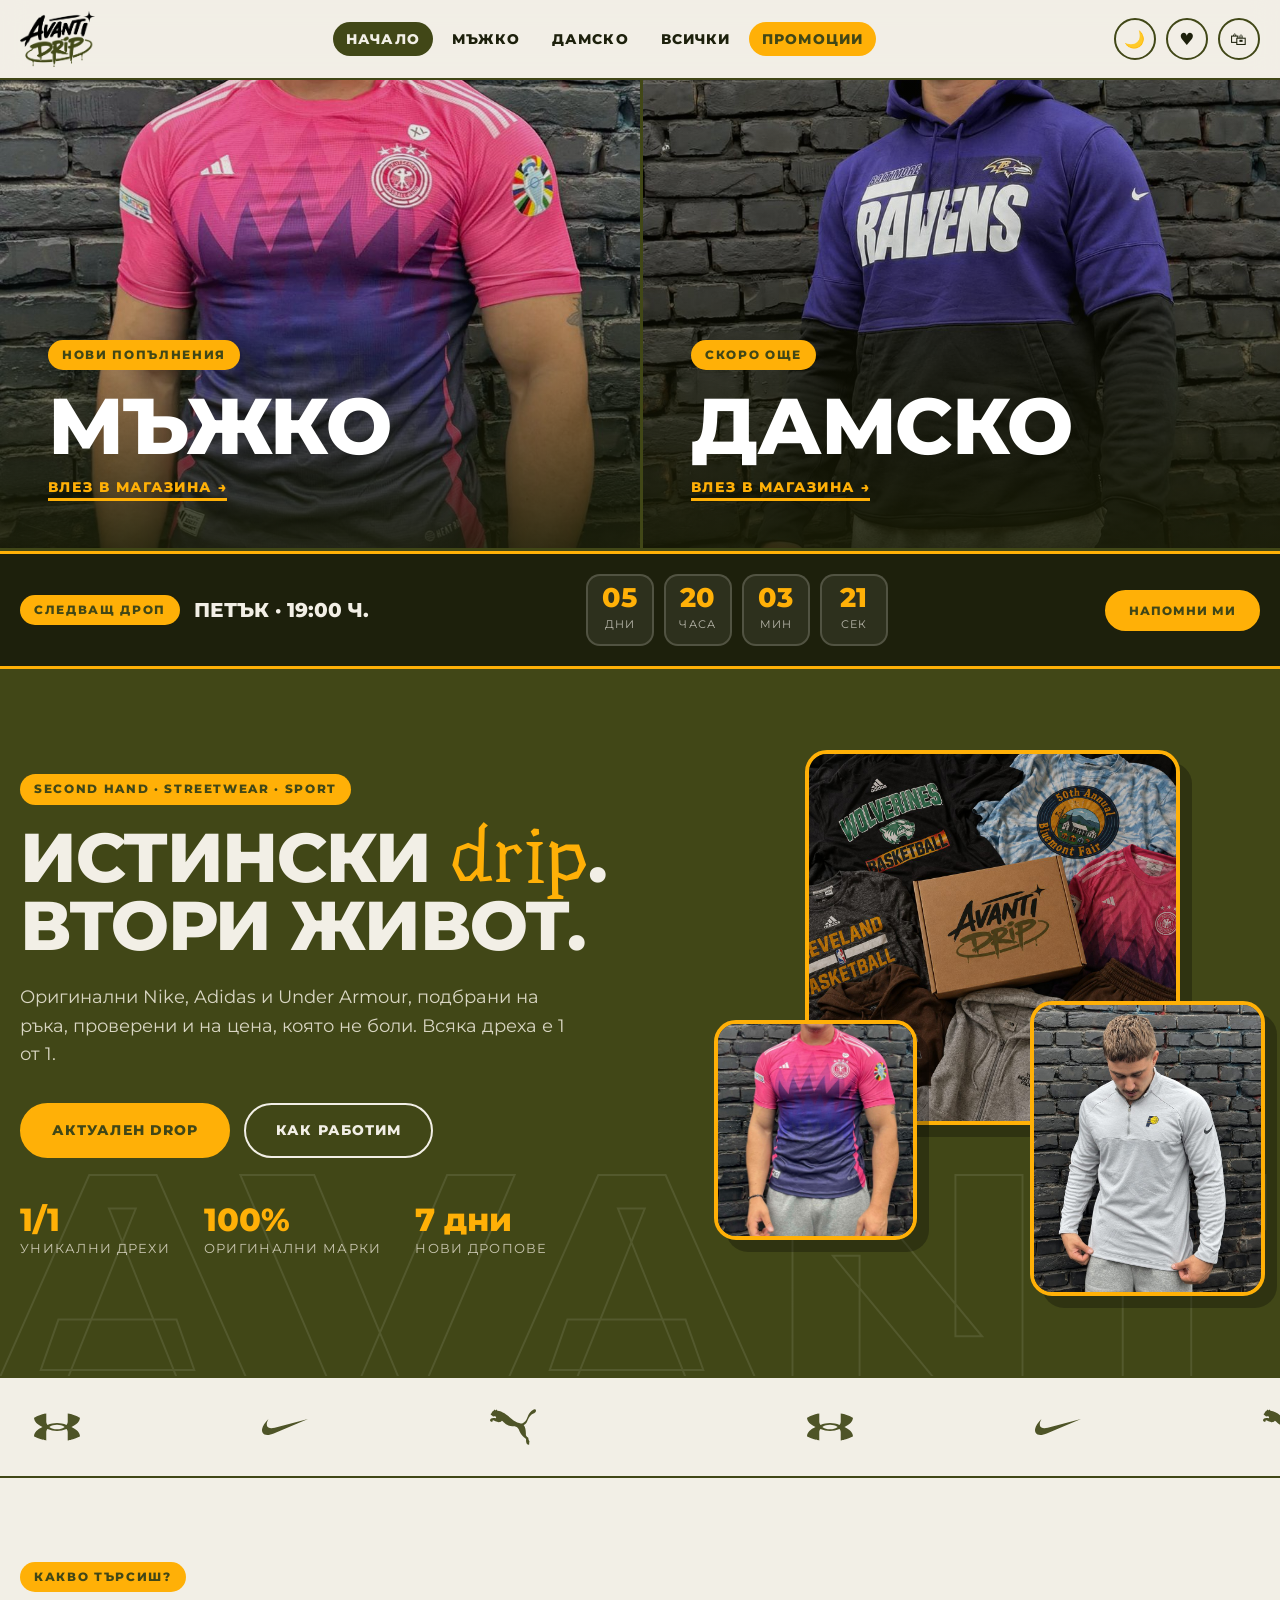
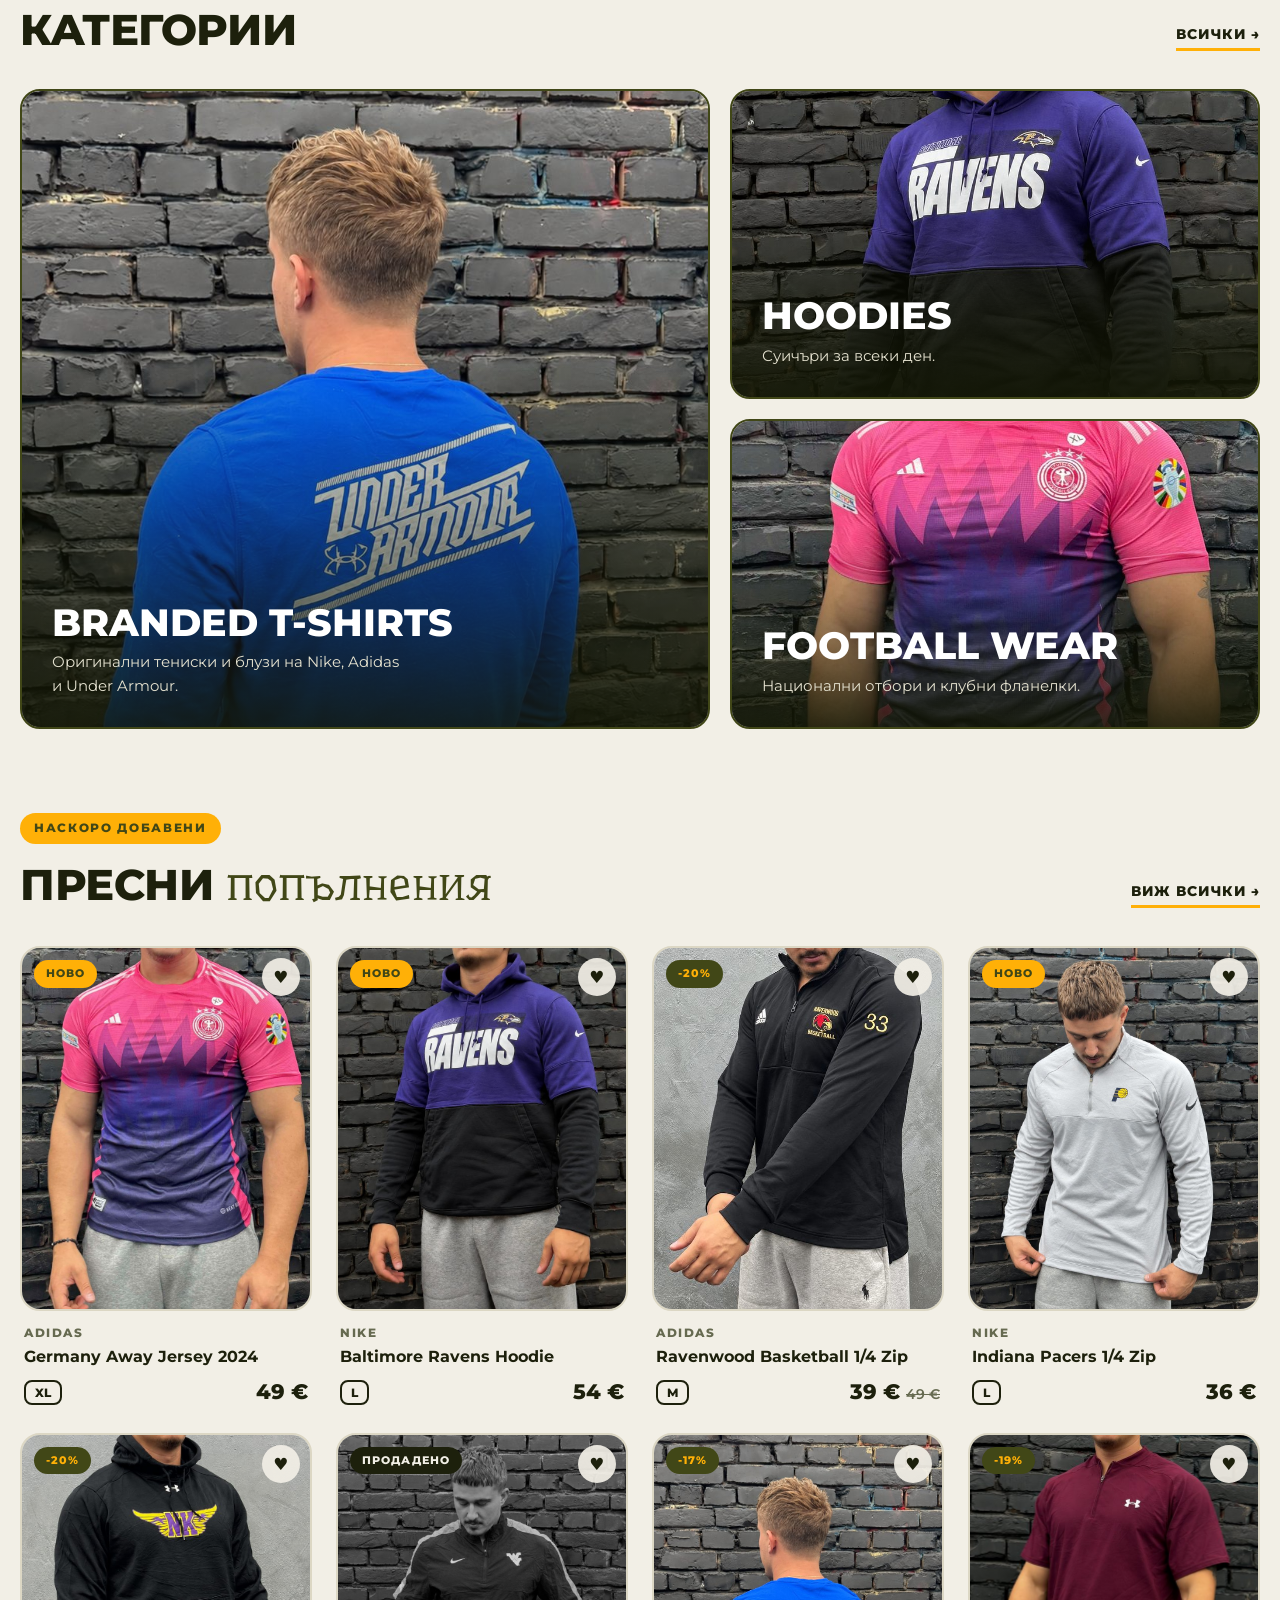
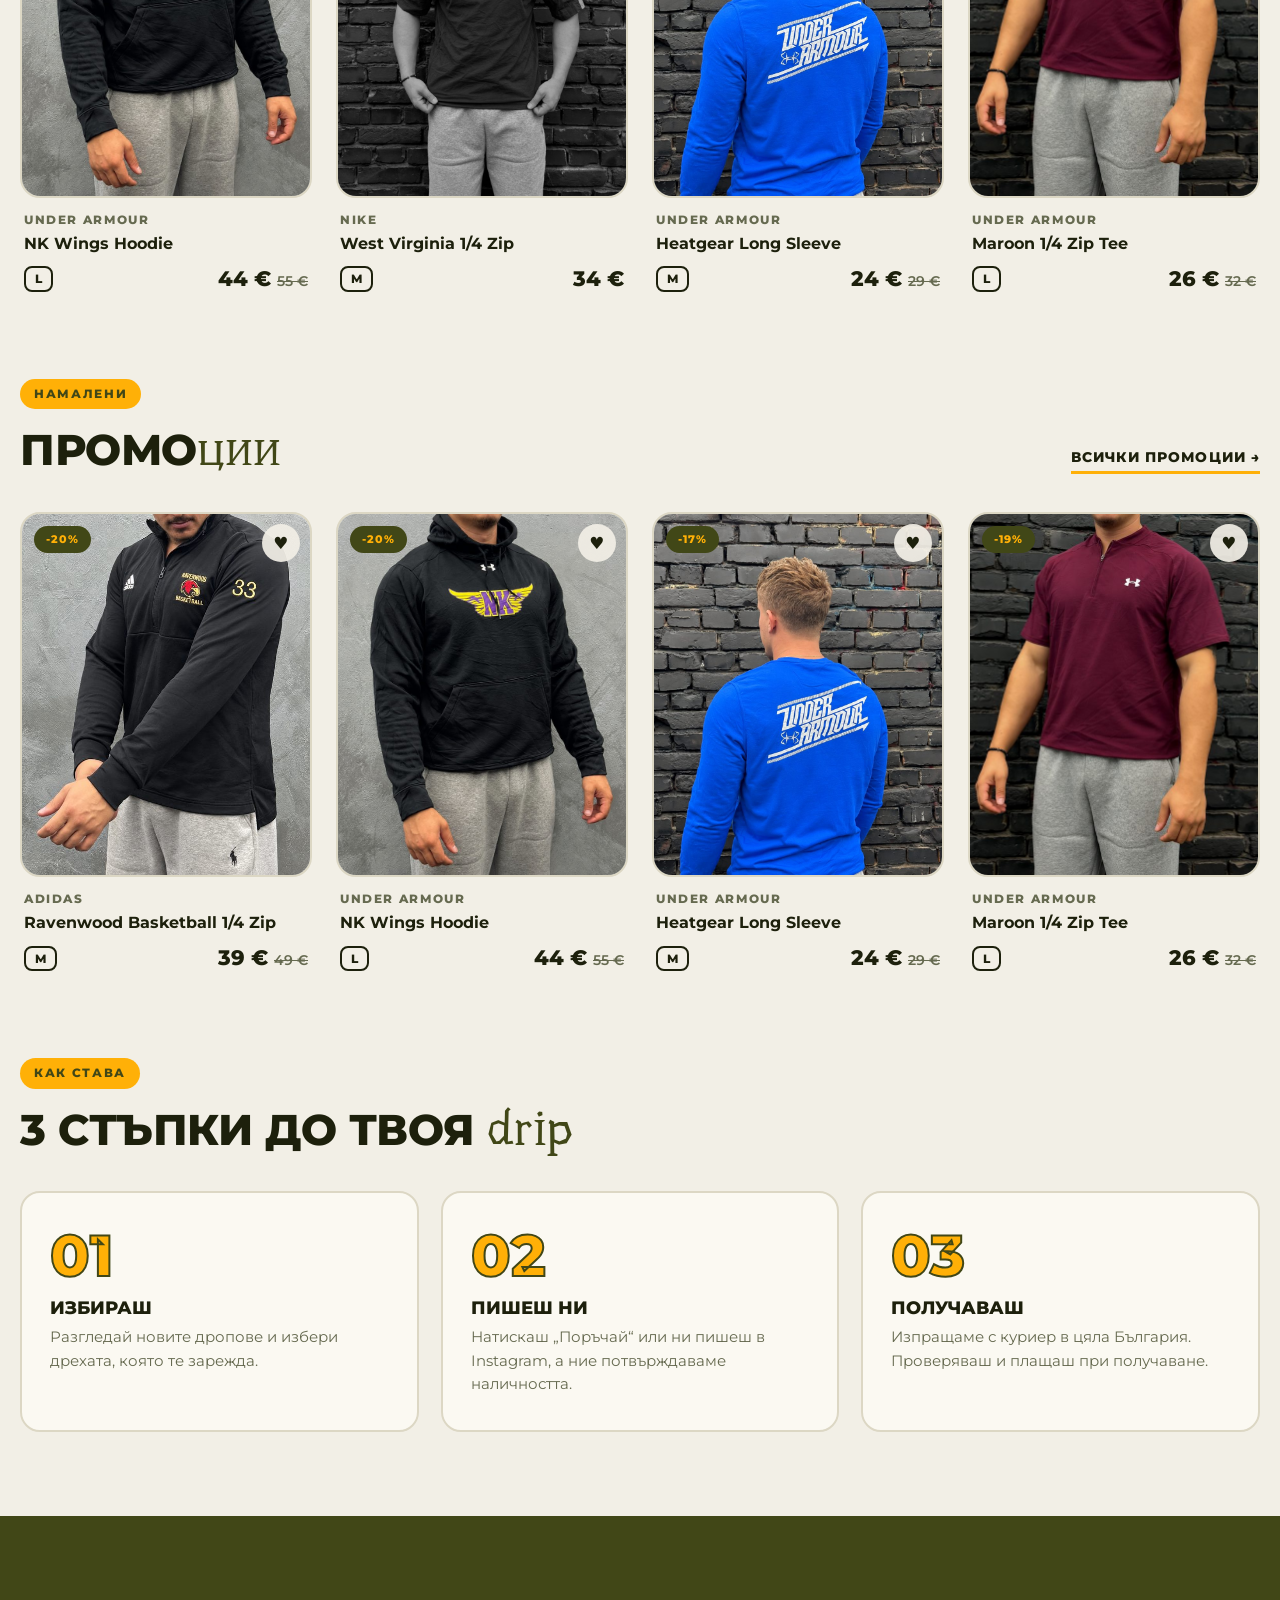
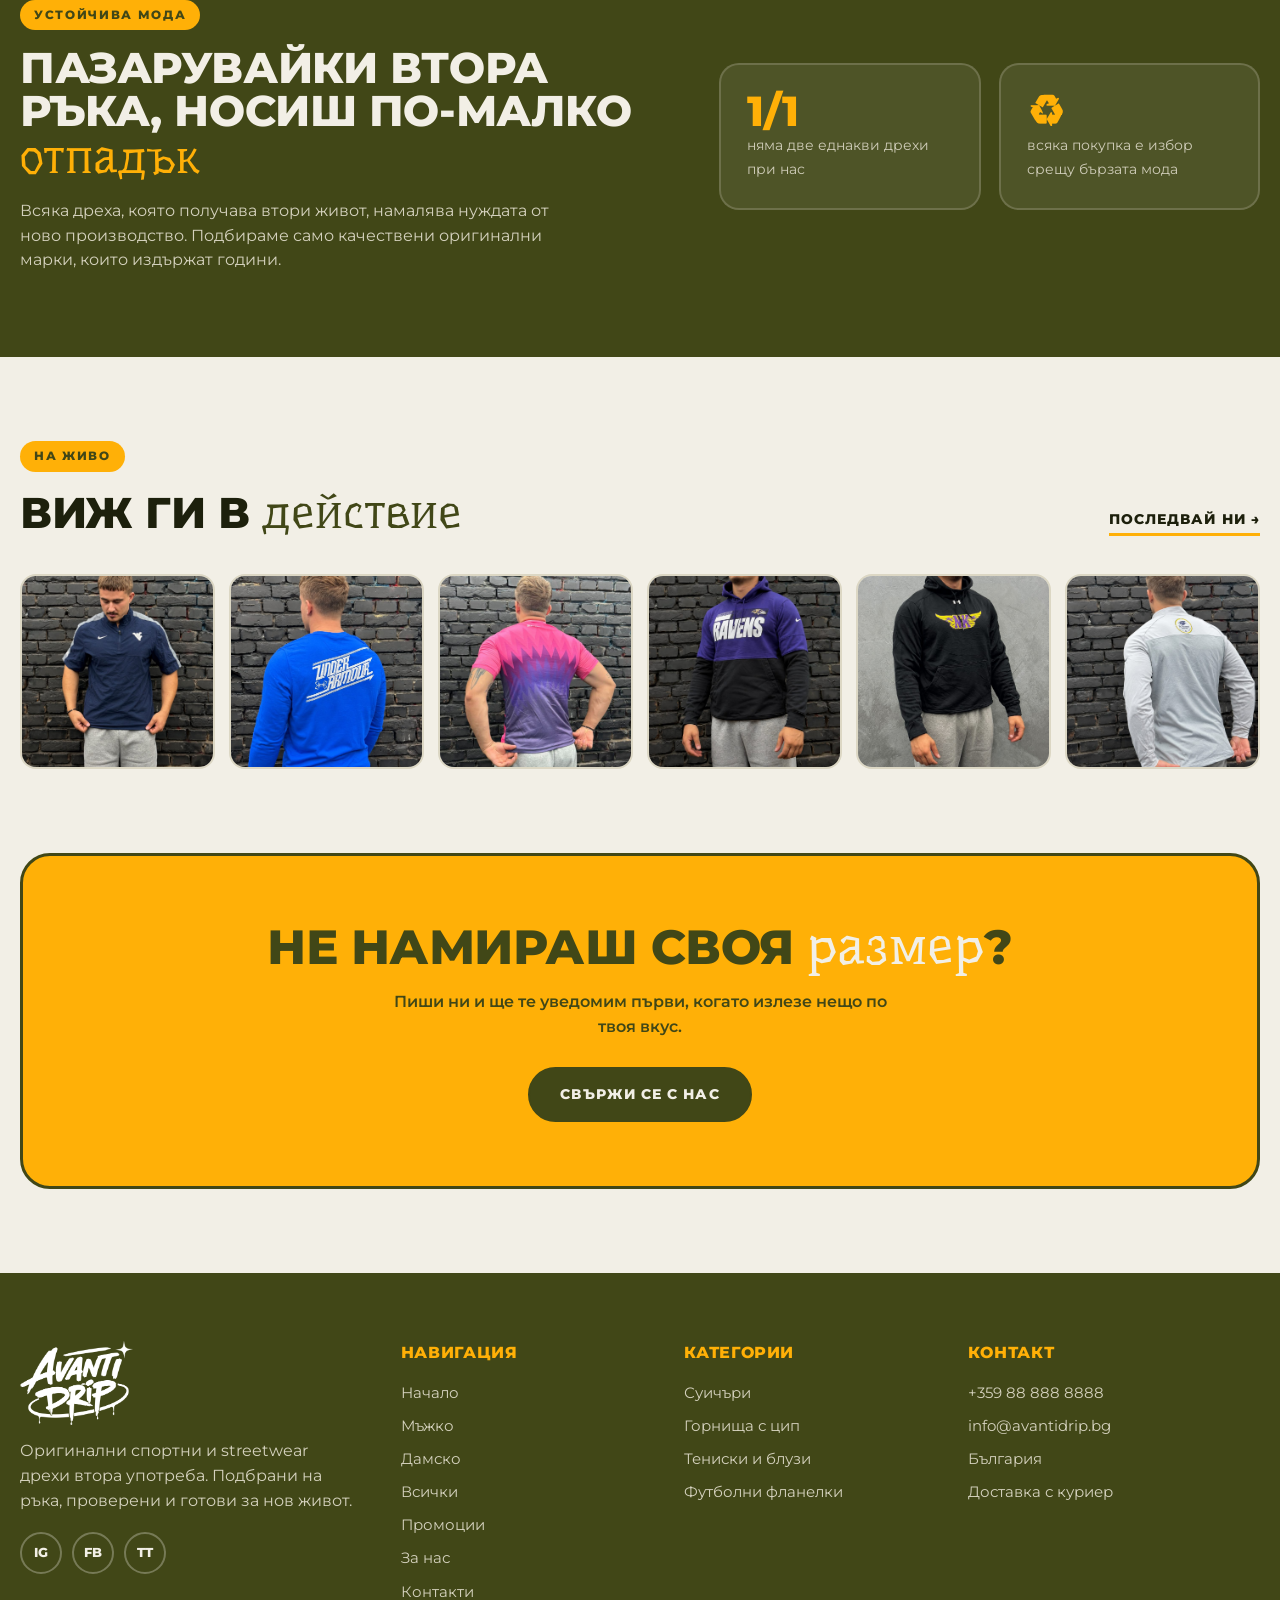
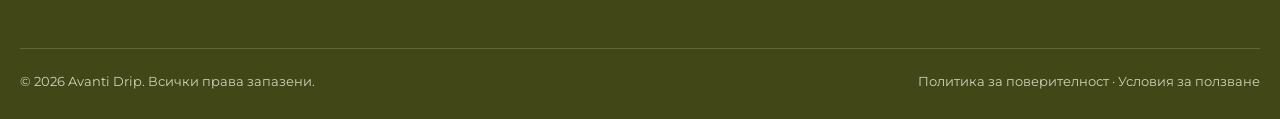
==== commit b0d36543: "Remove top marquee, brand logo strip, sidebar filters, promo page, dark-mode fixes, nav cleanup Co-A" ====
--- a/index.html
+++ b/index.html
@@ -11,7 +11,7 @@
 <link rel="preconnect" href="https://fonts.gstatic.com" crossorigin>
 <link href="https://fonts.googleapis.com/css2?family=Montserrat:wght@400;500;600;700;800&family=Underdog&display=swap" rel="stylesheet">
 <script>try{var t=localStorage.getItem("theme")||(matchMedia("(prefers-color-scheme: dark)").matches?"dark":"light");document.documentElement.dataset.theme=t}catch(e){}</script>
-<link rel="stylesheet" href="css/style.css?v=4">
+<link rel="stylesheet" href="css/style.css?v=5">
 </head>
 <body>
 <div id="site-header"></div>
@@ -38,7 +38,7 @@
   <div class="hero-visual collage"><img class="c1" src="img/hero.jpg" alt="Avanti Drip кутия с дрехи"><img class="c2" src="img/nike-pacers.jpg" alt=""><img class="c3" src="img/adidas-germany-front.jpg" alt=""></div>
 </div></section>
 
-<div class="brands"><div class="track"><span>Nike</span><span>Adidas</span><span>Under Armour</span><span>The North Face</span><span>Champion</span><span>Carhartt</span><span>Nike</span><span>Adidas</span><span>Under Armour</span><span>The North Face</span><span>Champion</span><span>Carhartt</span><span>Nike</span><span>Adidas</span><span>Under Armour</span><span>The North Face</span><span>Champion</span><span>Carhartt</span><span>Nike</span><span>Adidas</span><span>Under Armour</span><span>The North Face</span><span>Champion</span><span>Carhartt</span></div></div>
+<svg width="0" height="0" style="position:absolute" aria-hidden="true" focusable="false"><defs><symbol id="b-nike" viewBox="0 0 24 24"><path d="M24 7.8L6.442 15.276c-1.456.616-2.679.925-3.668.925-1.12 0-1.933-.392-2.437-1.177-.317-.504-.41-1.143-.28-1.918.13-.775.476-1.6 1.036-2.478.467-.71 1.232-1.643 2.297-2.8a6.122 6.122 0 00-.784 1.848c-.28 1.195-.028 2.072.756 2.632.373.261.886.392 1.54.392.522 0 1.11-.084 1.764-.252L24 7.8z"/></symbol><symbol id="b-adidas" viewBox="0 0 24 24"><path d="m24 19.535-8.697-15.07-4.659 2.687 7.145 12.383Zm-8.287 0L9.969 9.59 5.31 12.277l4.192 7.258ZM4.658 14.723l2.776 4.812H1.223L0 17.41Z"/></symbol><symbol id="b-puma" viewBox="0 0 24 24"><path d="M23.845 3.008c-.417-.533-1.146-.106-1.467.08-2.284 1.346-2.621 3.716-3.417 5.077-.626 1.09-1.652 1.89-2.58 1.952-.686.049-1.43-.084-2.168-.405-1.807-.781-2.78-1.792-3.017-1.97-.487-.37-4.23-4.015-7.28-4.164 0 0-.372-.75-.465-.763-.222-.025-.45.451-.616.501-.15.053-.413-.512-.565-.487-.153.02-.302.586-.6.877-.22.213-.486.2-.637.463-.052.096-.034.265-.093.42-.127.32-.551.354-.555.697 0 .381.357.454.669.72.248.212.265.362.554.461.258.088.632-.187.964-.088.277.081.543.14.602.423.054.256 0 .658-.34.613-.112-.015-.598-.174-1.198-.11-.725.077-1.553.309-1.634 1.11-.041.447.514.97 1.055.866.371-.071.196-.506.399-.716.267-.27 1.772.944 3.172.944.593 0 1.031-.15 1.467-.605.04-.029.093-.102.155-.11a.632.632 0 01.195.088c1.131.897 1.984 2.7 6.13 2.721.582.007 1.25.279 1.796.777.48.433.764 1.125 1.037 1.825.418 1.053 1.161 2.069 2.292 3.203.06.068.99.78 1.06.833.012.01.084.167.053.255-.02.69-.123 2.67 1.365 2.753.366.02.275-.231.275-.41-.005-.341-.065-.685.113-1.04.253-.478-.526-.709-.509-1.756.019-.784-.645-.651-.984-1.25-.19-.343-.368-.532-.35-.946.073-2.38-.517-3.948-.805-4.327-.227-.294-.423-.403-.207-.54 1.24-.815 1.525-1.574 1.525-1.574.66-1.541 1.256-2.945 2.075-3.57.166-.12.589-.44.852-.56.763-.362 1.173-.578 1.388-.788.356-.337.635-1.053.294-1.48z"/></symbol><symbol id="b-ua" viewBox="0 0 24 24"><path d="M15.954 12c-.089.066-.195.142-.324.233-.826.585-2.023.985-3.58.985h-.104c-1.556 0-2.755-.4-3.58-.985A36.43 36.43 0 018.042 12c.09-.067.196-.143.324-.234.825-.584 2.024-.985 3.58-.985h.104c1.557 0 2.756.401 3.58.985.129.09.235.167.325.234M24 7.181s-.709-.541-2.95-1.365c-1.968-.721-3.452-.883-3.452-.883l.006 4.243c0 .598-.162 1.143-.618 1.765-1.672-.61-3.254-.985-4.981-.985-1.728 0-3.308.375-4.98.985-.457-.619-.62-1.168-.62-1.765l.007-4.243s-1.494.16-3.463.883C.709 6.642 0 7.181 0 7.181c.093 1.926 1.78 3.638 4.435 4.82C1.777 13.18.09 14.887 0 16.818c0 0 .709.54 2.949 1.365 1.968.721 3.453.883 3.453.883l-.007-4.244c0-.597.164-1.143.619-1.764 1.672.61 3.252.983 4.98.983 1.727 0 3.309-.374 4.98-.983.457.62.62 1.167.62 1.764l-.006 4.244s1.484-.16 3.452-.883c2.241-.826 2.95-1.365 2.95-1.365-.093-1.927-1.78-3.64-4.435-4.819 2.657-1.182 4.343-2.888 4.435-4.82"/></symbol><symbol id="b-tnf" viewBox="0 0 24 24"><path d="M15.816 6.36v3.36h.228a4.847 4.847 0 0 1 4.764 4.764v3.036H24v-3.132c0-4.428-3.6-8.028-8.028-8.028H15.9Zm-9.06.012v.6h1.008V9.72h.696V6.972h1.008v-.6zm2.964 0V9.72h.696v-1.5h1.308v1.5h.696V6.372h-.696v1.272h-1.308V6.372Zm3 0V9.72h2.4v-.588h-1.752v-.876h1.548v-.588h-1.548V6.96h1.752v-.588ZM4.644 10.14c-.444 0-1.608.192-1.608 1.752s1.164 1.752 1.608 1.752c.444 0 1.608-.192 1.608-1.752S5.088 10.14 4.644 10.14zM0 10.236v3.336h.648v-2.376H.66l1.368 2.376h.696v-3.336h-.648v2.316h-.012L.732 10.236Zm6.54 0 .012 3.336h.684v-1.308h.72c.516 0 .54.18.54.636 0 .348.024.516.072.672h.768v-.084c-.144-.048-.144-.168-.144-.66 0-.624-.144-.732-.42-.852.324-.108.516-.42.516-.792 0-.288-.168-.948-1.056-.948zm2.916 0v.588h1.02v2.748h.696v-2.748h1.008v-.588zm2.976 0v3.336h.696v-1.5h1.296v1.5h.696v-3.336h-.696v1.26h-1.296v-1.26zm3.372 0v3.348h.156c1.08 0 1.944.876 1.944 1.944v1.992h2.388v-2.988c-.012-2.316-1.86-4.2-4.152-4.296h-.252Zm-11.16.504c.372 0 .9.228.9 1.164 0 .936-.528 1.164-.9 1.164s-.912-.228-.912-1.164c0-.936.54-1.164.912-1.164zm2.58.072h.864c.408 0 .492.252.492.432 0 .324-.18.456-.54.456h-.816Zm3.684 3.204c-.876 0-1.572.612-1.572 1.812 0 1.188.648 1.8 1.56 1.8.864 0 1.344-.516 1.488-1.26h-.72c-.084.42-.36.648-.756.648-.612 0-.852-.552-.852-1.164 0-.972.504-1.2.852-1.2.588 0 .696.384.756.588v-.012h.72c-.036-.504-.456-1.212-1.476-1.212zm-6.696.084v3.432h.708v-1.44h1.512v-.612H4.92v-.768h1.728V14.1Zm3.228 0-1.224 3.432h.756l.228-.708h1.284l.216.708h.78L8.268 14.1Zm5.232 0v3.432h2.46v-.612h-1.8v-.888h1.596v-.6h-1.596v-.72h1.8V14.1Zm3.144.012v3.432h1.596v-1.992c0-.792-.648-1.44-1.44-1.44zm-7.98.768h.012l.42 1.356h-.876Zm-4.92.912a.927.927 0 0 0-.936.924c0 .528.432.924.936.924a.917.917 0 0 0 .924-.924.917.917 0 0 0-.924-.924zm0 .144c.42 0 .756.336.756.78 0 .456-.324.792-.756.792s-.768-.348-.768-.792c0-.444.336-.78.768-.78zm-.36.24v1.092h.168V16.8h.18l.3.468h.18l-.312-.48c.168-.024.288-.108.288-.3 0-.216-.132-.312-.384-.312zm.168.132h.228c.12 0 .24.024.24.168 0 .168-.144.18-.288.18h-.18z"/></symbol></defs></svg><div class="brands"><div class="track"><span class="bl" aria-label="Under Armour"><svg><use href="#b-ua"/></svg></span><span class="bl" aria-label="The North Face"><svg><use href="#b-tnf"/></svg></span><span class="bl" aria-label="Nike"><svg><use href="#b-nike"/></svg></span><span class="bl" aria-label="Adidas"><svg><use href="#b-adidas"/></svg></span><span class="bl" aria-label="Puma"><svg><use href="#b-puma"/></svg></span><span class="bl txt">Champion</span><span class="bl" aria-label="Under Armour"><svg><use href="#b-ua"/></svg></span><span class="bl" aria-label="The North Face"><svg><use href="#b-tnf"/></svg></span><span class="bl" aria-label="Nike"><svg><use href="#b-nike"/></svg></span><span class="bl" aria-label="Adidas"><svg><use href="#b-adidas"/></svg></span><span class="bl" aria-label="Puma"><svg><use href="#b-puma"/></svg></span><span class="bl txt">Champion</span><span class="bl" aria-label="Under Armour"><svg><use href="#b-ua"/></svg></span><span class="bl" aria-label="The North Face"><svg><use href="#b-tnf"/></svg></span><span class="bl" aria-label="Nike"><svg><use href="#b-nike"/></svg></span><span class="bl" aria-label="Adidas"><svg><use href="#b-adidas"/></svg></span><span class="bl" aria-label="Puma"><svg><use href="#b-puma"/></svg></span><span class="bl txt">Champion</span><span class="bl" aria-label="Under Armour"><svg><use href="#b-ua"/></svg></span><span class="bl" aria-label="The North Face"><svg><use href="#b-tnf"/></svg></span><span class="bl" aria-label="Nike"><svg><use href="#b-nike"/></svg></span><span class="bl" aria-label="Adidas"><svg><use href="#b-adidas"/></svg></span><span class="bl" aria-label="Puma"><svg><use href="#b-puma"/></svg></span><span class="bl txt">Champion</span></div></div>
 
 <section><div class="container">
   <div class="head"><div><span class="tag">Какво търсиш?</span><h2>Категории</h2></div><a class="more" href="shop.html">Всички →</a></div>
@@ -54,6 +54,11 @@
   <div class="grid" id="recent"></div>
 </div></section>
 
+
+<section style="padding-top:0"><div class="container">
+  <div class="head"><div><span class="tag">Намалени</span><h2>Промо<span class="hand">ции</span></h2></div><a class="more" href="promo.html">Всички промоции →</a></div>
+  <div class="grid" id="promo-home"></div>
+</div></section>
 
 <section style="padding-top:0"><div class="container">
   <div class="head"><div><span class="tag">Как става</span><h2>3 стъпки до твоя <span class="hand">drip</span></h2></div></div>
@@ -85,7 +90,7 @@
 </div></div></section>
 
 <div id="site-footer"></div>
-<script src="js/products.js?v=4"></script>
-<script src="js/main.js?v=4"></script>
+<script src="js/products.js?v=5"></script>
+<script src="js/main.js?v=5"></script>
 </body>
 </html>
--- a/css/style.css
+++ b/css/style.css
@@ -300,7 +300,7 @@
 @media(prefers-reduced-motion:reduce){.collage img{animation:none!important}}
 
 /* drop countdown */
-.drop{background:var(--ink);color:var(--bg);border-block:3px solid var(--orange)}
+.drop{background:var(--ink);color:#f2efe6;border-block:3px solid var(--orange)}
 [data-theme=dark] .drop{background:#0b0c05}
 .drop .container{display:flex;align-items:center;justify-content:space-between;gap:24px;flex-wrap:wrap;padding:20px 0}
 .drop .dl{display:flex;align-items:center;gap:14px;flex-wrap:wrap}
@@ -361,3 +361,94 @@
 .sheet form{background:none;border:0;padding:0}
 button.btn{font-family:var(--sans)}
 *,*::before,*::after{font-feature-settings:"locl" 0}
+
+/* ===== round 3: logos strip, sidebar filters, promo, dark-mode fixes ===== */
+.brands .track{padding:26px 0;align-items:center}
+.bl{display:inline-flex;align-items:center;justify-content:center;padding:0 clamp(26px,4vw,56px);color:var(--green);opacity:.92;transition:.25s}
+[data-theme=dark] .bl{color:var(--orange)}
+.bl:hover{opacity:1;transform:scale(1.08)}
+.bl svg{height:46px;width:46px;fill:currentColor}
+.bl.txt{font-family:var(--display);font-weight:800;font-style:italic;font-size:1.7rem;letter-spacing:.01em;text-transform:none;-webkit-text-stroke:0}
+.nav ul a.sale{background:var(--orange);color:var(--green)}
+.nav ul a.sale:hover{background:var(--green);color:var(--orange)}
+.badges{position:absolute;top:12px;left:12px;z-index:2;display:flex;flex-direction:column;gap:6px;align-items:flex-start}
+.badges .badge{position:static}
+.badge.sale{background:var(--green);color:var(--orange)}
+[data-theme=dark] .badge.sale{background:var(--cream);color:var(--green)}
+
+.shop-top{display:flex;gap:14px;align-items:center;flex-wrap:wrap;margin-bottom:18px}
+.shop-top input{flex:1;min-width:200px}
+.shop-top select{width:auto;min-width:210px}
+#filter-open{display:none}
+#filter-open i,.has-n i{font-style:normal}
+#filter-n{display:none;background:var(--orange);color:var(--green);border-radius:99px;padding:0 8px;margin-left:4px;font-size:.72rem}
+#filter-n.on{display:inline-block}
+.shop-layout{display:grid;grid-template-columns:280px 1fr;gap:36px;align-items:start}
+.shop-layout .grid{grid-template-columns:repeat(3,1fr)}
+.filters{position:sticky;top:96px;max-height:calc(100vh - 120px);overflow:auto;background:var(--surface);border:2px solid var(--line);border-radius:var(--r);padding:4px 22px 22px;scrollbar-width:thin}
+.filters .fh{display:none}
+.filters details{background:none;border:0;border-bottom:2px solid var(--line);border-radius:0;padding:18px 0;margin:0}
+.filters summary{font-weight:800;text-transform:uppercase;letter-spacing:.09em;font-size:.8rem}
+.opts{display:grid;gap:2px;margin-top:12px}
+.opt{display:flex;align-items:center;gap:11px;padding:7px 2px;cursor:pointer;font-weight:600;font-size:.92rem;text-transform:none;letter-spacing:0;color:var(--ink);position:relative}
+.opt:hover .t{text-decoration:underline}
+.opt input,.sz input{position:absolute;opacity:0;pointer-events:none}
+.opt .cb{width:20px;height:20px;border:2px solid var(--ink);border-radius:6px;flex:none;display:grid;place-items:center;transition:.15s}
+.opt .cb.r{border-radius:50%}
+.opt input:checked + .cb{background:var(--orange);border-color:var(--orange)}
+.opt input:checked + .cb::after{content:"✓";color:var(--green);font-size:.78rem;font-weight:800;line-height:1}
+.opt input:checked + .cb.r::after{content:"";width:8px;height:8px;border-radius:50%;background:var(--green)}
+.opt input:focus-visible + .cb{outline:3px solid var(--orange);outline-offset:2px}
+.opt .t{flex:1}
+.opt em{font-style:normal;color:var(--muted);font-size:.78rem;font-weight:700}
+.opt.zero{opacity:.42}
+.szs{display:flex;flex-wrap:wrap;gap:8px;margin-top:12px}
+.sz{position:relative;text-transform:none;letter-spacing:0}
+.sz span{display:block;min-width:48px;text-align:center;padding:9px 10px;border:2px solid var(--line);border-radius:10px;font-weight:800;font-size:.82rem;cursor:pointer;transition:.15s}
+.sz:hover span{border-color:var(--ink)}
+.sz input:checked + span{background:var(--orange);color:var(--green);border-color:var(--orange)}
+.sz.zero{opacity:.42}
+.pr{display:flex;align-items:center;gap:10px;margin-top:12px}
+.pr input{padding:10px 12px;border-radius:10px;min-width:0;font-weight:700}
+.pr span{color:var(--muted);font-size:.85rem;text-transform:none;letter-spacing:0;font-weight:600}
+.filters .ff{display:grid;gap:10px;padding-top:20px}
+.filters .ff [data-fclose]{display:none}
+.chips{display:flex;flex-wrap:wrap;gap:8px;margin-bottom:22px}
+.chips:empty{display:none}
+.chips button{background:var(--ink);color:var(--bg);border:0;border-radius:99px;padding:8px 14px;font-weight:700;font-size:.8rem;cursor:pointer;transition:.2s}
+.chips button:hover{background:var(--orange);color:var(--green)}
+.chips button::after{content:" ×";opacity:.65}
+.chips .clear{background:none;color:var(--ink);text-decoration:underline;padding-inline:6px}
+.chips .clear::after{content:""}
+.chips .clear:hover{background:none;color:var(--muted)}
+
+.promo-head .container{display:flex;justify-content:space-between;align-items:center;gap:30px;flex-wrap:wrap}
+.big-off{font-family:var(--display);font-weight:800;font-size:clamp(3.4rem,11vw,8rem);line-height:.85;color:var(--orange);letter-spacing:-.03em;text-align:right}
+.big-off b{font-weight:800}
+.big-off small{display:block;font-family:var(--sans);font-size:.95rem;letter-spacing:.16em;text-transform:uppercase;color:var(--cream);margin-top:10px;font-weight:700}
+
+/* dark mode: цветовете да се виждат */
+[data-theme=dark] .nav ul a.active{background:var(--orange);color:var(--green)}
+[data-theme=dark] .pills button.on{background:var(--orange);border-color:var(--orange);color:var(--green)}
+[data-theme=dark] .btn.gr{background:var(--cream);color:var(--green);border-color:var(--cream)}
+[data-theme=dark] .btn.gr:hover{background:var(--orange);border-color:var(--orange)}
+[data-theme=dark] .cta .btn.gr{background:var(--green);color:var(--cream);border-color:var(--green)}
+[data-theme=dark] .cta .btn.gr:hover{background:var(--cream);color:var(--green);border-color:var(--cream)}
+[data-theme=dark] .filters,[data-theme=dark] .step,[data-theme=dark] .value{background:var(--surface)}
+[data-theme=dark] .chips button{background:var(--cream);color:var(--green)}
+[data-theme=dark] .chips button:hover{background:var(--orange)}
+[data-theme=dark] .sz input:checked + span,[data-theme=dark] .chip{border-color:var(--orange)}
+[data-theme=dark] .tag{box-shadow:none}
+
+@media(max-width:1000px){
+  .shop-layout{grid-template-columns:1fr}
+  .shop-layout .grid{grid-template-columns:repeat(2,1fr)}
+  #filter-open{display:inline-block}
+  .filters{position:fixed;top:0;left:0;bottom:0;width:min(350px,92%);max-height:none;z-index:96;border-radius:0 var(--r) var(--r) 0;border-left:0;transform:translateX(-105%);transition:transform .35s cubic-bezier(.2,.8,.2,1);padding:0 22px 24px}
+  .filters.open{transform:none}
+  .filters .fh{display:flex;justify-content:space-between;align-items:center;padding:20px 0;border-bottom:2px solid var(--line)}
+  .filters .fh .x{background:var(--orange);color:var(--green);border:0;width:38px;height:38px;border-radius:50%;font-size:1.3rem;font-weight:800;cursor:pointer}
+  .filters .ff [data-fclose]{display:block}
+  .big-off{text-align:left}
+}
+@media(max-width:760px){.bl svg{height:36px;width:36px}.bl.txt{font-size:1.3rem}.shop-top select{flex:1;min-width:0}}
